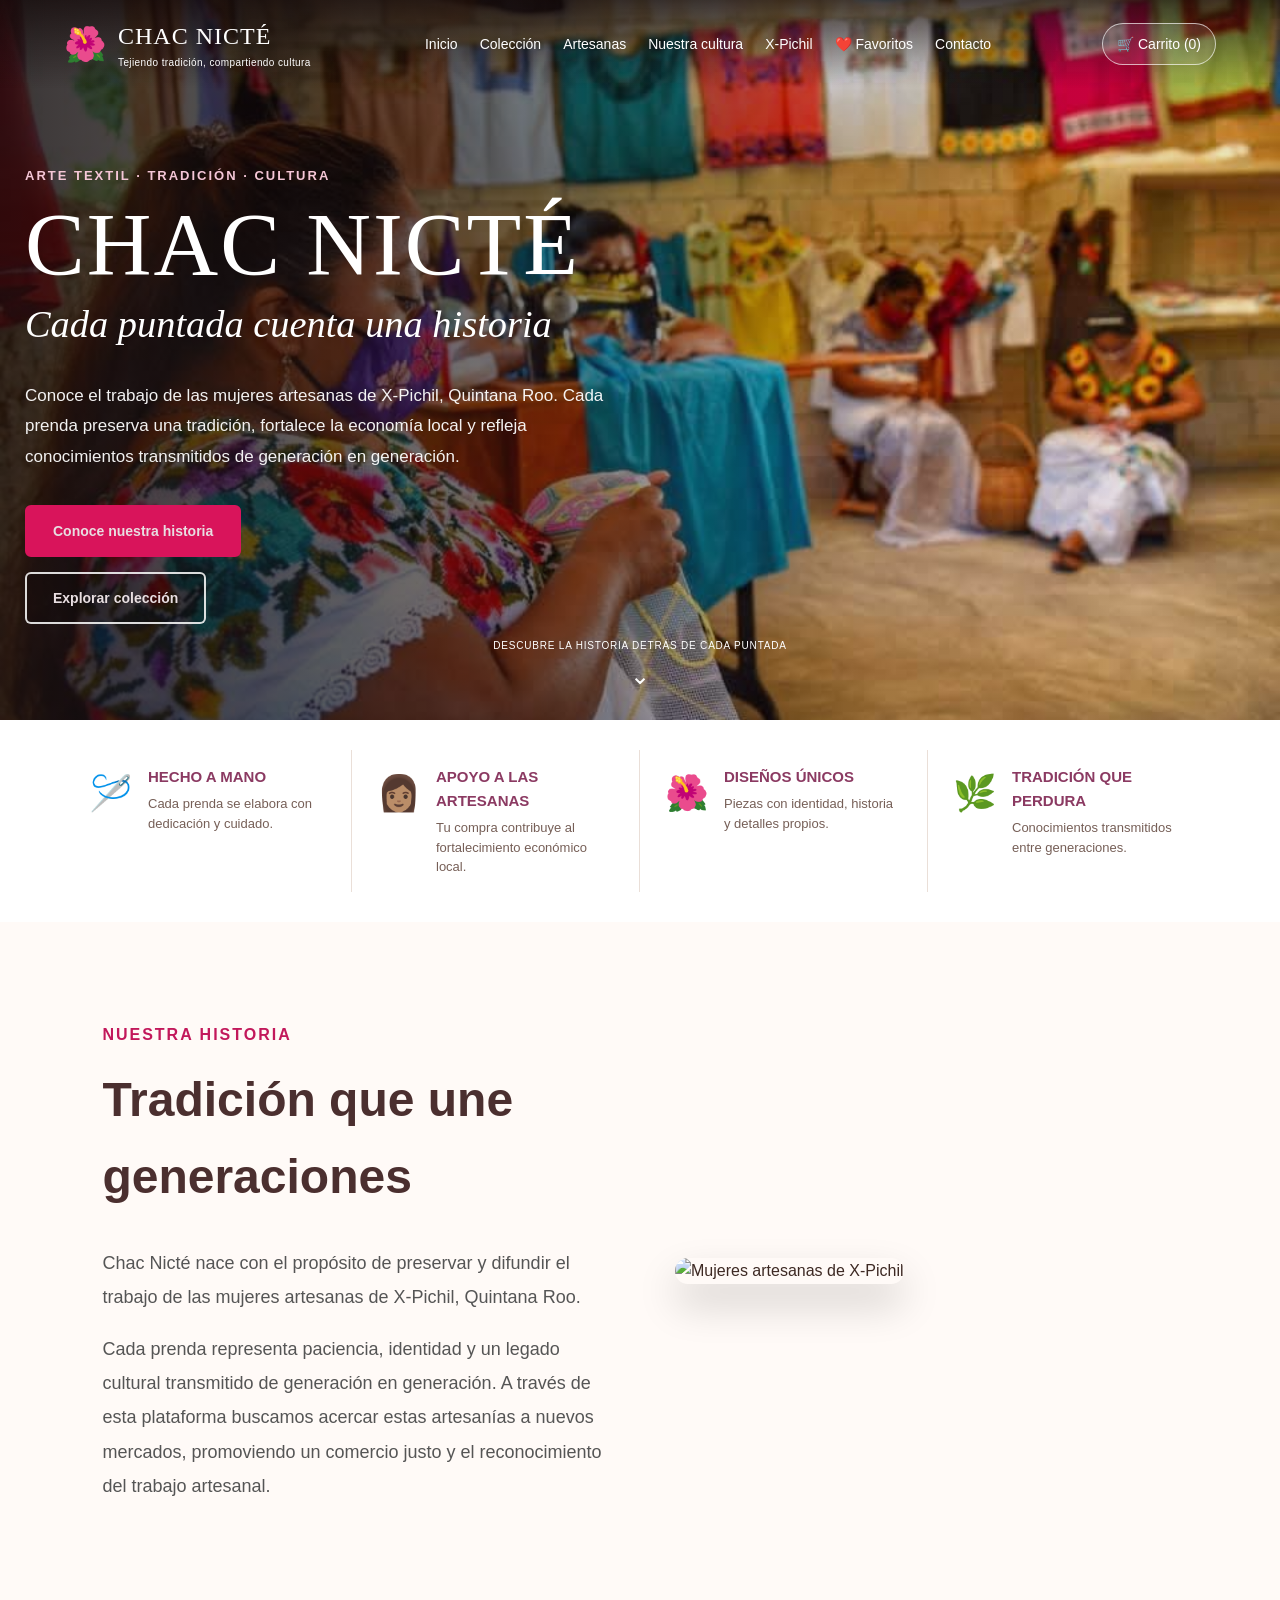
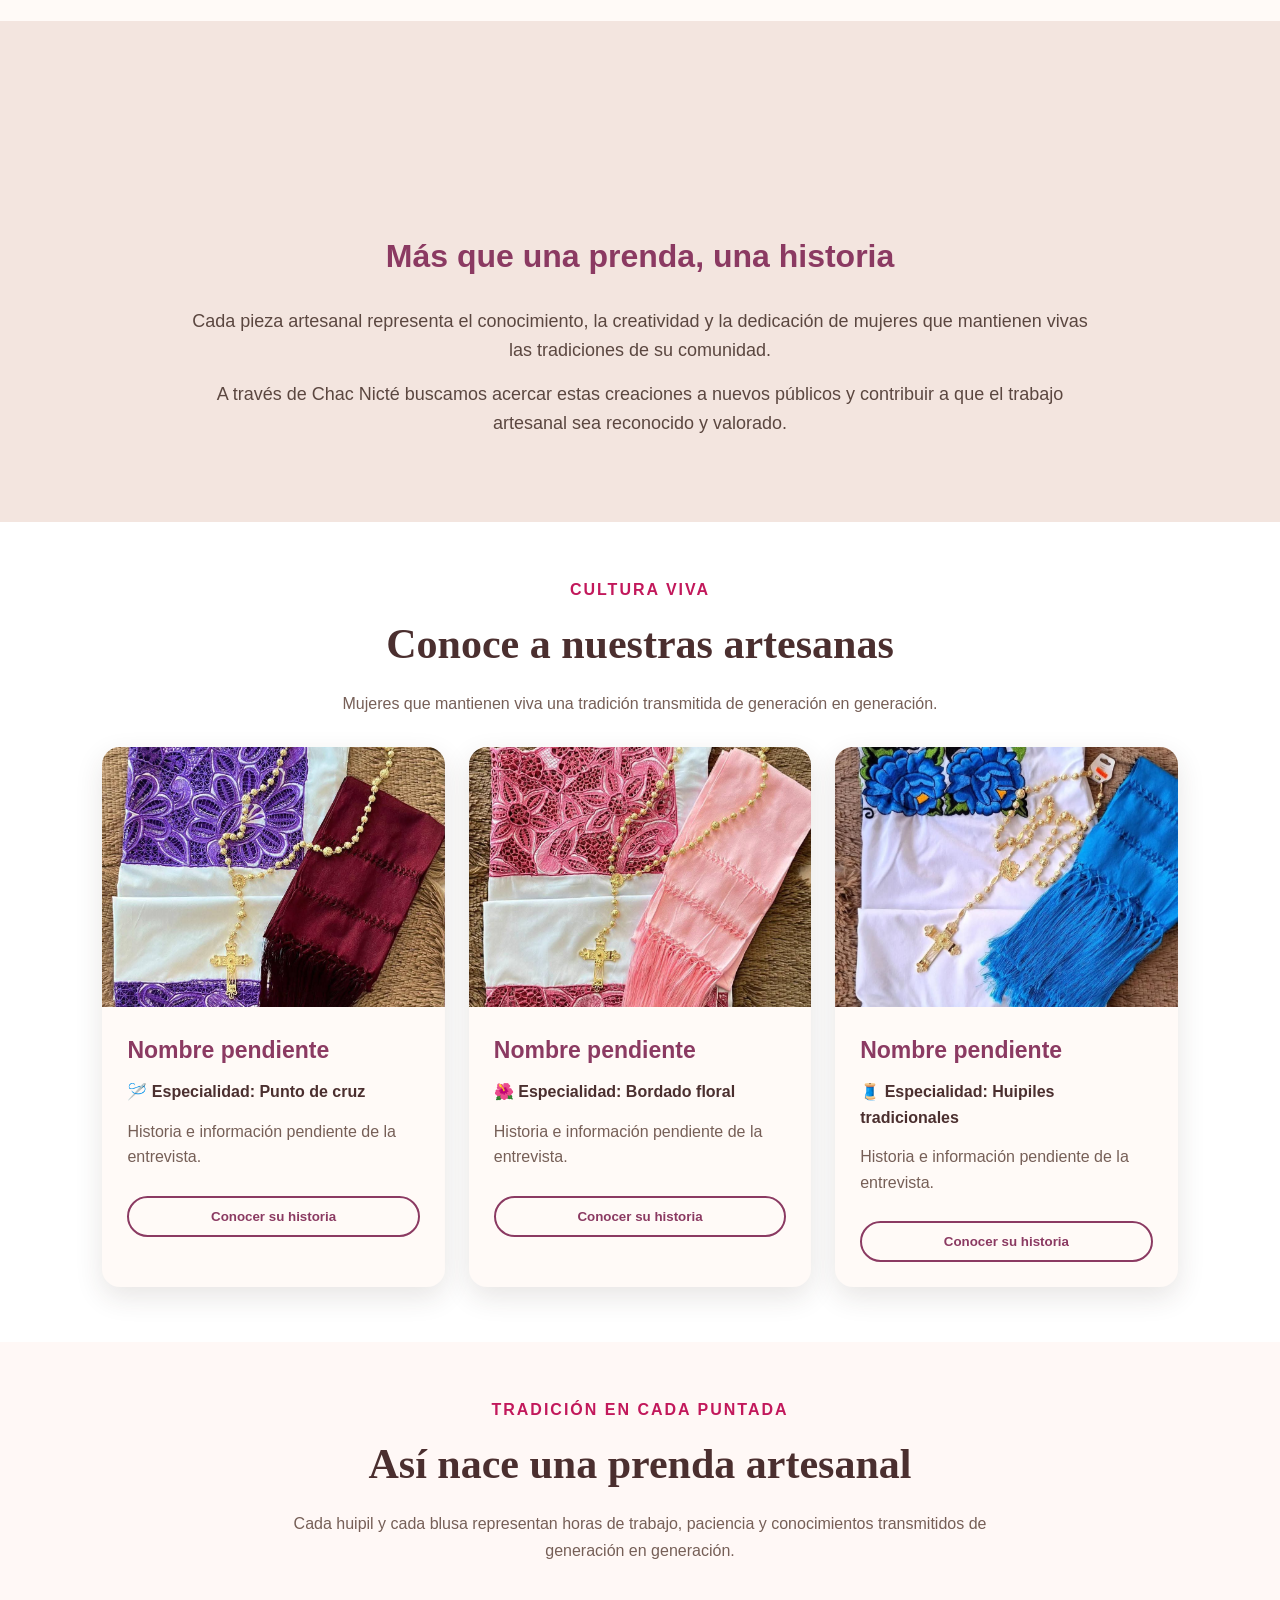
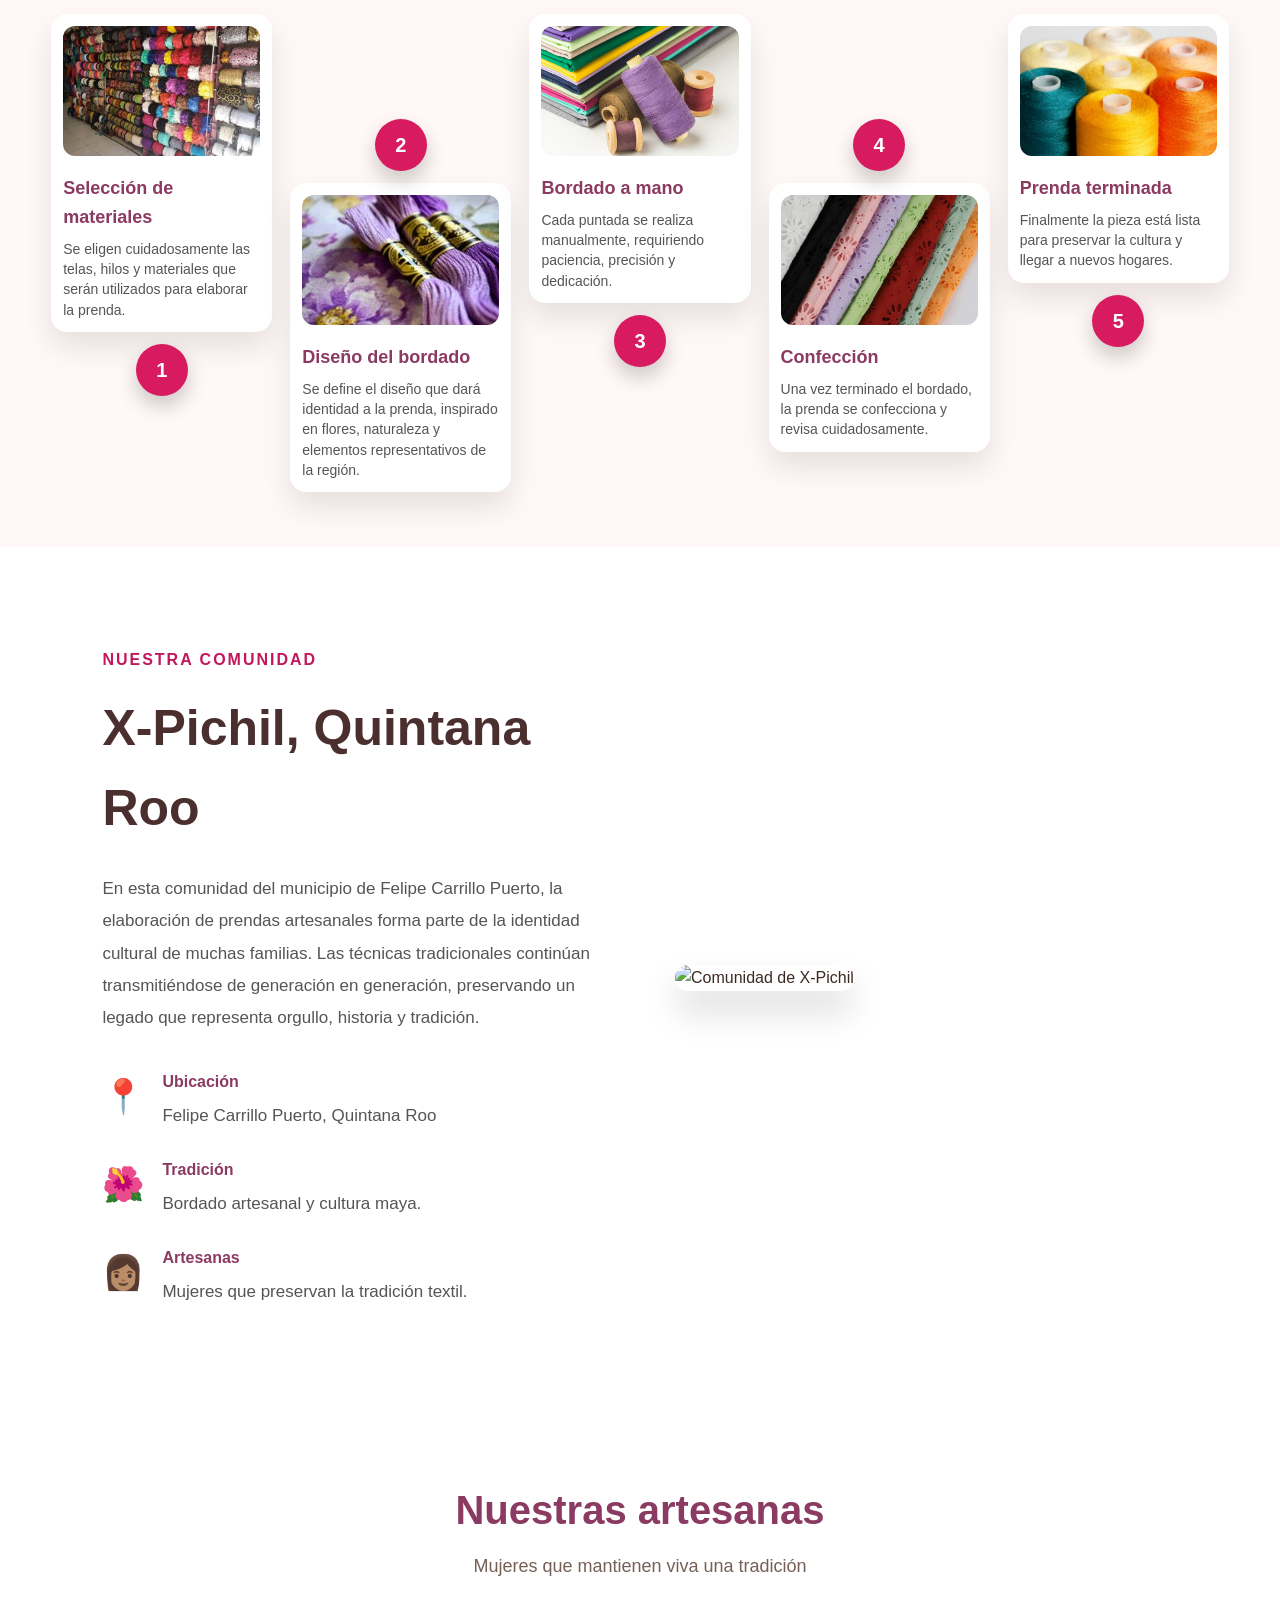
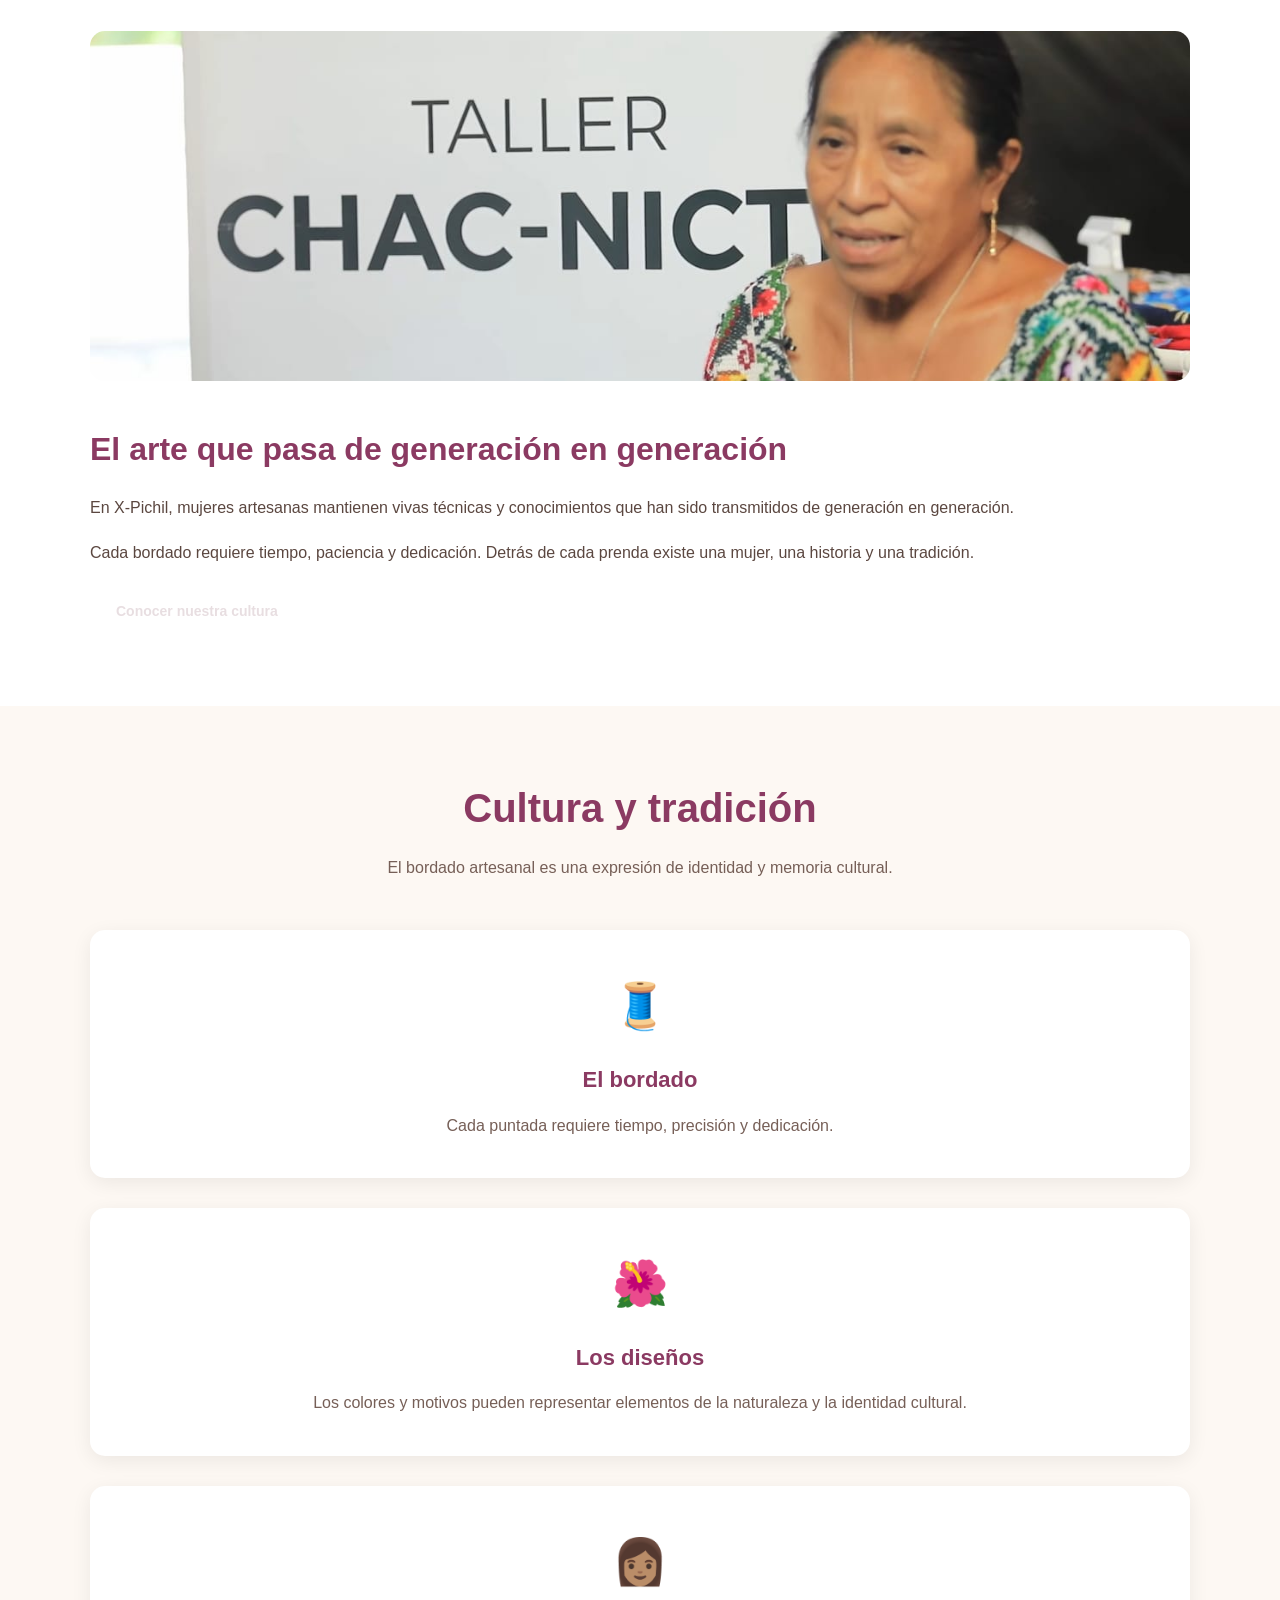
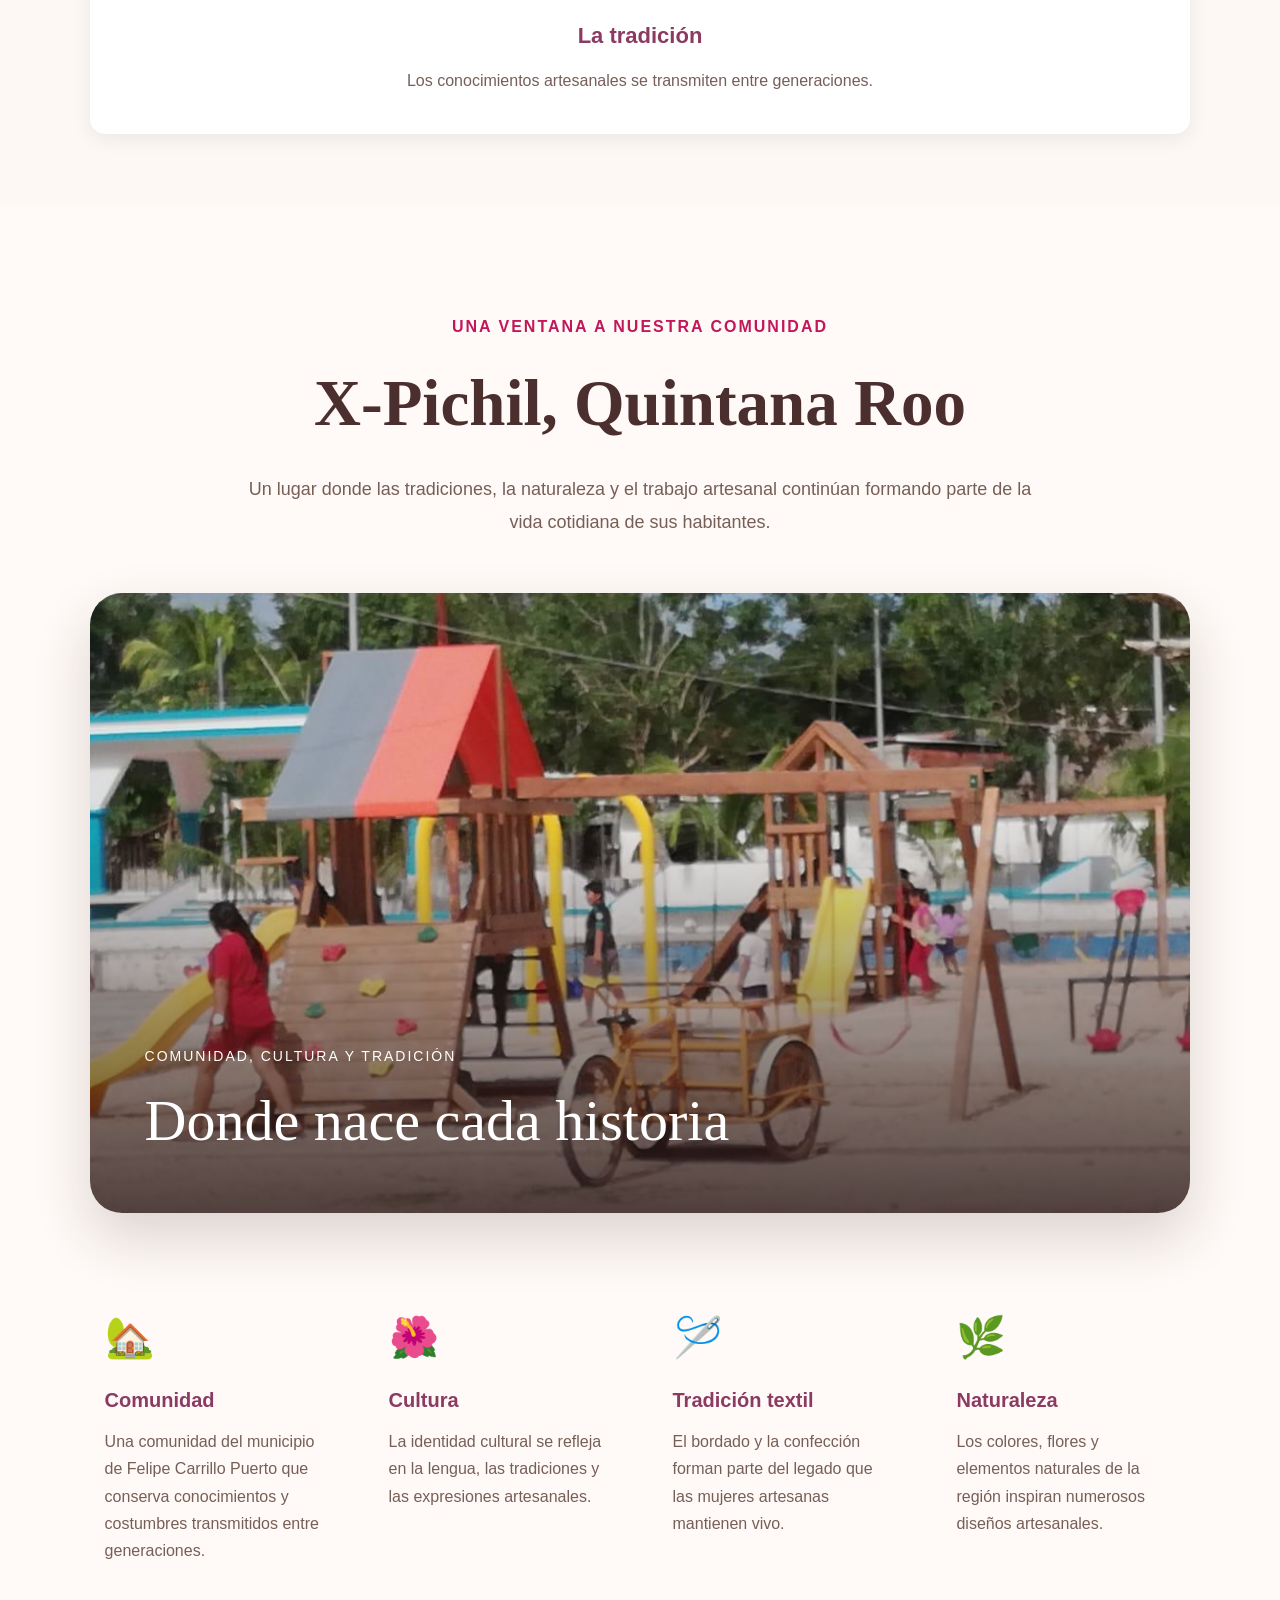
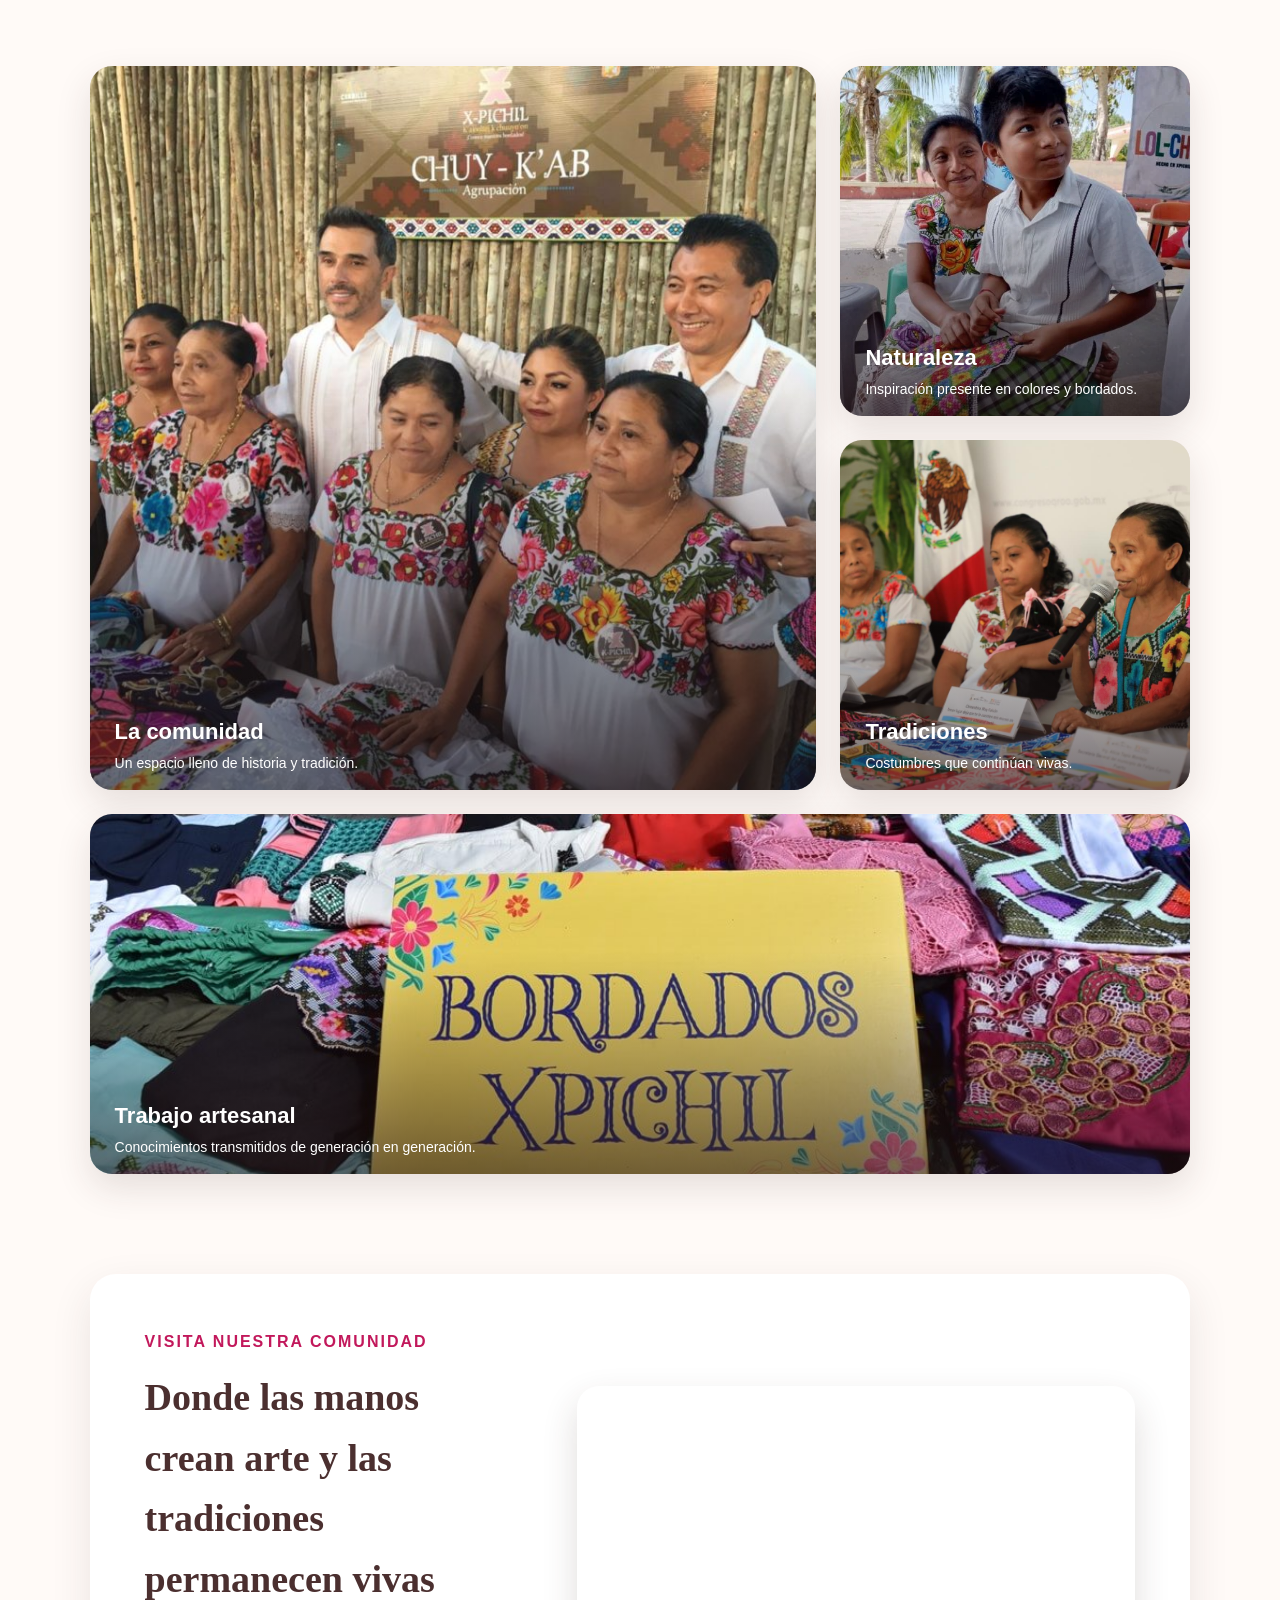
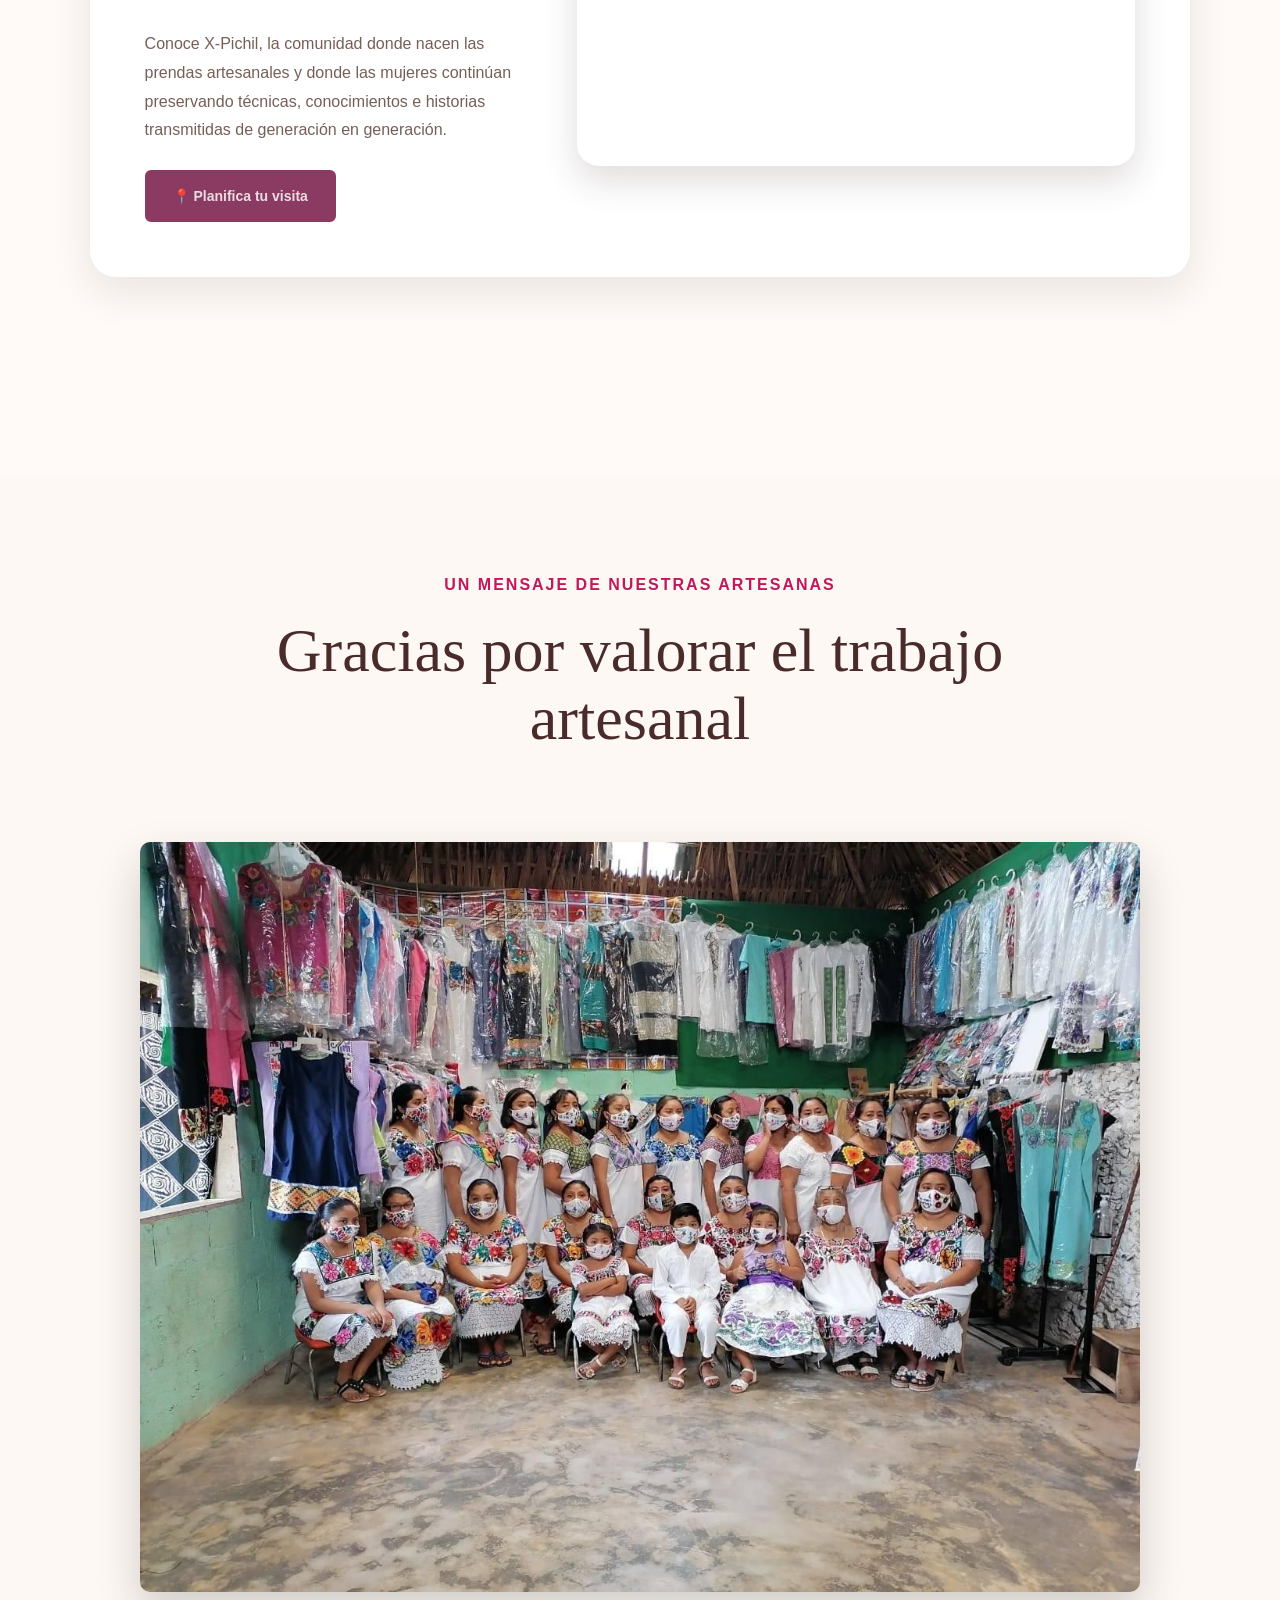
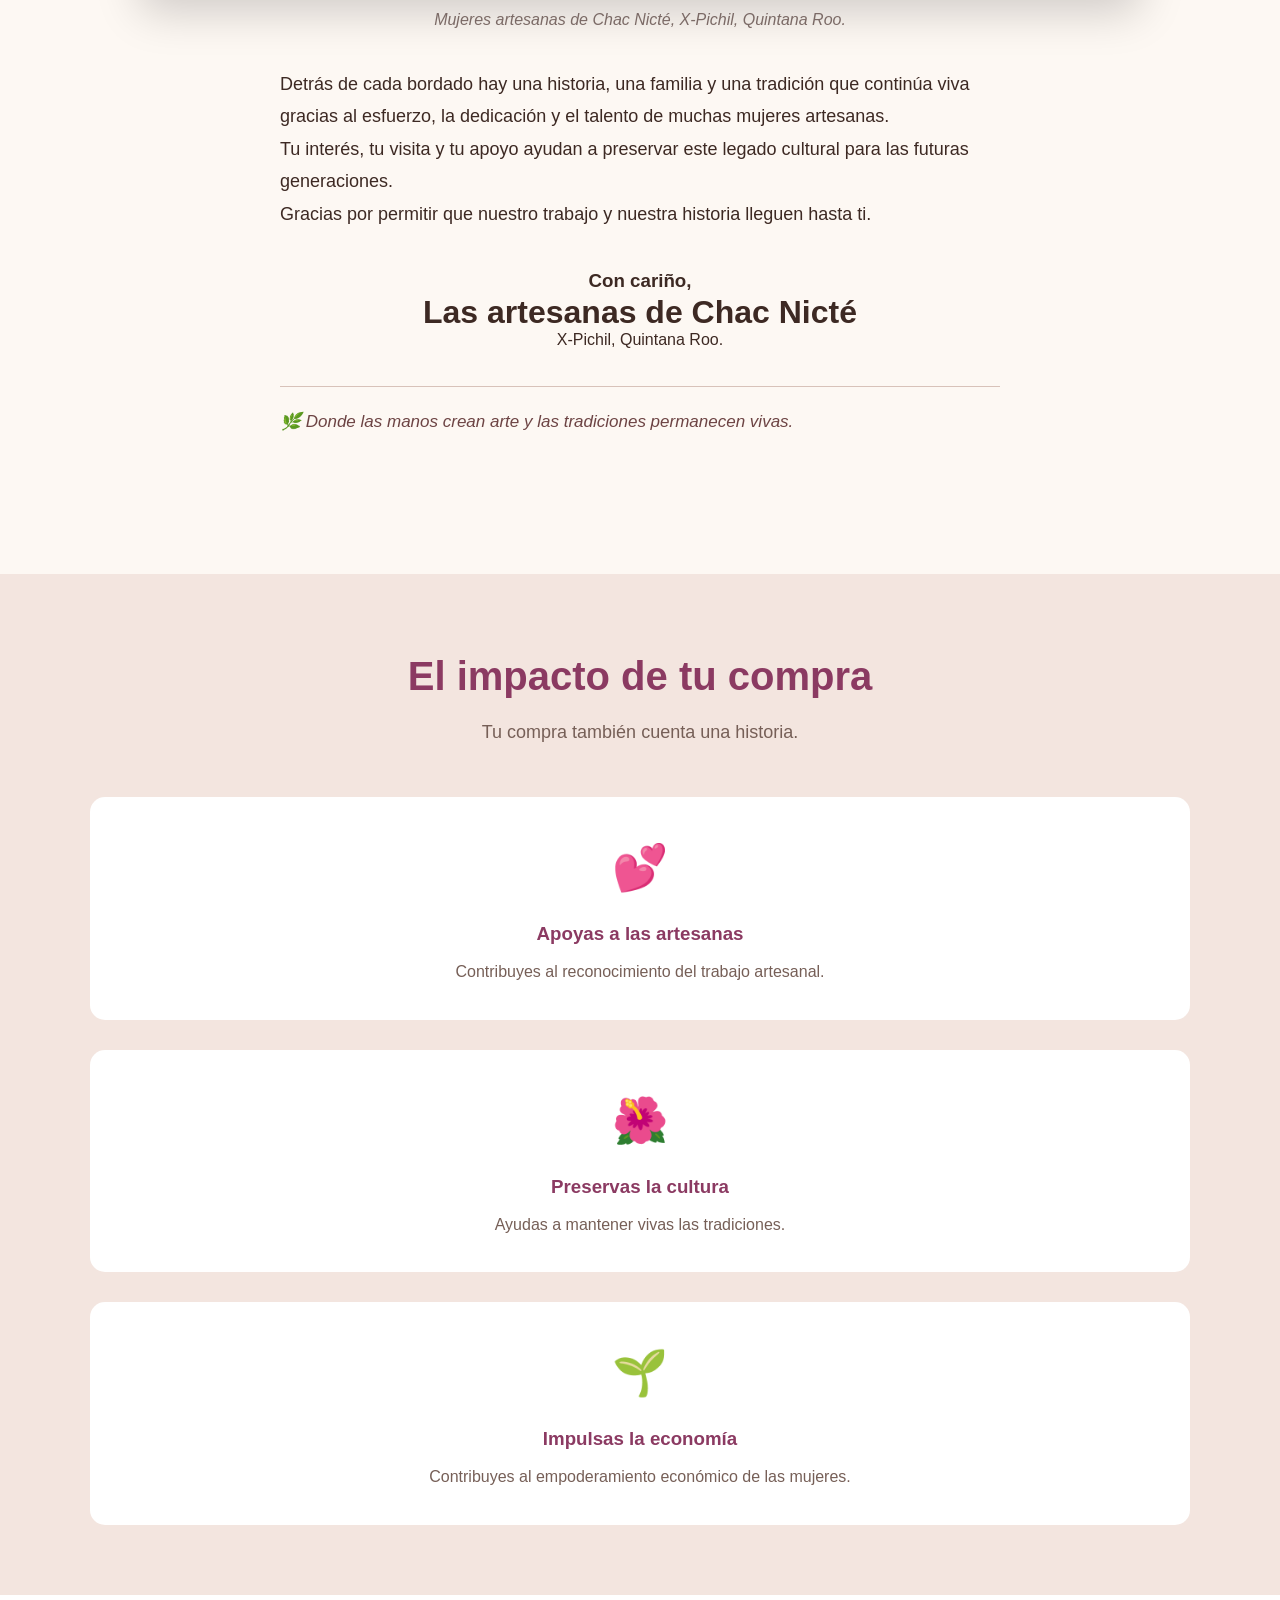
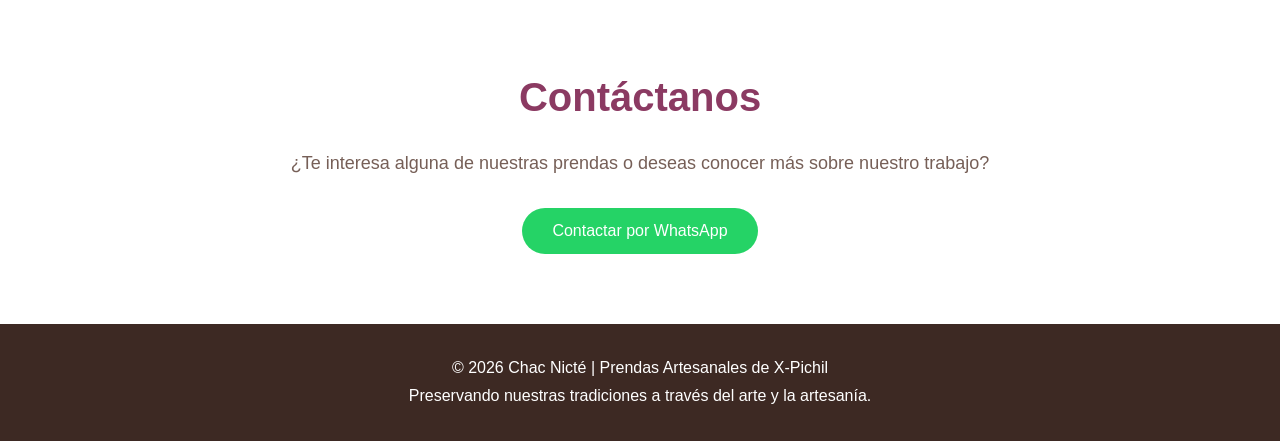
==== index.html @ 7276cc7e "Primer avance del sitio web Chac Nicte" ====
<!DOCTYPE html>

<html lang="es">

<head>

<meta charset="UTF-8">

<meta name="viewport"
      content="width=device-width, initial-scale=1.0">

<meta name="description"
      content="Chac Nicté: plataforma de comercialización y difusión cultural de prendas artesanales elaboradas por mujeres de X-Pichil, Quintana Roo.">

<title>
    Chac Nicté | Prendas Artesanales
</title>

<!-- Archivo de estilos -->
<link rel="stylesheet"
      href="css/estilos.css">


</head>

<body>

<!-- ======================================
     ENCABEZADO
====================================== -->

<!-- ======================================
     ENCABEZADO
====================================== -->

<header class="encabezado-principal">

    <a href="#inicio" class="marca" aria-label="Ir al inicio">
        <span class="marca-simbolo">🌺</span>

        <span class="marca-texto">
            <strong>Chac Nicté</strong>
            <small>Tejiendo tradición, compartiendo cultura</small>
        </span>
    </a>

    <nav class="menu-principal" aria-label="Navegación principal">

    <a href="#inicio">
        Inicio
    </a>

    <a href="paginas/coleccion.html">
        Colección
    </a>

    <a href="#artesanas">
        Artesanas
    </a>

    <a href="#cultura">
        Nuestra cultura
    </a>

    <a href="#x-pichil">
        X-Pichil
    </a>

    <a href="paginas/favoritos.html">
        ❤️ Favoritos
    </a>

    <a href="#contacto">
        Contacto
    </a>

</nav>

    <a href="paginas/carrito.html" class="carrito-header" id="contador-carrito">
    🛒 Carrito (0)
</a>

</header>


<!-- ======================================
     PORTADA PRINCIPAL
====================================== -->

<section id="inicio" class="hero">

    <div class="hero-capa"></div>

    <div class="hero-contenido">

        <p class="hero-etiqueta">
            Arte textil · Tradición · Cultura
        </p>

        <h1>Chac Nicté</h1>

        <h2>Cada puntada cuenta una historia</h2>

        <p class="hero-descripcion">
            Conoce el trabajo de las mujeres artesanas de
            X-Pichil, Quintana Roo. Cada prenda preserva una
            tradición, fortalece la economía local y refleja
            conocimientos transmitidos de generación en generación.
        </p>

        <div class="hero-botones">

            <a href="#artesanas" class="boton boton-principal">
                Conoce nuestra historia
            </a>

            <a href="#tienda" class="boton boton-secundario">
                Explorar colección
            </a>

        </div>

    </div>

    <a href="#presentacion" class="indicador-scroll">
        <span>Descubre la historia detrás de cada puntada</span>
        <span aria-hidden="true">⌄</span>
    </a>

</section>


<!-- ======================================
     VALORES DE LA MARCA
====================================== -->

<section class="valores-marca" aria-label="Valores de Chac Nicté">

    <article class="valor">
        <span aria-hidden="true">🪡</span>

        <div>
            <h3>Hecho a mano</h3>
            <p>Cada prenda se elabora con dedicación y cuidado.</p>
        </div>
    </article>

    <article class="valor">
        <span aria-hidden="true">👩🏽</span>

        <div>
            <h3>Apoyo a las artesanas</h3>
            <p>Tu compra contribuye al fortalecimiento económico local.</p>
        </div>
    </article>

    <article class="valor">
        <span aria-hidden="true">🌺</span>

        <div>
            <h3>Diseños únicos</h3>
            <p>Piezas con identidad, historia y detalles propios.</p>
        </div>
    </article>

    <article class="valor">
        <span aria-hidden="true">🌿</span>

        <div>
            <h3>Tradición que perdura</h3>
            <p>Conocimientos transmitidos entre generaciones.</p>
        </div>
    </article>

</section>

<section id="historia" class="historia">

    <div class="historia-texto">

        <span class="subtitulo">Nuestra Historia</span>

        <h2>Tradición que une generaciones</h2>

        <p>
            Chac Nicté nace con el propósito de preservar y difundir
            el trabajo de las mujeres artesanas de X-Pichil,
            Quintana Roo.
        </p>

        <p>
            Cada prenda representa paciencia, identidad y un legado
            cultural transmitido de generación en generación.
            A través de esta plataforma buscamos acercar estas
            artesanías a nuevos mercados, promoviendo un comercio
            justo y el reconocimiento del trabajo artesanal.
        </p>

    </div>

    <div class="historia-imagen">

        <img src="imagenes/artesanas.jpeg"
             alt="Mujeres artesanas de X-Pichil">

    </div>

</section>

<!-- ======================================
     PRESENTACIÓN CULTURAL
====================================== -->

<section class="presentacion">


<div class="presentacion-contenido">
    <section id="presentacion" class="presentacion"></section>


    <h2>

        Más que una prenda,
        una historia

    </h2>


    <p>

        Cada pieza artesanal representa
        el conocimiento, la creatividad
        y la dedicación de mujeres que
        mantienen vivas las tradiciones
        de su comunidad.

    </p>


    <p>

        A través de Chac Nicté buscamos
        acercar estas creaciones a nuevos
        públicos y contribuir a que el
        trabajo artesanal sea reconocido
        y valorado.

    </p>


</div>


</section>

<!-- ======================================
     NUESTRAS ARTESANAS
====================================== -->

<section id="artesanas" class="seccion-artesanas">

    <div class="encabezado-seccion">
        <span class="subtitulo">Cultura viva</span>

        <h2>Conoce a nuestras artesanas</h2>

        <p>
            Mujeres que mantienen viva una tradición transmitida
            de generación en generación.
        </p>
    </div>

    <div class="lista-artesanas">

        <article class="tarjeta-artesana">
            <img
                src="imagenes/artesana1.jpg"
                alt="Artesana de X-Pichil"
                loading="lazy"
            >

            <div class="datos-artesana">
                <h3>Nombre pendiente</h3>

                <p class="especialidad">
                    🪡 Especialidad: Punto de cruz
                </p>

                <p>
                    Historia e información pendiente de la entrevista.
                </p>

                <button type="button" class="boton-historia">
                    Conocer su historia
                </button>
            </div>
        </article>

        <article class="tarjeta-artesana">
            <img
                src="imagenes/artesana2.jpg"
                alt="Artesana elaborando prendas tradicionales"
                loading="lazy"
            >

            <div class="datos-artesana">
                <h3>Nombre pendiente</h3>

                <p class="especialidad">
                    🌺 Especialidad: Bordado floral
                </p>

                <p>
                    Historia e información pendiente de la entrevista.
                </p>

                <button type="button" class="boton-historia">
                    Conocer su historia
                </button>
            </div>
        </article>

        <article class="tarjeta-artesana">
            <img
                src="imagenes/artesana3.jpg"
                alt="Artesana mostrando una prenda elaborada a mano"
                loading="lazy"
            >

            <div class="datos-artesana">
                <h3>Nombre pendiente</h3>

                <p class="especialidad">
                    🧵 Especialidad: Huipiles tradicionales
                </p>

                <p>
                    Historia e información pendiente de la entrevista.
                </p>

                <button type="button" class="boton-historia">
                    Conocer su historia
                </button>
            </div>
        </article>

    </div>

</section>

<!-- ======================================
     PROCESO DE ELABORACIÓN
====================================== -->

<section id="proceso" class="proceso">

    <div class="encabezado-seccion">

        <span class="subtitulo">
            Tradición en cada puntada
        </span>

        <h2>
            Así nace una prenda artesanal
        </h2>

        <p>
            Cada huipil y cada blusa representan horas de trabajo,
            paciencia y conocimientos transmitidos de generación en
            generación.
        </p>

    </div>

    <div class="linea-tiempo">

        <div class="paso">

            <div class="numero">1</div>

            <div class="contenido-paso">

                <img src="imagenes/paso1.jpg"
                     alt="Selección de materiales">

                <h3>Selección de materiales</h3>

                <p>
                    Se eligen cuidadosamente las telas, hilos y
                    materiales que serán utilizados para elaborar
                    la prenda.
                </p>

            </div>

        </div>

        <div class="paso">

            <div class="numero">2</div>

            <div class="contenido-paso">

                <img src="imagenes/paso2.jpg"
                     alt="Diseño del bordado">

                <h3>Diseño del bordado</h3>

                <p>
                    Se define el diseño que dará identidad a la
                    prenda, inspirado en flores, naturaleza y
                    elementos representativos de la región.
                </p>

            </div>

        </div>

        <div class="paso">

            <div class="numero">3</div>

            <div class="contenido-paso">

                <img src="imagenes/paso3.jpg"
                     alt="Bordado artesanal">

                <h3>Bordado a mano</h3>

                <p>
                    Cada puntada se realiza manualmente,
                    requiriendo paciencia, precisión y dedicación.
                </p>

            </div>

        </div>

        <div class="paso">

            <div class="numero">4</div>

            <div class="contenido-paso">

                <img src="imagenes/paso4.jpg"
                     alt="Confección">

                <h3>Confección</h3>

                <p>
                    Una vez terminado el bordado,
                    la prenda se confecciona y revisa
                    cuidadosamente.
                </p>

            </div>

        </div>

        <div class="paso">

            <div class="numero">5</div>

            <div class="contenido-paso">

                <img src="imagenes/paso5.jpg"
                     alt="Producto terminado">

                <h3>Prenda terminada</h3>

                <p>
                    Finalmente la pieza está lista para
                    preservar la cultura y llegar a nuevos
                    hogares.
                </p>

            </div>

        </div>

    </div>

</section>

<!-- ======================================
     CONOCE X-PICHIL
====================================== -->

<section id="x-pichil" class="xpichil">

    <div class="xpichil-contenido">

        <div class="xpichil-texto">

            <span class="subtitulo">
                Nuestra comunidad
            </span>

            <h2>
                X-Pichil, Quintana Roo
            </h2>

            <p>
                En esta comunidad del municipio de Felipe Carrillo
                Puerto, la elaboración de prendas artesanales forma
                parte de la identidad cultural de muchas familias.
                Las técnicas tradicionales continúan transmitiéndose
                de generación en generación, preservando un legado
                que representa orgullo, historia y tradición.
            </p>

            <div class="xpichil-datos">

                <div class="dato">

                    <span>📍</span>

                    <div>

                        <strong>Ubicación</strong>

                        <p>Felipe Carrillo Puerto, Quintana Roo</p>

                    </div>

                </div>

                <div class="dato">

                    <span>🌺</span>

                    <div>

                        <strong>Tradición</strong>

                        <p>Bordado artesanal y cultura maya.</p>

                    </div>

                </div>

                <div class="dato">

                    <span>👩🏽</span>

                    <div>

                        <strong>Artesanas</strong>

                        <p>Mujeres que preservan la tradición textil.</p>

                    </div>

                </div>

            </div>

        </div>

        <div class="xpichil-imagen">

            <img
                src="imagenes/xpichil.jpeg"
                alt="Comunidad de X-Pichil">

        </div>

    </div>

</section>



</div>
    <!-- JavaScript insertará aquí las prendas -->
</div>

<!-- ======================================
     TIENDA / CATÁLOGO
====================================== -->


    </div>


</div>


</section>

<!-- ======================================
     NUESTRAS ARTESANAS
====================================== -->

<section id="artesanas"
         class="artesanas">


<div class="seccion-titulo">


    <h2>

        Nuestras artesanas

    </h2>


    <p>

        Mujeres que mantienen viva
        una tradición

    </p>


</div>



<div class="artesanas-contenido">


    <div class="artesanas-imagen">


        <img src="imagenes/artesanas.jpg"
             alt="Mujeres artesanas de X-Pichil">


    </div>



    <div class="artesanas-texto">


        <h3>

            El arte que pasa
            de generación en generación

        </h3>


        <p>

            En X-Pichil, mujeres artesanas
            mantienen vivas técnicas y
            conocimientos que han sido
            transmitidos de generación
            en generación.

        </p>


        <p>

            Cada bordado requiere tiempo,
            paciencia y dedicación. Detrás
            de cada prenda existe una mujer,
            una historia y una tradición.

        </p>


        <a href="#cultura"
           class="boton">

            Conocer nuestra cultura

        </a>


    </div>


</div>


</section>

<!-- ======================================
     CULTURA Y TRADICIÓN
====================================== -->

<section id="cultura"
         class="cultura">


<h2>

    Cultura y tradición

</h2>


<p class="descripcion">

    El bordado artesanal es una expresión
    de identidad y memoria cultural.

</p>



<div class="cultura-tarjetas">



    <div class="cultura-tarjeta">


        <div class="icono">

            🧵

        </div>


        <h3>

            El bordado

        </h3>


        <p>

            Cada puntada requiere tiempo,
            precisión y dedicación.

        </p>


    </div>



    <div class="cultura-tarjeta">


        <div class="icono">

            🌺

        </div>


        <h3>

            Los diseños

        </h3>


        <p>

            Los colores y motivos pueden
            representar elementos de la
            naturaleza y la identidad cultural.

        </p>


    </div>



    <div class="cultura-tarjeta">


        <div class="icono">

            👩🏽

        </div>


        <h3>

            La tradición

        </h3>


        <p>

            Los conocimientos artesanales
            se transmiten entre generaciones.

        </p>


    </div>


</div>


</section>

<!-- ======================================
     CONOCE X-PICHIL
====================================== -->

<!-- ======================================
     DESCUBRE X-PICHIL
====================================== -->

<section id="x-pichil" class="descubre-xpichil">

    <div class="xpichil-encabezado">

        <span class="subtitulo">
            Una ventana a nuestra comunidad
        </span>

        <h2>X-Pichil, Quintana Roo</h2>

        <p>
            Un lugar donde las tradiciones, la naturaleza y el
            trabajo artesanal continúan formando parte de la vida
            cotidiana de sus habitantes.
        </p>

    </div>


    <!-- IMAGEN PANORÁMICA -->

    <figure class="xpichil-panorama">

        <img
            src="imagenes/xpichil-portada.jpg"
            alt="Vista panorámica de la comunidad de X-Pichil"
        >

        <figcaption>
            <span>Comunidad, cultura y tradición</span>

            <strong>
                Donde nace cada historia
            </strong>
        </figcaption>

    </figure>


    <!-- INFORMACIÓN CULTURAL -->

    <div class="xpichil-caracteristicas">

        <article>
            <span aria-hidden="true">🏡</span>

            <h3>Comunidad</h3>

            <p>
                Una comunidad del municipio de Felipe Carrillo
                Puerto que conserva conocimientos y costumbres
                transmitidos entre generaciones.
            </p>
        </article>

        <article>
            <span aria-hidden="true">🌺</span>

            <h3>Cultura</h3>

            <p>
                La identidad cultural se refleja en la lengua,
                las tradiciones y las expresiones artesanales.
            </p>
        </article>

        <article>
            <span aria-hidden="true">🪡</span>

            <h3>Tradición textil</h3>

            <p>
                El bordado y la confección forman parte del legado
                que las mujeres artesanas mantienen vivo.
            </p>
        </article>

        <article>
            <span aria-hidden="true">🌿</span>

            <h3>Naturaleza</h3>

            <p>
                Los colores, flores y elementos naturales de la
                región inspiran numerosos diseños artesanales.
            </p>
        </article>

    </div>


    <!-- GALERÍA ASIMÉTRICA -->

    <div class="xpichil-galeria">

        <figure class="galeria-item galeria-grande">

            <img
                src="imagenes/xpichil-galeria1.jpg"
                alt="Lugar representativo de X-Pichil"
                loading="lazy"
            >

            <figcaption>
                <strong>La comunidad</strong>
                <span>Un espacio lleno de historia y tradición.</span>
            </figcaption>

        </figure>


        <figure class="galeria-item galeria-superior">

            <img
                src="imagenes/xpichil-galeria2.jpg"
                alt="Entorno natural de X-Pichil"
                loading="lazy"
            >

            <figcaption>
                <strong>Naturaleza</strong>
                <span>Inspiración presente en colores y bordados.</span>
            </figcaption>

        </figure>


        <figure class="galeria-item galeria-inferior">

            <img
                src="imagenes/xpichil-galeria3.jpg"
                alt="Tradiciones de la comunidad"
                loading="lazy"
            >

            <figcaption>
                <strong>Tradiciones</strong>
                <span>Costumbres que continúan vivas.</span>
            </figcaption>

        </figure>


        <figure class="galeria-item galeria-horizontal">

            <img
                src="imagenes/xpichil-galeria4.jpg"
                alt="Trabajo artesanal realizado en X-Pichil"
                loading="lazy"
            >

            <figcaption>
                <strong>Trabajo artesanal</strong>
                <span>
                    Conocimientos transmitidos de generación
                    en generación.
                </span>
            </figcaption>

        </figure>

    </div>


    <!-- ESPACIO PARA MAPA -->

    <div class="xpichil-mapa">

        <div class="mapa-informacion">

            <span class="subtitulo">
                Visita nuestra comunidad
            </span>

            <h2>Donde las manos crean arte y las tradiciones permanecen vivas</h2>

            <p>
                Conoce X-Pichil, la comunidad donde nacen las prendas
        artesanales y donde las mujeres continúan preservando
        técnicas, conocimientos e historias transmitidas de
        generación en generación.
            </p>

            <a
    href="https://www.google.com/maps/search/?api=1&query=X-Pichil%2C%20Quintana%20Roo%2C%20Mexico"
    class="boton boton-mapa"
    target="_blank"
    rel="noopener noreferrer"
    aria-label="Abrir indicaciones para llegar a X-Pichil en Google Maps"
>
    📍 Planifica tu visita
</a>

        </div>

        <div class="mapa-interactivo">

    <iframe
        src="https://www.google.com/maps?q=X-Pichil%2C%20Quintana%20Roo%2C%20Mexico&output=embed"
        title="Mapa de X-Pichil, Quintana Roo"
        loading="lazy"
        referrerpolicy="no-referrer-when-downgrade"
        allowfullscreen>
    </iframe>

</div>



    <!-- FRASE FINAL -->


       </div>
    <!-- cierre de xpichil-mapa -->

</section>
<!-- cierre de descubre-xpichil -->


<!-- ======================================
     MENSAJE DE LAS ARTESANAS
====================================== -->

<section class="mensaje-artesanas">

    <div class="foto-artesanas"></div>


       <div class="mensaje-contenido">

    <span class="subtitulo">
        Un mensaje de nuestras artesanas
    </span>

    <h2>Gracias por valorar el trabajo artesanal</h2>

</div>

    <div class="foto-artesanas">

    <img src="imagenes/artesanas-grupo.jpg"
         alt="Mujeres artesanas de Chac Nicté">

</div>

<p class="leyenda-foto">

    Mujeres artesanas de Chac Nicté,
    X-Pichil, Quintana Roo.

</p>

      <div class="mensaje">

    <p>
        Detrás de cada bordado hay una historia, una familia
        y una tradición que continúa viva gracias al esfuerzo,
        la dedicación y el talento de muchas mujeres artesanas.
    </p>

    <p>
        Tu interés, tu visita y tu apoyo ayudan a preservar
        este legado cultural para las futuras generaciones.
    </p>

    <p>
        Gracias por permitir que nuestro trabajo y nuestra
        historia lleguen hasta ti.
    </p>

</div>

       <div class="firma">

    <h3>Con cariño,</h3>

    <p>
        <strong>Las artesanas de Chac Nicté</strong>
        X-Pichil, Quintana Roo.
    </p>

</div>

        <div class="frase-final">

    🌿 Donde las manos crean arte y las tradiciones permanecen vivas.

</div>


</section>


<!-- ======================================
     CATÁLOGO
====================================== -->

<section id="tienda" class="catalogo">

<!-- ======================================
     IMPACTO DE TU COMPRA
====================================== -->
</section>
<section class="impacto">


<h2>

    El impacto de tu compra

</h2>


<p>

    Tu compra también cuenta una historia.

</p>



<div class="impacto-contenedor">



    <div class="impacto-item">


        <span>

            💕 

        </span>


        <h3>

            Apoyas a las artesanas

        </h3>


        <p>

            Contribuyes al reconocimiento
            del trabajo artesanal.

        </p>


    </div>



    <div class="impacto-item">


        <span>

            🌺

        </span>


        <h3>

            Preservas la cultura

        </h3>


        <p>

            Ayudas a mantener vivas
            las tradiciones.

        </p>


    </div>



    <div class="impacto-item">


        <span>

            🌱

        </span>


        <h3>

            Impulsas la economía

        </h3>


        <p>

            Contribuyes al empoderamiento
            económico de las mujeres.

        </p>


    </div>


</div>


</section>

<!-- ======================================
     CONTACTO
====================================== -->

<section id="contacto"
         class="contacto">


<h2>

    Contáctanos

</h2>


<p>

    ¿Te interesa alguna de nuestras
    prendas o deseas conocer más
    sobre nuestro trabajo?

</p>


<button>

    Contactar por WhatsApp

</button>


</section>

<!-- ======================================
     PIE DE PÁGINA
====================================== -->

<footer>


<p>

    © 2026 Chac Nicté |
    Prendas Artesanales de X-Pichil

</p>


<p>

    Preservando nuestras tradiciones
    a través del arte y la artesanía.

</p>


</footer>

<script src="js/productos.js"></script>
<script src="js/script.js"></script>

</body>

</html>
---- css/estilos.css ----
/* ==========================================
CONFIGURACIÓN GENERAL
========================================== */

* {
    margin: 0;
    padding: 0;
    box-sizing: border-box;
    }
  
  html {
  scroll-behavior: smooth;
  }
  
  body {
  font-family: Arial, sans-serif;
  background-color: #fdf8f3;
  color: #3d2923;
  line-height: 1.6;
  }
  
/* ==========================================
   ENCABEZADO PRINCIPAL
========================================== */

.encabezado-principal {
    width: 100%;
    min-height: 88px;

    position: fixed;
    top: 0;
    left: 0;
    right: 0;
    z-index: 1000;

    display: flex;
    align-items: center;
    justify-content: space-between;
    gap: 25px;

    padding: 18px 5%;

    background: linear-gradient(
        to bottom,
        rgba(20, 10, 10, 0.75),
        rgba(20, 10, 10, 0)
    );

    color: #ffffff;
}

.marca {
    display: flex;
    align-items: center;
    gap: 12px;

    color: #ffffff;
    text-decoration: none;
}

.marca-simbolo {
    font-size: 34px;
}

.marca-texto {
    display: flex;
    flex-direction: column;
}

.marca-texto strong {
    font-family: Georgia, "Times New Roman", serif;
    font-size: 27px;
    font-weight: normal;
    letter-spacing: 1px;
    text-transform: uppercase;
}

.marca-texto small {
    font-size: 10px;
    letter-spacing: 0.4px;
}

.menu-principal {
    display: flex;
    align-items: center;
    justify-content: center;
    gap: 25px;
}

.menu-principal a {
    position: relative;

    color: #ffffff;
    text-decoration: none;

    font-size: 14px;
    font-weight: 500;

    padding: 8px 0;
}

.menu-principal a::after {
    content: "";

    width: 0;
    height: 2px;

    position: absolute;
    left: 0;
    bottom: 0;

    background-color: #e91e63;

    transition: width 0.3s ease;
}

.menu-principal a:hover::after,
.menu-principal a:focus-visible::after {
    width: 100%;
}

.carrito {
    flex-shrink: 0;

    border: 1px solid rgba(255, 255, 255, 0.8);
    border-radius: 25px;

    background-color: rgba(255, 255, 255, 0.12);
    color: #ffffff;

    padding: 10px 18px;

    cursor: pointer;
    backdrop-filter: blur(5px);

    transition:
        background-color 0.3s ease,
        transform 0.3s ease;
}

.carrito:hover {
    background-color: #e91e63;
    transform: translateY(-2px);
}


/* ==========================================
   PORTADA PRINCIPAL
========================================== */

.hero {
    min-height: 100vh;

    position: relative;

    display: flex;
    align-items: center;

    padding: 145px 7% 100px;

    background-image: url("../imagenes/portada.jpg");
    background-size: cover;
    background-position: center;
    background-repeat: no-repeat;

    overflow: hidden;
}

.hero-capa {
    position: absolute;
    inset: 0;

    background:
        linear-gradient(
            90deg,
            rgba(15, 9, 9, 0.82) 0%,
            rgba(15, 9, 9, 0.58) 38%,
            rgba(15, 9, 9, 0.18) 68%,
            rgba(15, 9, 9, 0.08) 100%
        );
}

.hero-contenido {
    width: min(650px, 100%);

    position: relative;
    z-index: 2;

    color: #ffffff;
}

.hero-etiqueta {
    margin-bottom: 15px;

    color: #f5c7d7;

    font-size: 13px;
    font-weight: bold;

    letter-spacing: 2px;
    text-transform: uppercase;
}

.hero-contenido h1 {
    margin-bottom: 8px;

    font-family: Georgia, "Times New Roman", serif;
    font-size: clamp(55px, 7vw, 105px);
    font-weight: normal;

    line-height: 0.95;
    letter-spacing: 2px;
    text-transform: uppercase;
}

.hero-contenido h2 {
    margin-bottom: 25px;

    font-family: Georgia, "Times New Roman", serif;
    font-size: clamp(25px, 3vw, 42px);
    font-style: italic;
    font-weight: normal;
}

.hero-descripcion {
    max-width: 600px;

    margin-bottom: 32px;

    font-size: 17px;
    line-height: 1.8;

    color: rgba(255, 255, 255, 0.94);
}

.hero-botones {
    display: flex;
    flex-wrap: wrap;
    gap: 15px;
}

.boton {
    display: inline-flex;
    align-items: center;
    justify-content: center;

    min-height: 50px;

    padding: 13px 26px;
    border-radius: 6px;

    color: #e8dee1;
    text-decoration: none;
    font-weight: bold;
    font-size: 14px;

    transition:
        transform 0.3s ease,
        background-color 0.3s ease;
}

.boton:hover {
    transform: translateY(-3px);
}

.boton-principal {
    background-color: #d9145b;
    border: 2px solid #d9145b;
}

.boton-principal:hover {
    background-color: #ad0f48;
    border-color: #ad0f48;
}

.boton-secundario {
    background-color: rgba(0, 0, 0, 0.18);
    border: 2px solid rgba(255, 255, 255, 0.85);
}

.boton-secundario:hover {
    background-color: #ffffff;
    color: #6d2b4c;
}

.indicador-scroll {
    position: absolute;
    left: 50%;
    bottom: 25px;
    z-index: 2;

    display: flex;
    flex-direction: column;
    align-items: center;
    gap: 3px;

    color: #ffffff;
    text-decoration: none;

    font-size: 10px;
    text-align: center;
    text-transform: uppercase;
    letter-spacing: 0.8px;

    transform: translateX(-50%);
}

.indicador-scroll span:last-child {
    font-size: 24px;
}


/* ==========================================
   VALORES DE LA MARCA
========================================== */

.valores-marca {
    display: grid;
    grid-template-columns: repeat(4, 1fr);

    padding: 30px 5%;

    background-color: #ffffff;

    box-shadow: 0 5px 20px rgba(0, 0, 0, 0.07);
}

.valor {
    display: flex;
    align-items: flex-start;
    gap: 15px;

    padding: 15px 25px;

    border-right: 1px solid #eadfd8;
}

.valor:last-child {
    border-right: none;
}

.valor > span {
    font-size: 35px;
}

.valor h3 {
    margin-bottom: 5px;

    color: #8b3a62;

    font-size: 15px;
    text-transform: uppercase;
}

.valor p {
    color: #765f57;
    font-size: 13px;
    line-height: 1.5;
}
  
  /* ==========================================
  PRESENTACIÓN CULTURAL
  ========================================== */
  
  .presentacion {
  padding: 100px 15%;
  
  
  background-color: #f3e5df;
  
  text-align: center;
  
  
  }
  
  .presentacion-contenido {
  max-width: 900px;
  

  margin: auto;
  
  
  }
  
  .presentacion h2 {
  font-size: 40px;
  
  
  color: #8b3a62;
  
  margin-bottom: 25px;
  
  
  }
  
  .presentacion p {
  font-size: 18px;
  

  color: #5b4740;
  
  margin-bottom: 15px;
  
  
  }
  
  /* ==========================================
  CATÁLOGO
  ========================================== */
  
  .catalogo {
  padding: 100px 8%;
  

  text-align: center;

  
  }
  
  .catalogo h2 {
  font-size: 40px;
  
  
  color: #8b3a62;
  
  margin-bottom: 15px;
  
  
  }
  
  .descripcion {
  color: #765f57;
  
  
  margin-bottom: 50px;
  
  
  }
  
  /* PRODUCTOS */
  
  .productos{

    max-width:1600px;

    margin:auto;

    display:grid;

    grid-template-columns:repeat(5,1fr);

    gap:28px;

    align-items:start;

}
  
  /* TARJETA */
  
  .producto{

    background:#fff;

    border-radius:20px;

    overflow:hidden;

    box-shadow:0 12px 30px rgba(0,0,0,.08);

    transition: transform .35s ease,
                box-shadow .35s ease;

}
  
  .producto:hover{
    transform: translateY(-8px);

    box-shadow: 0 18px 40px rgba(0,0,0,.18);
}
  
  /* IMÁGENES */
  
  .producto img{

    width:100%;

    height:260px;

    object-fit:cover;

    display:block;

    transition:.5s;

}
.producto:hover img{

    transform:scale(1.05);

}
  
  /* NOMBRE */
  
  .producto h3 {
  margin: 20px 15px 10px;
  
  
  font-size: 19px;
  
  color: #8b3a62;
  
  
  }
  
  /* DESCRIPCIÓN */
  
  .producto p {
  padding: 0 20px;
  
  
  color: #765f57;
  
  font-size: 14px;
  
  
  }
  
  /* PRECIO */
  
  .precio {
  display: block;
  
  
  margin: 20px;
  
  font-size: 21px;
  
  font-weight: bold;
  
  color: #3d2923;
  
  
  }
  
  /* BOTÓN PRODUCTO */
  
  .producto button {
  border: none;
  
  
  background-color: #8b3a62;
  
  color: white;
  
  padding: 12px 25px;
  
  border-radius: 25px;
  
  cursor: pointer;
  
  transition: 0.3s;
  
  
  }
  
  .producto button:hover {
  background-color: #6d2b4c;
  }
  
  /* ==========================================
  NUESTRAS ARTESANAS
  ========================================== */
  
  .artesanas {
  padding: 100px 8%;
  
  
  background-color: #ffffff;
  
  
  }
  
  .seccion-titulo {
  text-align: center;
  
  
  margin-bottom: 50px;
  
  
  }
  
  .seccion-titulo h2 {
  font-size: 40px;
  

  color: #8b3a62;
  
  margin-bottom: 10px;
  
  
  }
  
  .seccion-titulo p {
  color: #765f57;
  
  
  font-size: 18px;

  
  }
  
  .artesanas-contenido {
  max-width: 1100px;
  
  
  margin: auto;
  
  display: grid;
  
  grid-template-columns:
      1fr 1fr;
  
  gap: 60px;
  
  align-items: center;
  
  
  }
  
  /* IMAGEN ARTESANAS */
  
  .artesanas-imagen img {
  width: 100%;
  

  height: 450px;
  
  object-fit: cover;
  
  border-radius: 15px;
  
  
  }
  
  /* TEXTO */
  
  .artesanas-texto h3 {
  font-size: 32px;
  

  color: #8b3a62;
  
  margin-bottom: 20px;
  
  
  }
  
  .artesanas-texto p {
  color: #5b4740;
  
  
  margin-bottom: 20px;
  
  
  }
  
  /* ==========================================
  CULTURA
  ========================================== */
  
  .cultura {
  padding: 100px 8%;
  
  
  text-align: center;
  
  background-color: #fdf8f3;
  
  
  }
  
  .cultura h2 {
  font-size: 40px;
  
  
  color: #8b3a62;
  
  margin-bottom: 15px;
  
  
  }
  
  .cultura-tarjetas {
  max-width: 1100px;
  
  
  margin: 50px auto 0;
  
  display: grid;
  
  grid-template-columns:
      repeat(3, 1fr);
  
  gap: 30px;
  
  
  }
  
  .cultura-tarjeta {
  background-color: white;
  
  
  padding: 40px 25px;
  
  border-radius: 15px;
  
  box-shadow:
      0 5px 20px
      rgba(0, 0, 0, 0.07);
  
  transition: 0.3s;
  
  
  }
  
  .cultura-tarjeta:hover {
  transform: translateY(-5px);
  }
  
  .icono {
  font-size: 45px;
  
  
  margin-bottom: 20px;
  
  
  }
  
  .cultura-tarjeta h3 {
  color: #8b3a62;
  

  margin-bottom: 15px;
  
  font-size: 22px;
  
  
  }
  
  .cultura-tarjeta p {
  color: #765f57;
  }
  
  /* ==========================================
  X-PICHIL
  ========================================== */
  
  .x-pichil {
  min-height: 500px;
  
  
  padding: 100px 15%;
  
  display: flex;
  
  align-items: center;
  
  text-align: center;
  
  background:
      linear-gradient(
          rgba(61, 41, 35, 0.65),
          rgba(61, 41, 35, 0.65)
      ),
      url("imagenes/x-pichil.jpg");
  
  background-size: cover;
  
  background-position: center;
  
  color: white;
  
  
  }
  
  .x-pichil-contenido {
  max-width: 850px;
  
  
  margin: auto;
  
  
  }
  
  .x-pichil h2 {
  font-size: 42px;
  
  
  margin-bottom: 25px;
  
  
  }
  
  .x-pichil p {
  font-size: 18px;
  
  
  margin-bottom: 20px;
  
  
  }
  
  /* ==========================================
  IMPACTO
  ========================================== */
  
  .impacto {
  padding: 100px 8%;
  
  
  text-align: center;
  
  background-color: #f3e5df;
  
  
  }
  
  .impacto h2 {
  font-size: 40px;
  
  
  color: #8b3a62;
  
  margin-bottom: 10px;
  
  
  }
  
  .impacto > p {
  color: #765f57;
  
  
  margin-bottom: 50px;
  
  font-size: 18px;
  
  
  }
  
  .impacto-contenedor {
  max-width: 1100px;
  
  
  margin: auto;
  
  display: grid;
  
  grid-template-columns:
      repeat(3, 1fr);
  
  gap: 30px;
  
  
  }
  
  .impacto-item {
  background-color: white;
  
  
  padding: 35px 25px;
  
  border-radius: 15px;
  
  
  }
  
  .impacto-item span {
  font-size: 45px;
  
  
  display: block;
  
  margin-bottom: 15px;
  
  
  }
  
  .impacto-item h3 {
  color: #8b3a62;
  
  
  margin-bottom: 10px;
  
  
  }
  
  .impacto-item p {
  color: #765f57;
  }
  
  /* ==========================================
  CONTACTO
  ========================================== */
  
  .contacto {
  padding: 100px 10%;
  
  
  text-align: center;
  
  background-color: #ffffff;
  
  
  }
  
  .contacto h2 {
  font-size: 40px;
  
  
  color: #8b3a62;
  
  margin-bottom: 20px;
  
  
  }
  
  .contacto p {
  color: #765f57;
  
  
  font-size: 18px;
  
  margin-bottom: 30px;

  
  }
  
  .contacto button {
  border: none;
  

  background-color: #25D366;
  
  color: white;
  
  padding: 14px 30px;
  
  border-radius: 25px;
  
  cursor: pointer;
  
  font-size: 16px;
  
  transition: 0.3s;

  
  }
  
  .contacto button:hover {
  transform: translateY(-2px);
  }
  
  /* ==========================================
  PIE DE PÁGINA
  ========================================== */
  
  footer {
  background-color: #3d2923;
  
  
  color: white;
  
  text-align: center;
  
  padding: 30px;
  
  line-height: 1.8;

  
  }
  
  /* ===========================
   PÁGINA COLECCIÓN
=========================== */

.coleccion-principal {
    padding-top: 50px;
    padding-bottom: 60px;
}

.banner-coleccion {
    text-align: center;
    margin-bottom: 35px;
}

.banner-coleccion h1 {
    font-size: 48px;
    color: #4b2f2f;
    margin-bottom: 15px;
}

.banner-coleccion p {
    max-width: 850px;
    margin: 0 auto;
    font-size: 18px;
    color: #6f5b54;
    line-height: 1.6;
}

.filtros-catalogo {
    display: flex;
    justify-content: center;
    gap: 18px;
    flex-wrap: wrap;
    margin-top: 30px;
    margin-bottom: 50px;
}

  /* ==========================================
  RESPONSIVE - TABLETS
  ========================================== */
  
  @media (max-width: 1100px) {
  
  
  .productos {
      grid-template-columns:
          repeat(2, 1fr);
  }
  
  .hero-texto h1 {
      font-size: 48px;
  }
  
  nav {
      gap: 15px;
  }
  
  
  }
  
  /* ==========================================
  RESPONSIVE - CELULARES
  ========================================== */
  
  @media (max-width: 700px) {


    /* aquí ya tienes otros estilos */

    /* =========================
       MÁS QUE UNA PRENDA - MÓVIL
    ========================= */

    .presentacion {
        padding: 45px 7%;
    }

    .presentacion-contenido {
        max-width: 100%;
    }

    .presentacion h2 {
        font-size: 30px;
        line-height: 1.2;
        margin-bottom: 20px;
    }

    .presentacion p {
        font-size: 15px;
        line-height: 1.6;
        margin-bottom: 12px;
        text-align: justify;
    }

} /* aquí cierra el @media */
  header {
      position: relative;
  
      flex-direction: column;
  
      gap: 15px;
  
      padding: 20px;
  }
  
  
  nav {
      flex-wrap: wrap;
  
      justify-content: center;
  
      gap: 12px;
  }
  
  
  .hero {
      margin-top: 0;
  
      min-height: 80vh;
  
      padding: 50px 25px;
  }
  
  
  .hero-texto h1 {
      font-size: 38px;
  }
  
  
  .hero-texto p {
      font-size: 16px;
  }
  
  
  .hero-botones {
      flex-direction: column;
  
      align-items: flex-start;
  }
  
  
  .presentacion {
      padding: 70px 25px;
  }
  
  
  .presentacion h2 {
      font-size: 32px;
  }
  
  
  .catalogo {
      padding: 70px 20px;
  }
  
  
  .productos {
      grid-template-columns: 1fr;
  }
  
  
  .producto img {
      height: 350px;
      transition: transform .45s ease;
  }
  
  
  .artesanas {
      padding: 70px 25px;
  }
  
  
  .artesanas-contenido {
      grid-template-columns: 1fr;
  
      gap: 35px;
  }
  
  
  .artesanas-imagen img {
      height: 350px;
  }
  
  
  .cultura {
      padding: 70px 25px;
  }
  
  
  .cultura-tarjetas {
      grid-template-columns: 1fr;
  }
  
  
  .x-pichil {
      padding: 70px 25px;
  }
  
  
  .x-pichil h2 {
      font-size: 34px;
  }
  
  
  .impacto {
      padding: 70px 25px;
  }
  
  
  .impacto-contenedor {
      grid-template-columns: 1fr;
  }
  
  
  .contacto {
      padding: 70px 25px;
  }



  .producto-imagen {
    position: relative;
    overflow: hidden;
    
}

.producto-imagen img {
    transition: transform 0.4s ease;
}

.producto:hover .producto-imagen img {
    transform: scale(1.05);
}

.etiqueta-artesanal {
    position: absolute;
    top: 15px;
    left: 15px;
    z-index: 2;

    background-color: #ffffff;
    color: #8b3a62;

    padding: 6px 12px;
    border-radius: 20px;

    font-size: 12px;
    font-weight: bold;

    box-shadow: 0 3px 10px rgba(0, 0, 0, 0.15);
}

.producto-informacion {
    padding: 0 18px;
}

.producto-tecnica {
    margin-bottom: 10px;
    font-size: 14px;
    font-weight: bold;
}

.producto-acciones {
    display: grid;
    grid-template-columns: 1fr 1fr;
    gap: 10px;
}

.boton-detalles,
.boton-agregar {
    width: 100%;
    min-height: 44px;
    transition: all .3s ease;

    display: flex;
    align-items: center;
    justify-content: center;

    margin: 0;
    padding: 10px 8px;

    border-radius: 22px;
    font-size: 14px;
    text-align: center;
}

.boton-detalles,
.boton-agregar {
    display: inline-block;

    border: none;
    border-radius: 22px;

    padding: 11px 18px;

    font-size: 14px;
    text-decoration: none;
    cursor: pointer;

    transition: 0.3s;
}

.boton-detalles {
    background-color: transparent;
    color: #a01055;
    border: 2px solid #caa6b7;
}

.boton-detalles:hover {
    background-color: #d698cf;
    transform: translateY(-3px);
    box-shadow: 0 10px 20px rgba(24, 12, 18, 0.2);
}


.boton-agregar{
    background-color: #8b3a62;
    color: #fff;
    transition: all .3s ease;
}

.boton-agregar:hover{
    background:#742b50;
    color:#fff;
    transform:translateY(-3px);
    box-shadow:0 12px 24px rgba(139,58,98,.28);
}

.notificacion {
    position: fixed;
    right: 25px;
    bottom: 25px;
    z-index: 3000;

    max-width: 340px;

    background-color: #ffffff;
    color: #3d2923;

    padding: 16px 22px;

    border-left: 5px solid #25a060;
    border-radius: 8px;

    box-shadow: 0 8px 25px rgba(0, 0, 0, 0.2);

    opacity: 0;
    transform: translateY(20px);

    transition: 0.3s;
}

.notificacion-visible {
    opacity: 1;
    transform: translateY(0);
}

@media (max-width: 600px) {
    .producto-informacion {
        padding: 16px 12px;
    }

    .producto-acciones {
        gap: 6px;
    }

    .boton-detalles,
    .boton-agregar {
        min-height: 40px;
        padding: 8px 5px;
        font-size: 12px;
    }
}

@media (min-width: 701px) and (max-width: 1100px) {

    .encabezado-principal {
    flex-wrap: nowrap;
    justify-content: space-between;
    align-items: center;
    gap: 10px;
    padding: 12px 3%;
}

.marca {
    margin-right: 20px;
    flex-shrink: 0;
}

.menu-principal {
    order: initial;
    width: auto;
    flex: 1;
    flex-wrap: nowrap;
    justify-content: center;
    gap: 10px;
}

.menu-principal a {
    font-size: 12px;
    white-space: nowrap;
}

.carrito-header {
    margin-left: 20px;
    flex-shrink: 0;
    white-space: nowrap;
    font-size: 12px;
}

    .hero {
        padding-top: 110px;
    }

    .valores-marca {
        grid-template-columns: repeat(2, 1fr);
    }

    .valor:nth-child(2) {
        border-right: none;
    }

    .valor:nth-child(-n + 2) {
        border-bottom: 1px solid #eadfd8;
    }
}

@media (max-width: 700px) {
    .encabezado-principal {
        position: absolute;
        padding: 15px 20px;
    }

    .marca {
        width: 100%;
        justify-content: center;
        margin: 0;
    }

    .marca-texto strong {
        font-size: 23px;
    }

    .carrito {
        position: absolute;
        top: 95px;
        right: 20px;
    }
.carrito-header {
    color: #ffffff;
    text-decoration: none;
    font-size: 14px;
    padding: 8px 12px;
    border: 1px solid rgba(255, 255, 255, 0.65);
    border-radius: 22px;
    background: rgba(255, 255, 255, 0.10);
    white-space: nowrap;
}
    .menu-principal {
        gap: 12px 18px;
    }

    .menu-principal a {
        font-size: 12px;
    }

    .hero {
        min-height: 900px;

        align-items: flex-end;

        padding: 260px 24px 120px;

        background-position: 38% center;
    }

    .hero-capa {
        background:
            linear-gradient(
                to top,
                rgba(15, 9, 9, 0.94) 0%,
                rgba(15, 9, 9, 0.72) 52%,
                rgba(15, 9, 9, 0.25) 100%
            );
    }

    .hero-contenido h1 {
        font-size: 52px;
    }

    .hero-descripcion {
        font-size: 15px;
    }

    .hero-botones {
        flex-direction: column;
    }

    .boton {
        width: 100%;
    }

    .indicador-scroll {
        display: none;
    }

    .valores-marca {
    grid-template-columns: repeat(2, 1fr);
    padding: 18px 12px;
}

.valor {
    padding: 14px 10px;
    gap: 8px;
    align-items: flex-start;
}

/* Línea vertical entre columnas */
.valor:nth-child(odd) {
    border-right: 1px solid #eadfd8;
}

.valor:nth-child(even) {
    border-right: none;
}

/* Línea horizontal solamente entre las dos filas */
.valor:nth-child(-n + 2) {
    border-bottom: 1px solid #eadfd8;
}

.valor:nth-child(n + 3) {
    border-bottom: none;
}

.valor > span {
    font-size: 26px;
}

.valor h3 {
    font-size: 13px;
    margin-bottom: 3px;
}

.valor p {
    font-size: 12px;
    line-height: 1.4;
}
}
  
/*==========================
    NUESTRA HISTORIA
===========================*/

.historia{

    display:grid;

    grid-template-columns:1fr 1fr;

    gap:70px;

    align-items:center;

    padding:100px 8%;

    background:#fffaf7;

}

.subtitulo{

    color:#c2185b;

    font-weight:bold;

    text-transform:uppercase;

    letter-spacing:2px;

}

.historia h2{

    font-size:48px;

    margin:15px 0 30px;

    color:#4b2f2f;

}

.historia p{

    font-size:18px;

    line-height:1.9;

    color:#555;

    margin-bottom:18px;

}

.historia-imagen img{

    width:100%;

    border-radius:20px;

    box-shadow:0 20px 40px rgba(0,0,0,.18);

}

@media(max-width:900px){
    /* =========================
   NUESTRA HISTORIA - MÓVIL
========================= */

.historia {
    grid-template-columns: 1fr;
    gap: 25px;
    padding: 45px 7%;
}

.historia h2 {
    font-size: 30px;
    line-height: 1.2;
    margin: 10px 0 20px;
}

.historia p {
    font-size: 15px;
    line-height: 1.6;
    margin-bottom: 12px;
    text-align: justify;
}

.historia-imagen img {
    width: 100%;
    max-height: 280px;
    object-fit: cover;
    border-radius: 14px;
    box-shadow: 0 10px 25px rgba(0,0,0,.12);
}

.subtitulo {
    font-size: 13px;
    letter-spacing: 1.5px;
}

.historia{

grid-template-columns:1fr;

}

.historia h2{

font-size:36px;

}

}

/* ==========================================
   SECCIÓN DE ARTESANAS
========================================== */

.seccion-artesanas {
    padding: 100px 8%;
    background-color: #ffffff;
}

.encabezado-seccion {
    max-width: 760px;
    margin: 0 auto 55px;
    text-align: center;
}

.encabezado-seccion h2 {
    margin: 12px 0 18px;

    color: #4b2f2f;

    font-family: Georgia, "Times New Roman", serif;
    font-size: clamp(36px, 5vw, 52px);
}

.encabezado-seccion p {
    color: #765f57;
    font-size: 17px;
    line-height: 1.7;
}

.lista-artesanas {
    display: grid;
    grid-template-columns: repeat(3, 1fr);
    gap: 30px;

    max-width: 1200px;
    margin: auto;
}

.tarjeta-artesana {
    overflow: hidden;

    background-color: #fffaf7;
    border-radius: 18px;

    box-shadow: 0 10px 28px rgba(61, 41, 35, 0.12);

    transition:
        transform 0.3s ease,
        box-shadow 0.3s ease;
}

.tarjeta-artesana:hover {
    transform: translateY(-8px);
    box-shadow: 0 18px 38px rgba(61, 41, 35, 0.18);
}

.tarjeta-artesana img {
    width: 100%;
    height: 340px;

    display: block;
    object-fit: cover;
}

.datos-artesana {
    padding: 25px;
}

.datos-artesana h3 {
    margin-bottom: 10px;

    color: #8b3a62;
    font-size: 23px;
}

.especialidad {
    margin-bottom: 14px;

    color: #4b2f2f;
    font-weight: bold;
}

.datos-artesana > p:not(.especialidad) {
    min-height: 55px;
    margin-bottom: 22px;

    color: #765f57;
    line-height: 1.6;
}

.boton-historia {
    width: 100%;

    border: 2px solid #8b3a62;
    border-radius: 24px;

    background-color: transparent;
    color: #8b3a62;

    padding: 11px 18px;

    font-weight: bold;
    cursor: pointer;

    transition: 0.3s;
}

.boton-historia:hover {
    background-color: #8b3a62;
    color: #ffffff;
}

@media (max-width: 950px) {
    .lista-artesanas {
        grid-template-columns: repeat(2, 1fr);
    }
}

@media (max-width: 650px) {
    @media (max-width: 650px) {

    .seccion-artesanas {
        padding: 45px 20px;
    }

    .encabezado-seccion {
        margin-bottom: 30px;
    }

    .encabezado-seccion h2 {
        font-size: 30px;
        line-height: 1.2;
        margin: 8px 0 12px;
    }

    .encabezado-seccion p {
        font-size: 15px;
        line-height: 1.5;
    }

    .lista-artesanas {
        grid-template-columns: 1fr;
        gap: 22px;
    }

    .tarjeta-artesana img {
        height: 210px;
    }

    .datos-artesana {
        padding: 18px;
    }

    .datos-artesana h3 {
        font-size: 20px;
        margin-bottom: 8px;
    }

    .especialidad {
        margin-bottom: 10px;
        font-size: 14px;
    }

    .datos-artesana > p:not(.especialidad) {
        min-height: auto;
        margin-bottom: 15px;
        font-size: 14px;
        line-height: 1.5;
    }

    .boton-historia {
        padding: 9px 14px;
        border-radius: 20px;
        font-size: 14px;
    }
}
}

/*==============================
    PROCESO
==============================*/

.proceso{

background:#fff8f6;

padding:100px 8%;

}

.linea-tiempo{

max-width:900px;

margin:auto;

position:relative;

}

.linea-tiempo::before{

content:"";

position:absolute;

left:35px;

top:0;

bottom:0;

width:4px;

background:#d81b60;

}

.paso{

display:flex;

gap:30px;

margin-bottom:60px;

position:relative;

}

.numero{

width:70px;

height:70px;

background:#d81b60;

border-radius:50%;

display:flex;

justify-content:center;

align-items:center;

color:white;

font-size:28px;

font-weight:bold;

z-index:2;

flex-shrink:0;

box-shadow:0 10px 20px rgba(0,0,0,.2);

}

.contenido-paso{

background:white;

padding:25px;

border-radius:20px;

box-shadow:0 15px 30px rgba(0,0,0,.1);

flex:1;

}

.contenido-paso img{

width:100%;

height:260px;

object-fit:cover;

border-radius:15px;

margin-bottom:20px;

}

.contenido-paso h3{

color:#8b3a62;

margin-bottom:15px;

font-size:28px;

}

.contenido-paso p{

line-height:1.8;

color:#555;

}
/* ===== LÍNEA DEL TIEMPO - LAPTOP ===== */

@media (min-width: 769px) {

    .proceso {
        padding: 55px 8%;
    }

    .linea-tiempo {
        max-width: 1050px;
    }

    .paso {
        gap: 22px;
        margin-bottom: 35px;
        align-items: flex-start;
    }

    .numero {
        width: 55px;
        height: 55px;
        font-size: 22px;
    }

    .linea-tiempo::before {
        left: 27px;
    }

    .contenido-paso {
        padding: 18px;
    }

    .contenido-paso img {
        height: 190px;
        margin-bottom: 12px;
    }

    .contenido-paso h3 {
        font-size: 23px;
        margin-bottom: 8px;
    }

    .contenido-paso p {
        line-height: 1.5;
        margin: 0;
    }
}
/* =========================================
   LÍNEA DEL TIEMPO - LAPTOP / ESCRITORIO
========================================= */

@media (min-width: 769px) {

    .proceso {
        padding: 55px 4%;
    }

    .linea-tiempo {
        max-width: 1400px;
        margin: 50px auto 0;
        display: grid;
        grid-template-columns: repeat(5, 1fr);
        gap: 18px;
        position: relative;
        align-items: start;
    }

    /* línea horizontal */
    .linea-tiempo::before {
        content: "";
        position: absolute;
        left: 5%;
        right: 5%;
        top: 185px;
        height: 4px;
        background: #d81b60;
        z-index: 0;
    }

    .paso {
        display: flex;
        flex-direction: column;
        align-items: center;
        gap: 12px;
        margin: 0;
        position: relative;
        z-index: 1;
    }

    /* zigzag */
    .paso:nth-child(even) {
        margin-top: 105px;
    }

    .numero {
        width: 52px;
        height: 52px;
        flex-shrink: 0;
        font-size: 20px;
        margin: 0;
        order: 2;
    }

    .contenido-paso {
        width: 100%;
        padding: 12px;
        border-radius: 16px;
        order: 1;
    }

    .contenido-paso img {
        width: 100%;
        height: 130px;
        object-fit: cover;
        border-radius: 12px;
        margin-bottom: 10px;
    }

    .contenido-paso h3 {
        font-size: 18px;
        margin-bottom: 7px;
    }

    .contenido-paso p {
        font-size: 14px;
        line-height: 1.45;
        margin: 0;
    }

    /* pasos 2 y 4: número arriba de la tarjeta */
    .paso:nth-child(even) .numero {
        order: 1;
    }

    .paso:nth-child(even) .contenido-paso {
        order: 2;
    }
}
/* ===== LÍNEA DEL TIEMPO - CELULAR ===== */
@media (max-width: 768px) {

    .proceso {
        padding: 35px 12px;
    }

    .paso {
    position: relative;
    display: flex;
    width: 100%;
    margin-bottom: -55px;
    gap: 0;
}

.paso:last-child {
    margin-bottom: 0;
}

    /* Línea exactamente al centro */
    .linea-tiempo::before {
        left: 50%;
        transform: translateX(-50%);
        width: 3px;
    }

    /* Tarjetas más pequeñas */
    .contenido-paso {
        flex: 0 0 43%;
        width: 43%;
        padding: 9px;
        border-radius: 12px;
    }

    /* 1, 3 y 5 a la derecha */
    .paso:nth-child(odd) {
        justify-content: flex-end;
    }

    /* 2 y 4 a la izquierda */
    .paso:nth-child(even) {
        justify-content: flex-start;
    }

    /* Número en el centro de la línea */
    .numero {
        position: absolute;
        left: 50%;
        top: 12px;
        transform: translateX(-50%);
        width: 34px;
        height: 34px;
        font-size: 14px;
        z-index: 3;
    }

    /* Imágenes compactas */
    .contenido-paso img {
        width: 100%;
        height: 90px;
        object-fit: cover;
        margin-bottom: 7px;
        border-radius: 8px;
    }

    .contenido-paso h3 {
        font-size: 15px;
        line-height: 1.2;
        margin-bottom: 5px;
    }

    .contenido-paso p {
        font-size: 11px;
        line-height: 1.35;
        text-align: left;
        margin: 0;
    }
}
/*==============================
        X-PICHIL
==============================*/

.xpichil{

padding:100px 8%;

background:white;

}

.xpichil-contenido{

display:grid;

grid-template-columns:1fr 1fr;

gap:70px;

align-items:center;

}

.xpichil-imagen img{

width:100%;

border-radius:20px;

box-shadow:0 20px 35px rgba(0,0,0,.15);

}

.xpichil h2{

font-size:50px;

margin:15px 0 25px;

color:#4b2f2f;

}

.xpichil p{

line-height:1.9;

color:#555;

font-size:17px;

}

.xpichil-datos{

margin-top:35px;

display:grid;

gap:25px;

}

.dato{

display:flex;

gap:18px;

align-items:flex-start;

}

.dato span{

font-size:34px;

}

.dato strong{

display:block;

margin-bottom:5px;

color:#8b3a62;

}

@media(max-width:900px){

.xpichil-contenido{

grid-template-columns:1fr;

}

.xpichil h2{

font-size:36px;

}

}

/* ==========================================
   DESCUBRE X-PICHIL
========================================== */

.descubre-xpichil {
    padding: 110px 7%;
    background-color: #fffaf7;
}

.xpichil-encabezado {
    max-width: 820px;
    margin: 0 auto 55px;
    text-align: center;
}

.xpichil-encabezado h2 {
    margin: 12px 0 18px;

    color: #4b2f2f;

    font-family: Georgia, "Times New Roman", serif;
    font-size: clamp(40px, 6vw, 65px);
}

.xpichil-encabezado p {
    color: #765f57;
    font-size: 18px;
    line-height: 1.8;
}


/* IMAGEN PANORÁMICA */

.xpichil-panorama {
    height: 620px;
    max-width: 1400px;

    position: relative;

    margin: 0 auto 80px;

    overflow: hidden;

    border-radius: 32px;

    box-shadow:
        0 25px 55px
        rgba(61, 41, 35, 0.18);
}

.xpichil-panorama img {
    width: 100%;
    height: 100%;

    display: block;
    object-fit: cover;

    transition: transform 8s ease;
}

.xpichil-panorama:hover img {
    transform: scale(1.035);
}

.xpichil-panorama::after {
    content: "";

    position: absolute;
    inset: 0;

    background:
        linear-gradient(
            to top,
            rgba(35, 18, 18, 0.78),
            rgba(35, 18, 18, 0.08) 65%
        );
}

.xpichil-panorama figcaption {
    position: absolute;
    left: 55px;
    right: 55px;
    bottom: 45px;
    z-index: 2;

    display: flex;
    flex-direction: column;
    gap: 8px;

    color: #ffffff;
}

.xpichil-panorama figcaption span {
    font-size: 14px;
    letter-spacing: 2px;
    text-transform: uppercase;
}

.xpichil-panorama figcaption strong {
    max-width: 650px;

    font-family: Georgia, "Times New Roman", serif;
    font-size: clamp(32px, 5vw, 58px);
    font-weight: normal;
}


/* CARACTERÍSTICAS */

.xpichil-caracteristicas {
    max-width: 1200px;

    display: grid;
    grid-template-columns: repeat(4, 1fr);
    gap: 35px;

    margin: 0 auto 90px;
}

.xpichil-caracteristicas article {
    padding: 12px 15px;
}

.xpichil-caracteristicas article > span {
    display: inline-block;
    margin-bottom: 15px;

    font-size: 40px;

    transition: transform 0.5s ease;
}

.xpichil-caracteristicas article:hover > span {
    transform: translateY(-5px);
}

.xpichil-caracteristicas h3 {
    margin-bottom: 12px;

    color: #8b3a62;
    font-size: 20px;
}

.xpichil-caracteristicas p {
    color: #765f57;
    line-height: 1.7;
}


/* GALERÍA ARTÍSTICA */

.xpichil-galeria {
    max-width: 1300px;
    min-height: 850px;

    display: grid;

    grid-template-columns:
        1.35fr 0.65fr;

    grid-template-rows:
        350px 350px;

    gap: 24px;

    margin: 0 auto 100px;
}

.galeria-item {
    position: relative;

    overflow: hidden;

    background-color: #eee2dc;
    border-radius: 22px;

    box-shadow:
        0 14px 35px
        rgba(61, 41, 35, 0.13);
}

.galeria-item img {
    width: 100%;
    height: 100%;

    display: block;
    object-fit: cover;

    transition:
        transform 1s ease,
        filter 1s ease;
}

.galeria-item::after {
    content: "";

    position: absolute;
    inset: 0;

    background:
        linear-gradient(
            to top,
            rgba(30, 15, 15, 0.72),
            transparent 62%
        );

    opacity: 0.82;

    transition: opacity 0.8s ease;
}

.galeria-item figcaption {
    position: absolute;
    left: 25px;
    right: 25px;
    bottom: 22px;
    z-index: 2;

    display: flex;
    flex-direction: column;
    gap: 4px;

    color: #ffffff;

    transform: translateY(6px);

    transition: transform 0.7s ease;
}

.galeria-item figcaption strong {
    font-size: 22px;
}

.galeria-item figcaption span {
    font-size: 14px;
    line-height: 1.5;
}


/* EFECTOS DIFERENTES Y SUAVES */

.galeria-grande {
    grid-row: 1 / 3;
}

.galeria-grande:hover img {
    transform: scale(1.045);
}

.galeria-superior:hover img {
    transform: translateY(-4px) scale(1.04);
}

.galeria-inferior:hover img {
    transform: scale(1.035);
    filter: brightness(0.86);
}

.galeria-horizontal {
    grid-column: 1 / 3;

    height: 360px;
}

.galeria-horizontal:hover img {
    transform: translateX(5px) scale(1.025);
}

.galeria-item:hover figcaption {
    transform: translateY(0);
}

.galeria-item:hover::after {
    opacity: 1;
}


/* MAPA */

.xpichil-mapa {
    max-width: 1250px;

    display: grid;
    grid-template-columns: 0.8fr 1.2fr;
    gap: 60px;

    align-items: center;

    margin: 0 auto 90px;
    padding: 55px;

    background-color: #ffffff;

    border-radius: 26px;

    box-shadow:
        0 15px 40px
        rgba(61, 41, 35, 0.1);
}

.mapa-informacion h2 {
    margin: 12px 0 20px;

    color: #4b2f2f;

    font-family: Georgia, "Times New Roman", serif;
    font-size: 38px;
}

.mapa-informacion p {
    margin-bottom: 25px;

    color: #765f57;
    line-height: 1.8;
}

.boton-mapa {
    background-color: #8b3a62;
    border: 2px solid #8b3a62;
}

.boton-mapa:hover {
    background-color: #6d2b4c;
}

.mapa-interactivo {
    min-height: 380px;

    overflow: hidden;

    border-radius: 22px;

    box-shadow:
        0 15px 35px
        rgba(61, 41, 35, 0.16);
}

.mapa-interactivo iframe {
    width: 100%;
    height: 100%;
    min-height: 380px;

    display: block;

    border: 0;

    filter: saturate(0.9);

    transition:
        transform 0.8s ease,
        filter 0.8s ease;
}

.mapa-interactivo:hover iframe {
    transform: scale(1.01);
    filter: saturate(1);
}


/* FRASE FINAL */

.xpichil-frase {
    max-width: 900px;

    margin: auto;
    padding: 30px;

    text-align: center;
}

.xpichil-frase p {
    color: #8b3a62;

    font-family: Georgia, "Times New Roman", serif;
    font-size: clamp(25px, 4vw, 40px);
    font-style: italic;
    line-height: 1.5;
}


/* RESPONSIVE */

@media (max-width: 1000px) {
    .xpichil-caracteristicas {
        grid-template-columns: repeat(2, 1fr);
    }

    .xpichil-galeria {
        min-height: auto;

        grid-template-columns: 1fr 1fr;
        grid-template-rows: 500px 320px 320px;
    }

    .galeria-grande {
        grid-column: 1 / 3;
        grid-row: auto;
    }

    .galeria-horizontal {
        grid-column: 1 / 3;
        height: auto;
    }

    .xpichil-mapa {
        grid-template-columns: 1fr;
    }
}

@media (max-width: 650px) {
    .descubre-xpichil {
        padding: 75px 20px;
    }

    .xpichil-panorama {
        height: 580px;
        border-radius: 22px;
    }

    .xpichil-panorama figcaption {
        left: 25px;
        right: 25px;
        bottom: 30px;
    }

    .xpichil-caracteristicas {
        grid-template-columns: 1fr;
        gap: 25px;
    }

    .xpichil-galeria {
        display: flex;
        flex-direction: column;
    }

    .galeria-item,
    .galeria-grande,
    .galeria-horizontal {
        width: 100%;
        height: 340px;
    }

    .xpichil-mapa {
        padding: 30px 22px;
    }

    .mapa-interactivo,
.mapa-interactivo iframe {
    min-height: 320px;
}
}

/*=========================================
     MENSAJE DE LAS ARTESANAS
==========================================*/

.foto-artesanas{

    max-width:1000px;

    margin:15px auto;

    overflow:hidden;

    border-radius:10px;

    box-shadow:0 20px 45px rgba(0,0,0,.18);

}

.foto-artesanas img{

    width:100%;

    display:block;

}
.leyenda-foto{

    text-align:center;

    margin-bottom:35px;

    color:#7b6a66;

    font-style:italic;

}

.mensaje-contenido {
    max-width: 900px;
    margin: auto;
    padding: 65px 35px 55px;

    text-align: center;
    color: #4a2b2b;
}

.mensaje-contenido h2 {
    max-width: 820px;
    margin: 18px auto 20px;

    font-family: Georgia, "Times New Roman", serif;
    font-size: clamp(40px, 5vw, 62px);
    font-weight: normal;
    line-height: 1.1;
}

.mensaje{

    max-width:720px;

    margin:auto;

    font-size:18px;

    line-height:1.8;

}

.mensaje p{

    margin:auto;

}

.firma {
    margin-top: 36px;
    text-align:center;
}

.firma h3 .firma h3{
    margin-bottom:30px;
    font-family:Georgia, serif;
    font-size:32px;
    font-weight:normal;
    text-align:center;
}

.firma p{
    text-align:center;
    margin:0;
    line-height:1;
}

.firma strong{
    display:block;
    font-size:32px;
    margin-bottom:4px;
}

.frase-final {
    max-width: 720px;

    margin: 38px auto 0;
    padding-top: 22px;

    border-top: 1px solid #d8c2b9;

    color: #6d4444;
    font-size: 17px;
    font-style: italic;
    line-height: 1.5;
}

@keyframes fadeUp{

from{

opacity:0;

transform:translateY(35px);

}

to{

opacity:1;

transform:translateY(0);

}

}

@media(max-width:768px){

.overlay-artesanas h2{

font-size:38px;

}

.mensaje{

font-size:17px;

line-height:1.8;

}

.firma h3{

font-size:26px;

}

}
.producto-categoria {
    margin-bottom: 8px;

    color: #c2185b;

    font-size: 12px;
    font-weight: bold;

    letter-spacing: 1.5px;
    text-transform: uppercase;
}

.producto-descripcion {
    min-height: 52px;

    color: #6f5b54;
    line-height: 1.6;
}

.producto-informacion h3{
    min-height: 72px;

    display:flex;
    align-items:center;
    justify-content:center;
    text-align:center;

    margin-bottom:12px;
}

.precio {
    display: block;

    margin: 18px 0;

    color: #8b3a62;

    font-size: 22px;
    font-weight: bold;
}

/* =========================================
   FILTROS DEL CATÁLOGO
========================================= */

.filtros-catalogo {
    max-width: 1100px;

    display: flex;
    justify-content: center;
    flex-wrap: wrap;
    gap: 12px;

    margin: 0 auto 45px;
}

.filtros-catalogo button {
    border: 1px solid #c9aaa0;
    border-radius: 24px;

    background-color: transparent;
    color: #6d4444;

    padding: 11px 19px;

    font-size: 14px;
    font-weight: 600;

    cursor: pointer;

    transition:
        background-color 0.3s ease,
        color 0.3s ease,
        border-color 0.3s ease,
        transform 0.3s ease;
}

.filtros-catalogo button:hover {
    border-color: #9b315f;
    transform: translateY(-2px);
}

.filtros-catalogo .filtro-activo {
    background-color: #9b315f;
    border-color: #9b315f;
    color: #ffffff;
    transform: translateY(-2px);
    box-shadow: 0 7px 18px rgba(155, 49, 95, 0.2);
}

@media (max-width: 600px) {
    .filtros-catalogo {
        justify-content: flex-start;
        flex-wrap: nowrap;

        overflow-x: auto;

        padding: 0 4px 12px;
    }

    .filtros-catalogo button {
        flex-shrink: 0;
    }
}
/* Igualar la altura de las tarjetas */

.producto {
    display: flex;
    flex-direction: column;
    height: 100%;
}

.producto-informacion h3 {
    min-height: 52px;
    margin-bottom: 8px;
}

.producto-descripcion {
    min-height: 48px;
    margin-bottom: 10px;
}

.precio {
    margin-top: 14px;
    margin-bottom: 14px;
}
/* Ajuste final del botón Agregar */
.boton-agregar {
    background-color: #8b3a62 !important;
    color: #ffffff !important;
    border: 2px solid #8b3a62 !important;
    opacity: 1 !important;
}

.boton-agregar:hover {
    background-color: #742b50 !important;
    color: #ffffff !important;
}

.producto-imagen {
    position: relative;
    overflow: hidden;
}

  .boton-favorito{
    font-size:24px;
    font-weight:bold;
    font-family:Arial, sans-serif;
    color:#c2185b;
}

.boton-favorito:hover {
    transform: scale(1.1);
    background-color: #4b0303;
}
.boton-favorito {
    position: absolute;
    right: 14px;
    bottom: 14px;
    z-index: 3;

    width: 44px;
    height: 44px;

    display: flex;
    align-items: center;
    justify-content: center;

    border: none;
    border-radius: 50%;

    background-color: #700a5a;
    color: #c2185b;

    font-size: 28px;
    line-height: 1;

    cursor: pointer;

    box-shadow: 0 6px 18px rgba(0, 0, 0, 0.2);

    transition:
        transform 0.3s ease,
        color 0.3s ease,
        background-color 0.3s ease;
}

.boton-favorito:hover {
    transform: scale(1.1);
    background-color: #f5f2f3;
}
.boton-quitar{
    display: flex;
    align-items: center;
    justify-content: center;
    gap: 6px;

    background: #f49bd3;
    color: #a01055;

    border: 2px solid #dca6b7;
    border-radius: 25px;

    padding: 10px 18px;

    font-weight: 600;
    cursor: pointer;

    transition: all .3s ease;
}
.boton-quitar:hover{
    background: #a01055;
    color: #f4f1f1;
    border-color: #a01055;
    transform: translateY(-2px);
}
.coleccion-principal {
    padding-top: 55px;
}
/* ===========================
   PÁGINA FAVORITOS
=========================== */

.pagina-favoritos {
    padding-top: 115px;
}

.pagina-favoritos .encabezado-seccion {
    margin-top: 0;
    margin-bottom: 40px;
}

.favoritos-vacios {
    width: 100%;
    max-width: none;
    margin: 70px auto;
    padding: 30px 20px;
    text-align: center;
    box-sizing: border-box;
}

.favoritos-vacios-icono {
    font-size: 48px;
    margin-bottom: 15px;
}

.favoritos-vacios h2 {
    margin-bottom: 14px;
    font-size: 30px;
}

.favoritos-vacios p {
    margin-bottom: 24px;
    line-height: 1.6;
}

#contenedor-favoritos.sin-favoritos {
    display: block;
    width: 100%;
}

#contenedor-favoritos.sin-favoritos .favoritos-vacios {
    width: 100%;
    max-width: 600px;
    margin: 70px auto;
    padding: 30px 20px;
    text-align: center;
    box-sizing: border-box;
}
/* =========================================
   FAVORITOS - ESTADO VACÍO
========================================= */

#contenedor-favoritos:has(.favoritos-vacios) {
    display: flex;
    justify-content: center;
    align-items: center;
    width: 100%;
}

#contenedor-favoritos .favoritos-vacios {
    width: 90%;
    max-width: 600px;
    margin: 5px auto 40px;
    padding: 30px 20px;
    text-align: center;
    box-sizing: border-box;
}

#contenedor-favoritos .favoritos-vacios-icono {
    font-size: 48px;
    margin-bottom: 15px;
    text-align: center;
}

#contenedor-favoritos .favoritos-vacios h2 {
    font-size: 30px;
    margin: 0 0 14px;
    text-align: center;
}

#contenedor-favoritos .favoritos-vacios p {
    margin: 0 auto 24px;
    line-height: 1.6;
    text-align: center;
    max-width: 450px;
}
#contenedor-favoritos:has(.favoritos-vacios) {
    margin-top: -70px;
}
/* =====================================
   ENCABEZADO - LAPTOP / ESCRITORIO
===================================== */

@media (min-width: 1101px) {

    .encabezado-principal {
        width: 100%;
        min-height: 88px;

        display: grid;
        grid-template-columns: 250px 1fr auto;
        align-items: center;

        padding: 10px 5%;
        gap: 20px;
    }
    .marca-texto strong {
    font-size: 24px;
}

.marca-texto small {
    font-size: 10px;
}
.hero {
    padding-top: 120px;
}
.carrito-header {
    justify-self: end;
    margin: 0;
    white-space: nowrap;

    color: #ffffff;
    text-decoration: none;
    font-size: 14px;

    padding: 9px 14px;
    border: 1px solid rgba(255, 255, 255, 0.65);
    border-radius: 22px;
    background: rgba(255, 255, 255, 0.10);
}

    /* CHAC NICTÉ → izquierda */
    .marca {
        justify-self: start;
        margin: 0;
        flex-shrink: 0;
    }

    /* Menú → centro */
    .menu-principal {
        width: auto;
        display: flex;
        justify-content: center;
        align-items: center;
        flex-wrap: nowrap;
        gap: 22px;
    }

    .menu-principal a {
        white-space: nowrap;
    }

    /* Carrito → derecha */
    .carrito-header {
        justify-self: end;
        margin: 0;
        white-space: nowrap;
    }
}
.seccion-artesanas {
    padding: 55px 8%;
}

.encabezado-seccion {
    margin-bottom: 30px;
}

.encabezado-seccion h2 {
    font-size: 42px;
    margin: 8px 0 12px;
}

.encabezado-seccion p {
    font-size: 16px;
    margin: 0;
}

.lista-artesanas {
    gap: 24px;
}

.tarjeta-artesana img {
    height: 260px;
}
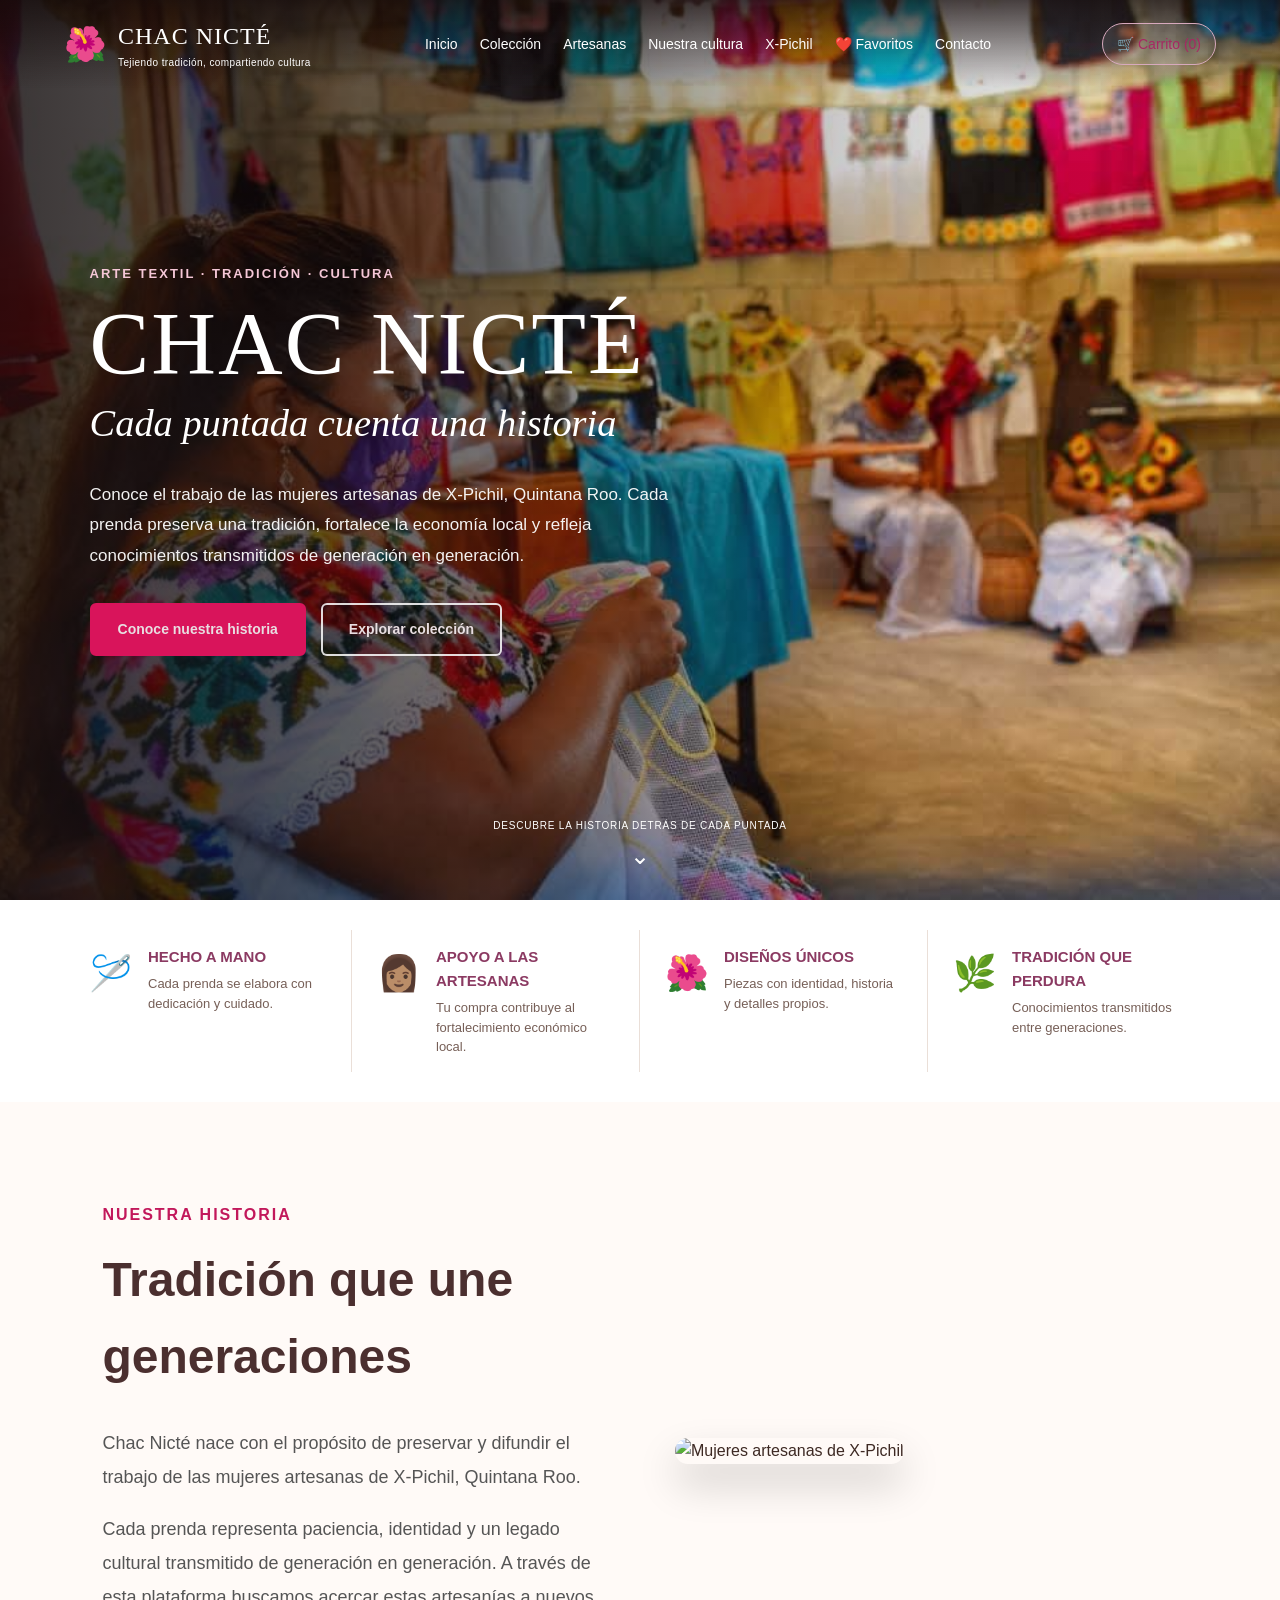
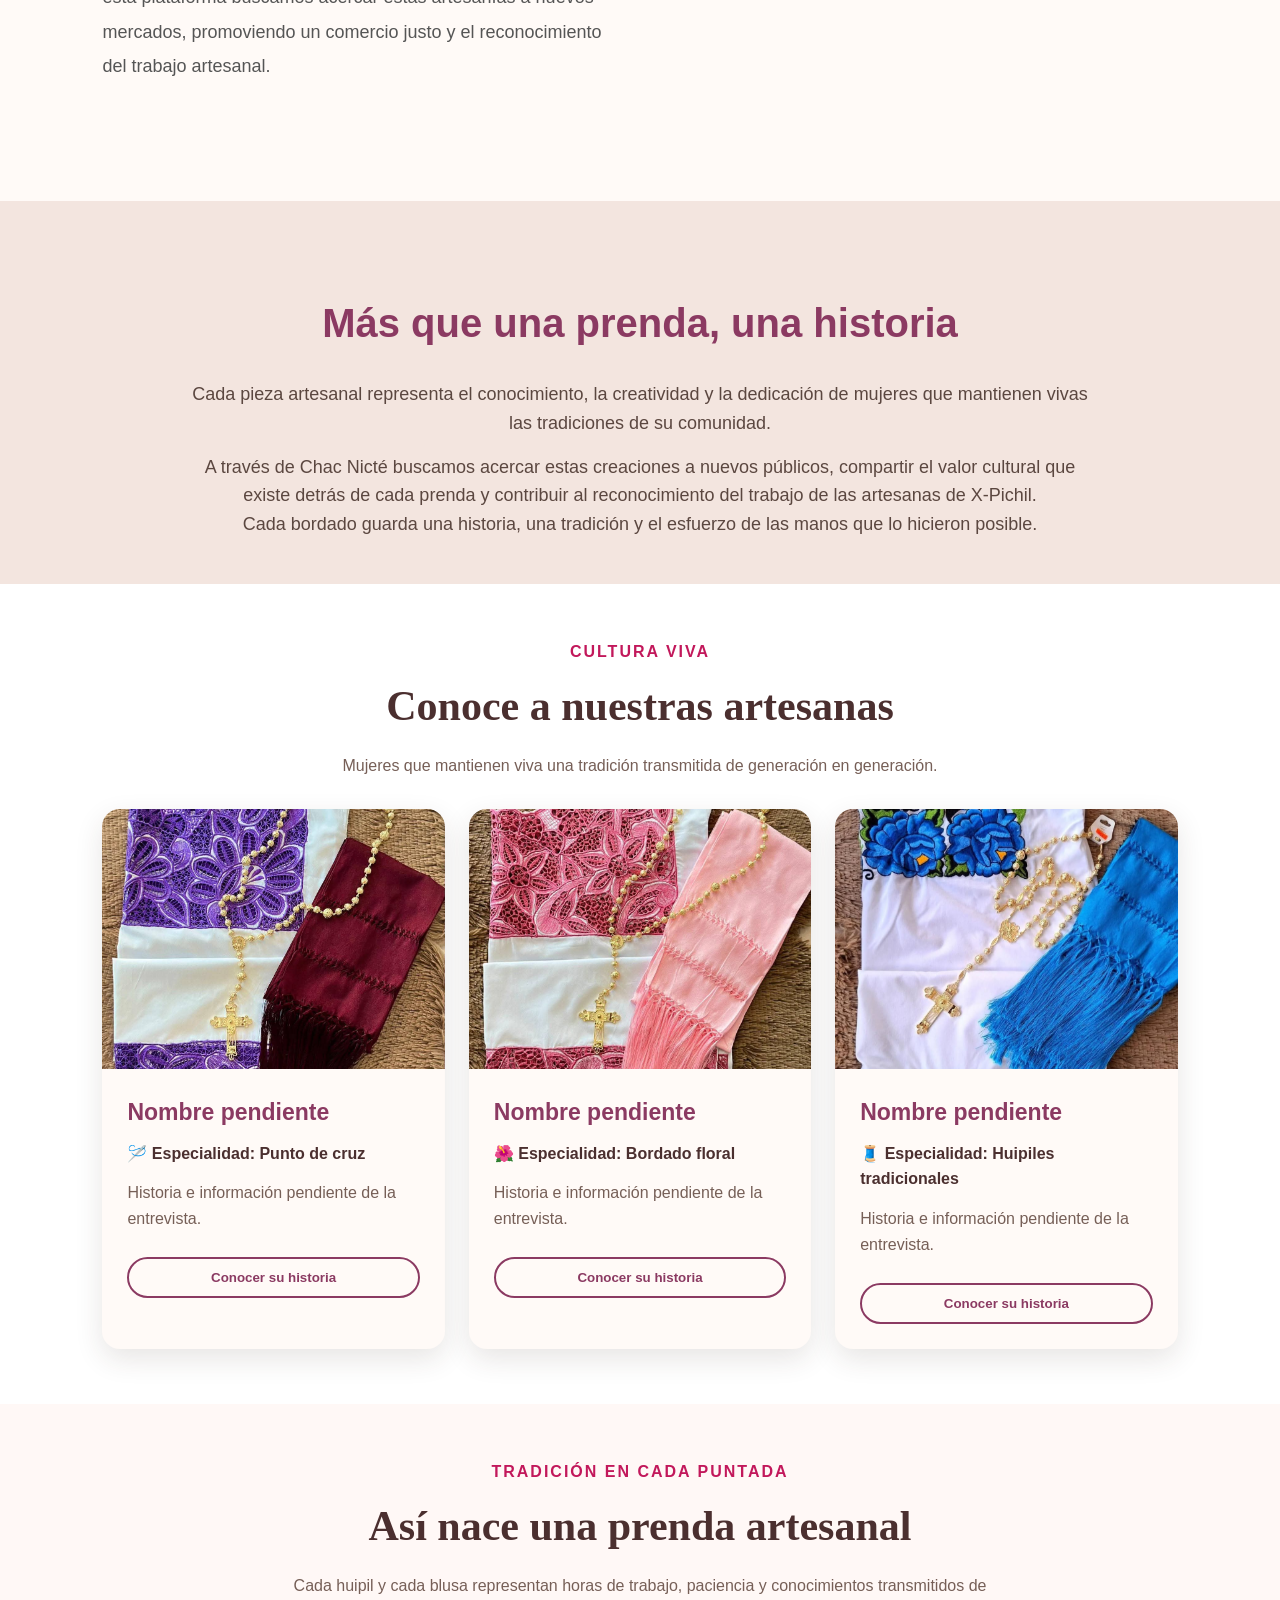
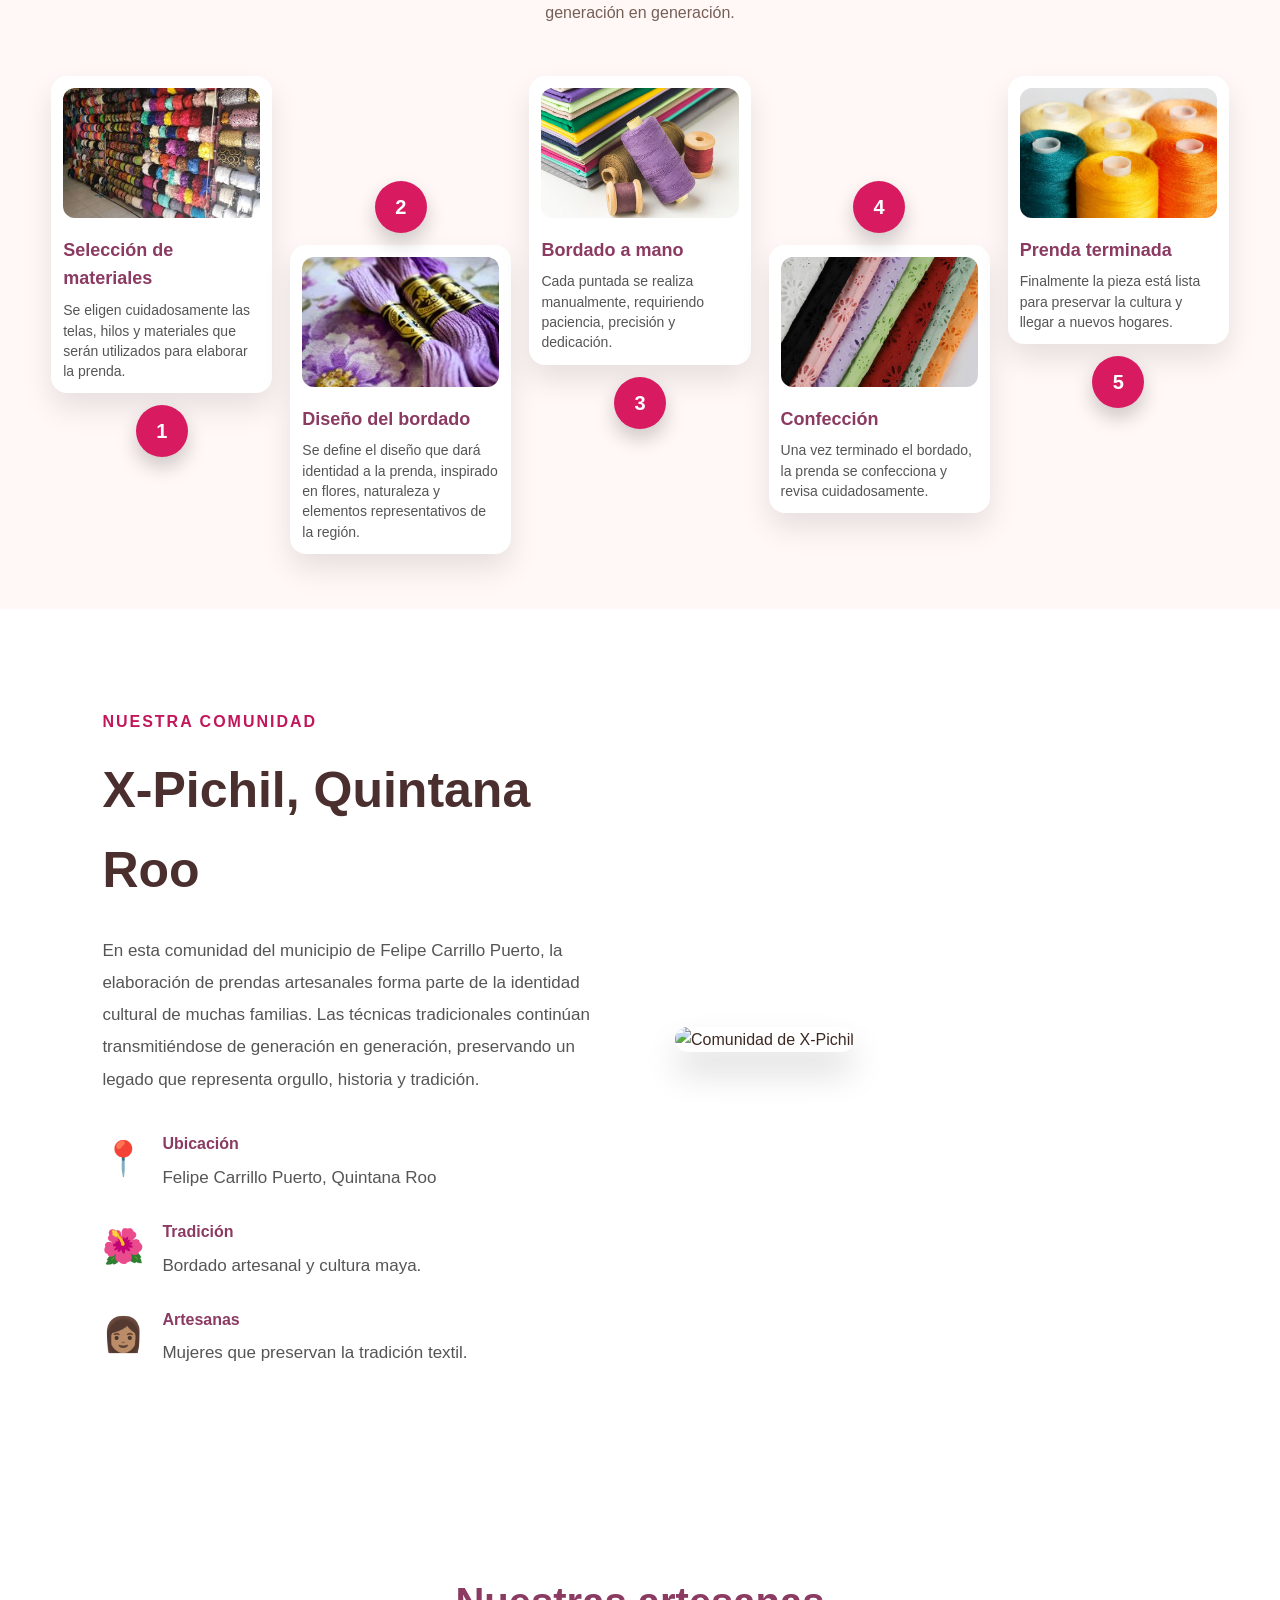
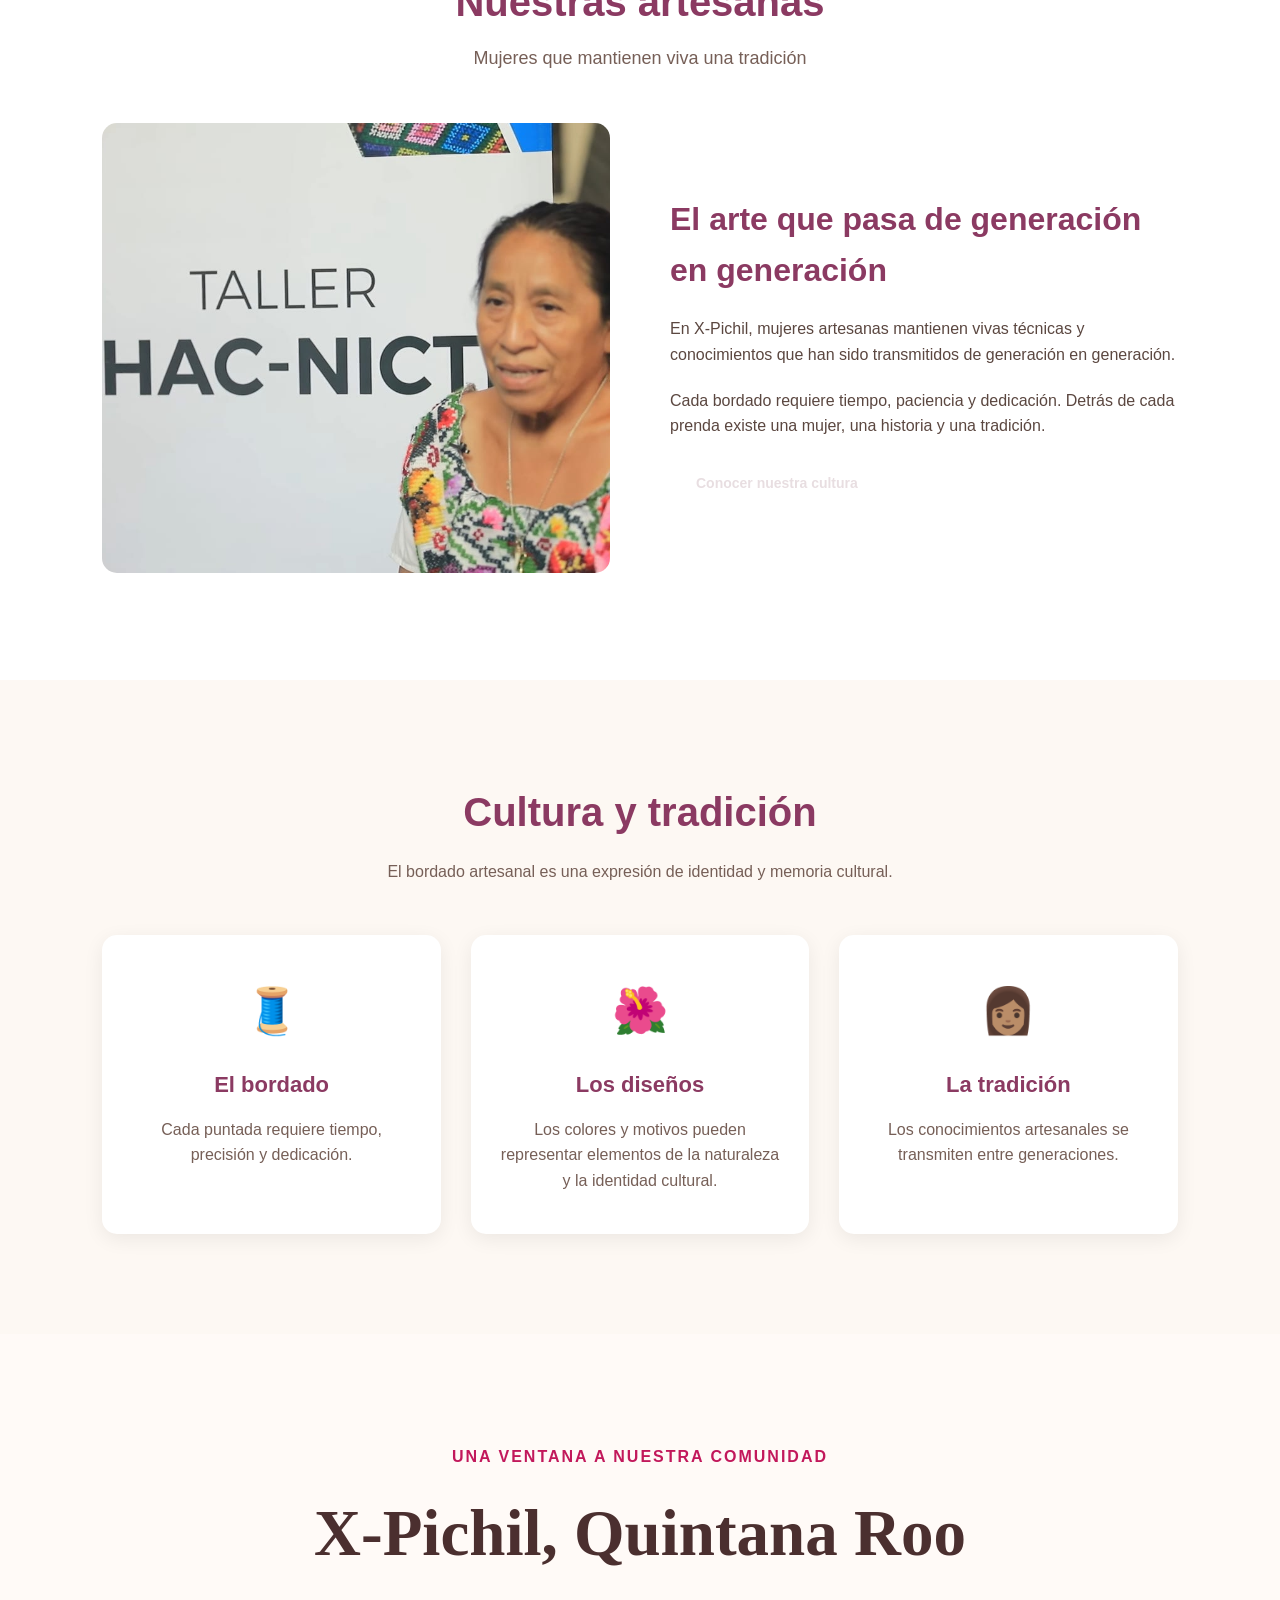
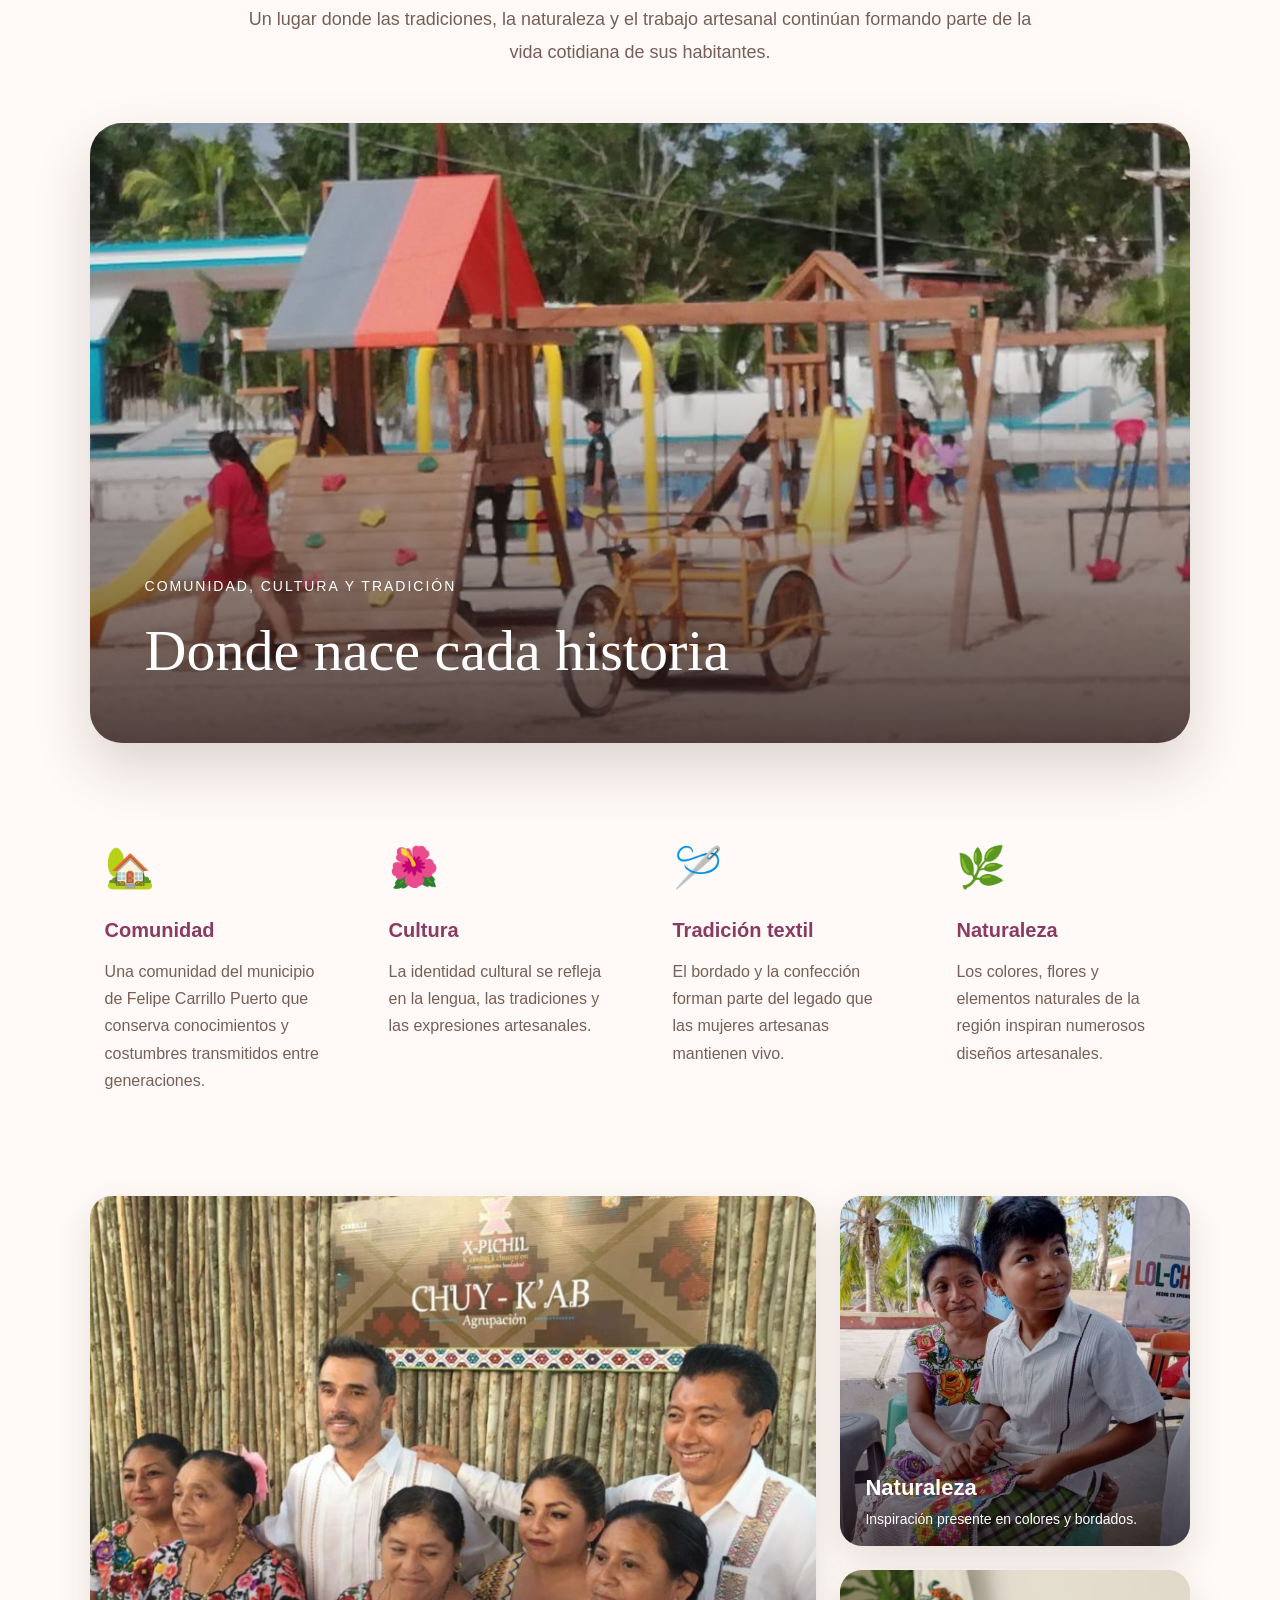
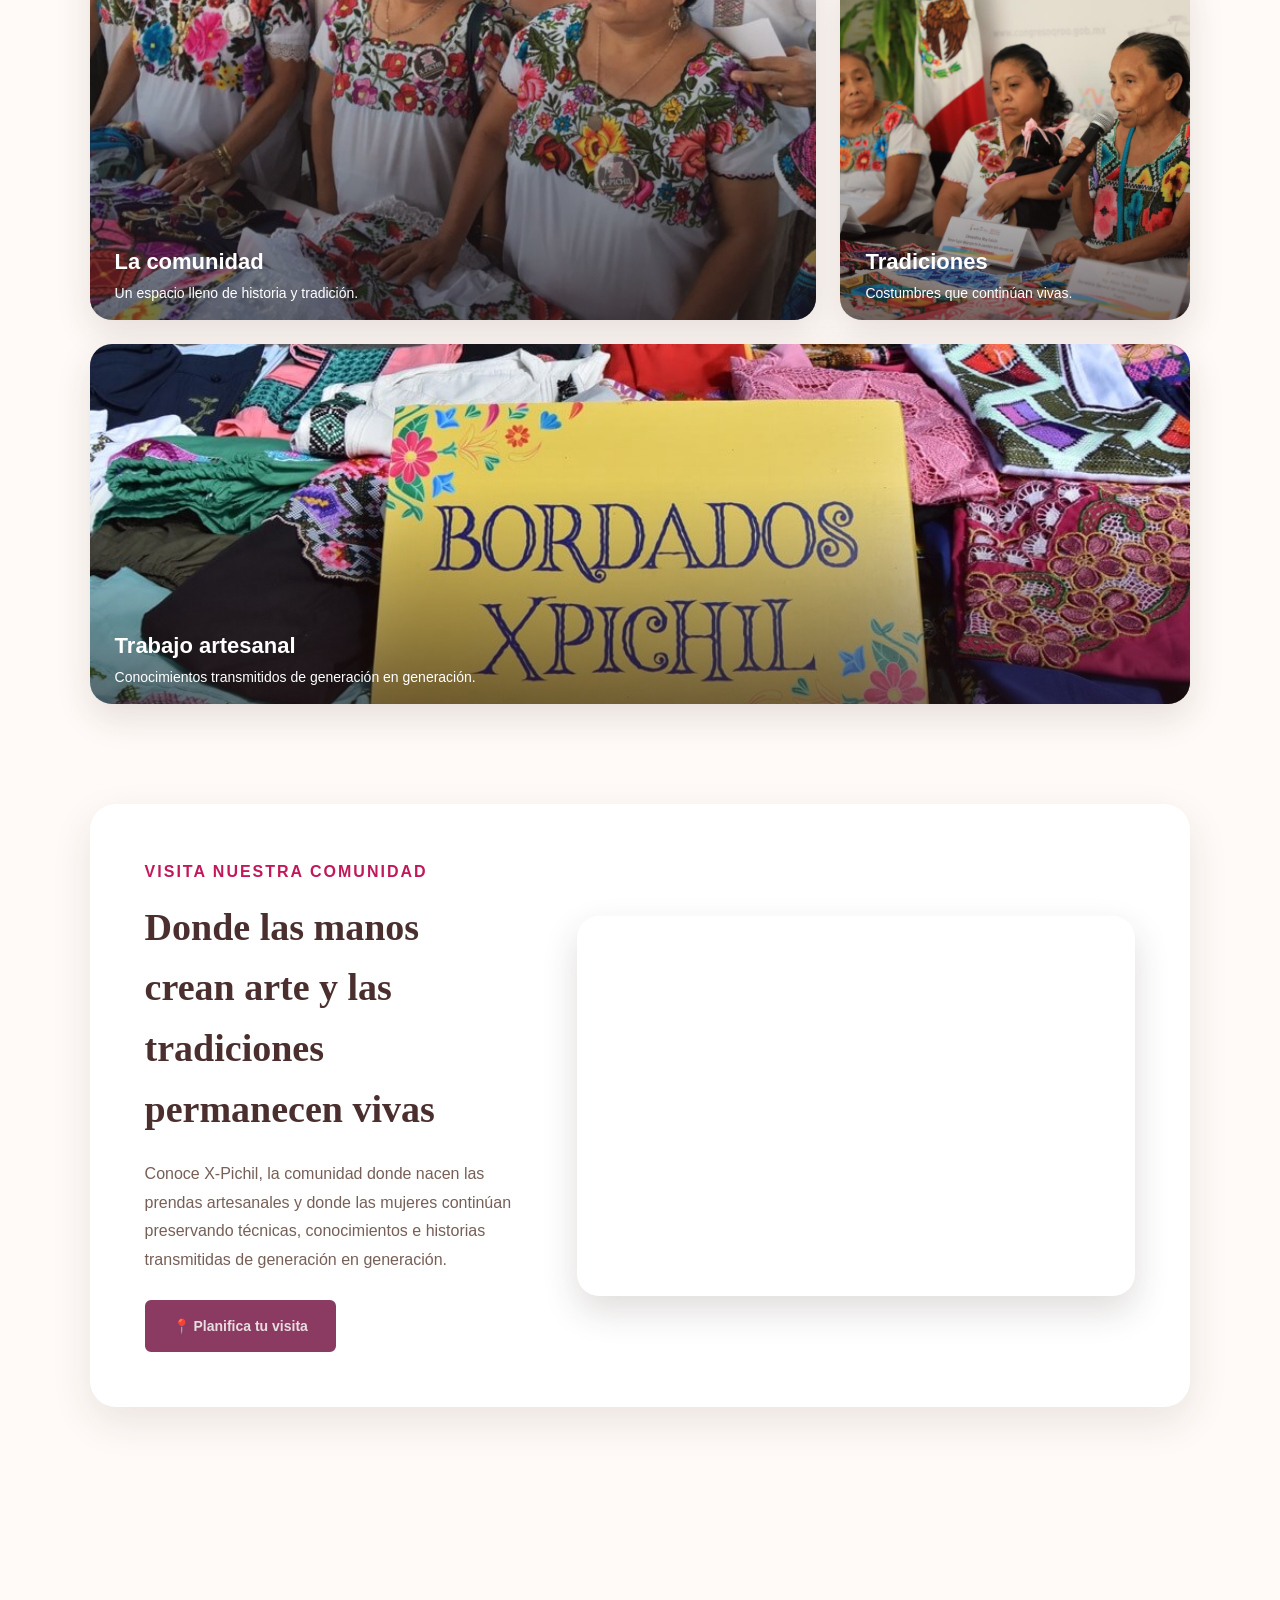
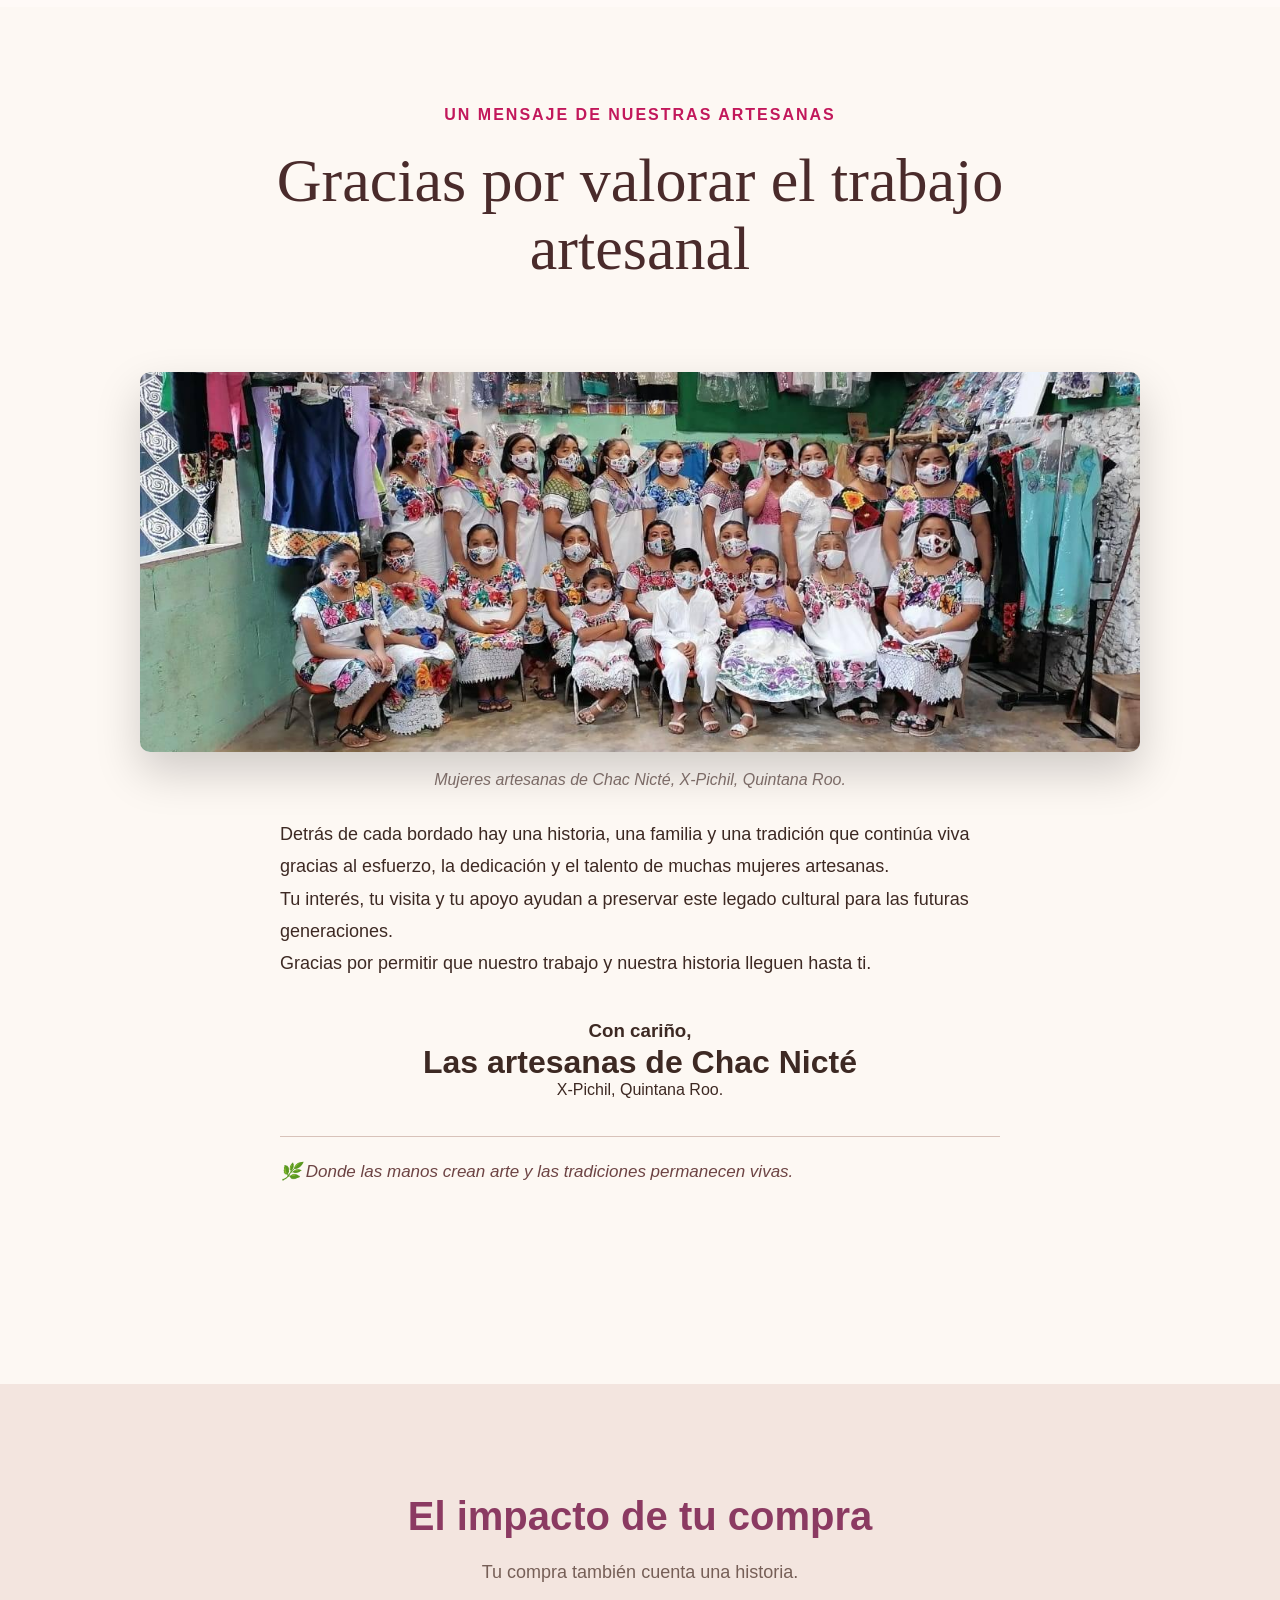
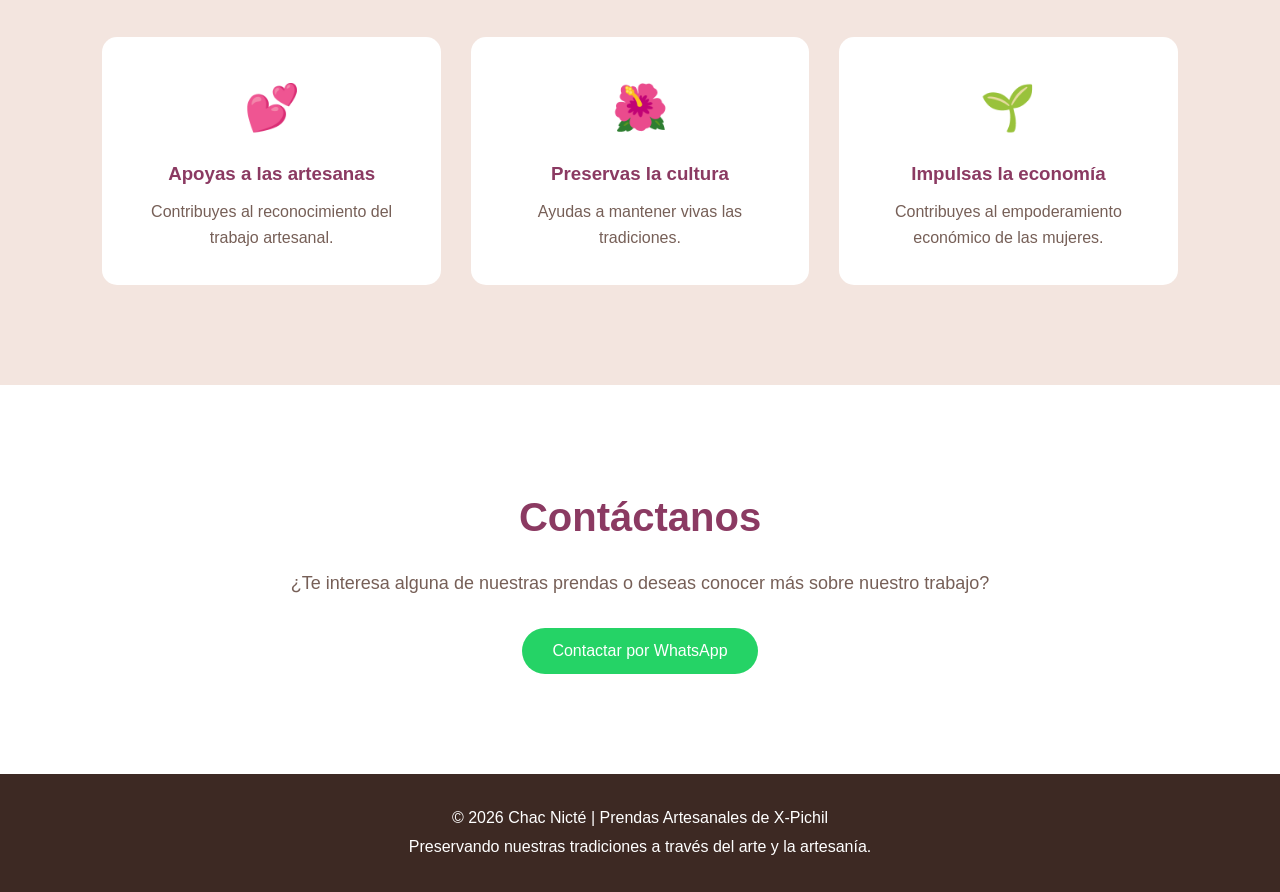
==== commit 56a68daf: "Mejora coleccion carrito y estilos" ====
--- a/index.html
+++ b/index.html
@@ -228,22 +228,23 @@
 
     <p>
 
-        Cada pieza artesanal representa
-        el conocimiento, la creatividad
-        y la dedicación de mujeres que
-        mantienen vivas las tradiciones
-        de su comunidad.
+        Cada pieza artesanal representa el conocimiento, 
+        la creatividad y la dedicación de mujeres que 
+        mantienen vivas las tradiciones de su comunidad.
 
     </p>
 
 
     <p>
 
-        A través de Chac Nicté buscamos
-        acercar estas creaciones a nuevos
-        públicos y contribuir a que el
-        trabajo artesanal sea reconocido
-        y valorado.
+       A través de Chac Nicté buscamos acercar estas creaciones 
+       a nuevos públicos, compartir el valor cultural que existe 
+       detrás de cada prenda y contribuir al reconocimiento del trabajo 
+       de las artesanas de X-Pichil.
+       <br>
+       Cada bordado guarda una historia, 
+       una tradición y el esfuerzo de las 
+       manos que lo hicieron posible.
 
     </p>
 
--- a/css/estilos.css
+++ b/css/estilos.css
@@ -122,11 +122,11 @@
 .carrito {
     flex-shrink: 0;
 
-    border: 1px solid rgba(255, 255, 255, 0.8);
+    border: 1px solid #d7a9bd;
     border-radius: 25px;
 
-    background-color: rgba(255, 255, 255, 0.12);
-    color: #ffffff;
+    background: transparent;
+    color: #a72863;
 
     padding: 10px 18px;
 
@@ -139,10 +139,30 @@
 }
 
 .carrito:hover {
-    background-color: #e91e63;
+    background-color: #ef527c;
     transform: translateY(-2px);
 }
-
+/* CARRITO - COLECCIÓN */
+.carrito-coleccion {
+    padding: 11px 20px;
+    border: 1px solid #d7a9bd;
+    border-radius: 25px;
+
+    color: #a72863;
+    text-decoration: none;
+    white-space: nowrap;
+
+    font-weight: 500;
+    font-size: 15px;
+    display: inline-flex;
+    align-items: center;
+    gap: 6px;
+}
+
+.carrito-coleccion:hover {
+    color: #a72863;
+    text-decoration: none;
+}
 
 /* ==========================================
    PORTADA PRINCIPAL
@@ -363,7 +383,7 @@
   ========================================== */
   
   .presentacion {
-  padding: 100px 15%;
+  padding: 30px 15%;
   
   
   background-color: #f3e5df;
@@ -444,7 +464,8 @@
     max-width:1600px;
 
     margin:auto;
-
+padding: 0 25px;
+box-sizing: border-box;
     display:grid;
 
     grid-template-columns:repeat(5,1fr);
@@ -502,7 +523,7 @@
   /* NOMBRE */
   
   .producto h3 {
-  margin: 20px 15px 10px;
+  margin: 8px 15px 6px;
   
   
   font-size: 19px;
@@ -529,7 +550,7 @@
   
   .precio {
   display: block;
-  
+  text-align: center;
   
   margin: 20px;
   
@@ -1038,7 +1059,61 @@
   
   
   }
-  
+  .producto-imagen {
+    position: relative;
+}
+
+.etiqueta-artesanal {
+    position: absolute;
+    top: 12px;
+    left: 12px;
+    z-index: 2;
+
+    background-color: #ffffff;
+    color: #8b3a62;
+    padding: 6px 12px;
+    border-radius: 20px;
+
+    font-size: 12px;
+    font-weight: bold;
+    box-shadow: 0 3px 10px rgba(0, 0, 0, 0.15);
+}
+  /* ===== ACCIONES DE PRODUCTO - ESCRITORIO ===== */
+
+.producto-acciones {
+    display: grid;
+    grid-template-columns: 1fr;
+    gap: 10px;
+    padding: 0 15px 18px;
+    justify-items: center;
+}
+
+.boton-detalles,
+.boton-agregar {
+    width: 100%;
+    min-height: 44px;
+    border-radius: 22px;
+    font-size: 14px;
+    text-align: center;
+    text-decoration: none;
+    cursor: pointer;
+
+    display: flex;
+    align-items: center;
+    justify-content: center;
+}
+
+.boton-detalles {
+    background-color: transparent;
+    color: #a01055;
+    border: 2px solid #caa6b7;
+}
+
+.boton-agregar {
+    border: none;
+    background-color: #8b3a62;
+    color: white;
+}
   /* ==========================================
   RESPONSIVE - CELULARES
   ========================================== */
@@ -1073,7 +1148,7 @@
         text-align: justify;
     }
 
-} /* aquí cierra el @media */
+ /* aquí cierra el @media */
   header {
       position: relative;
   
@@ -1236,7 +1311,7 @@
 }
 
 .producto-tecnica {
-    margin-bottom: 10px;
+    margin-bottom: 4px;
     font-size: 14px;
     font-weight: bold;
 }
@@ -1335,7 +1410,7 @@
     opacity: 1;
     transform: translateY(0);
 }
-
+  }
 @media (max-width: 600px) {
     .producto-informacion {
         padding: 16px 12px;
@@ -2745,7 +2820,8 @@
 .foto-artesanas img{
 
     width:100%;
-
+    height: 380px;
+    object-fit: cover;
     display:block;
 
 }
@@ -2753,7 +2829,7 @@
 
     text-align:center;
 
-    margin-bottom:35px;
+    margin-bottom:25px;
 
     color:#7b6a66;
 
@@ -3003,8 +3079,8 @@
 }
 
 .precio {
-    margin-top: 14px;
-    margin-bottom: 14px;
+    margin-top: 0px;
+    margin-bottom: 10px;
 }
 /* Ajuste final del botón Agregar */
 .boton-agregar {
@@ -3222,13 +3298,13 @@
     margin: 0;
     white-space: nowrap;
 
-    color: #ffffff;
+    color: #a72863;
     text-decoration: none;
     font-size: 14px;
 
     padding: 9px 14px;
-    border: 1px solid rgba(255, 255, 255, 0.65);
-    border-radius: 22px;
+    border: 1px solid #d7a9bd;
+    border-radius: 25px;
     background: rgba(255, 255, 255, 0.10);
 }
 
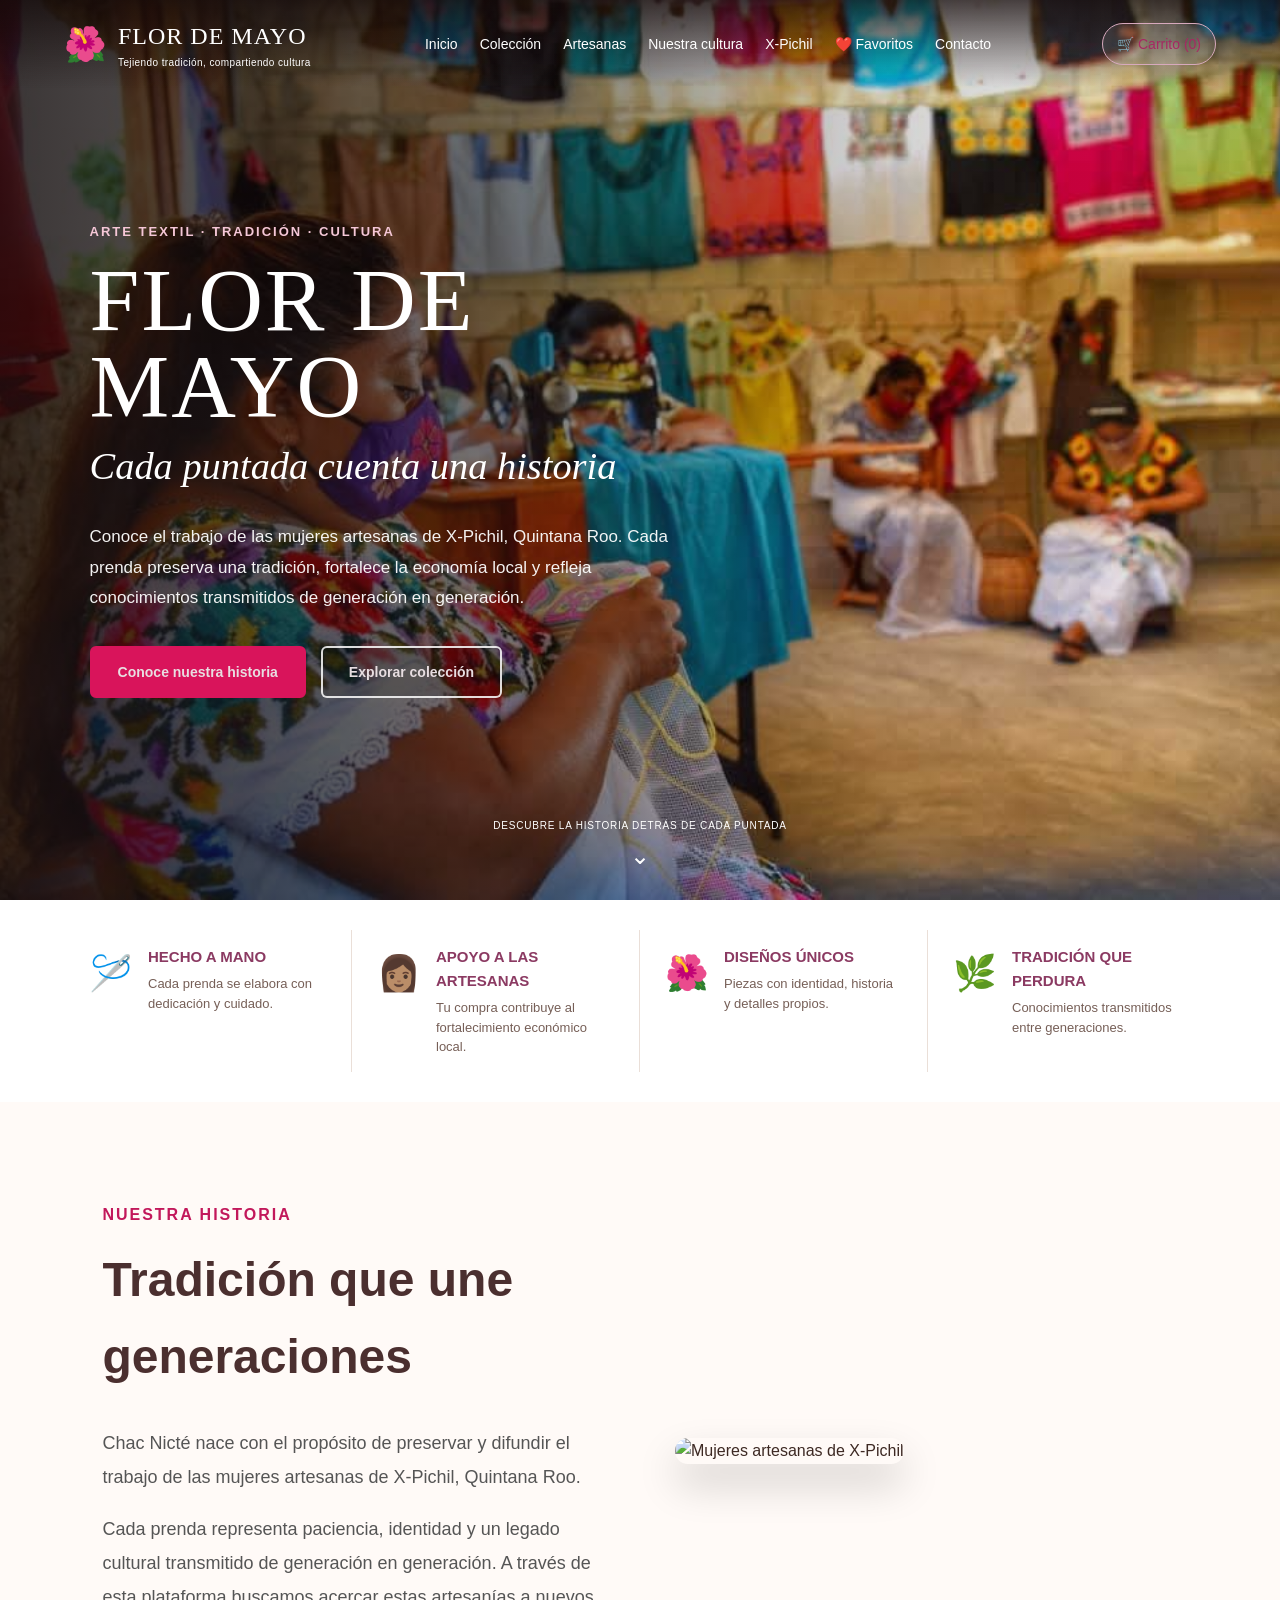
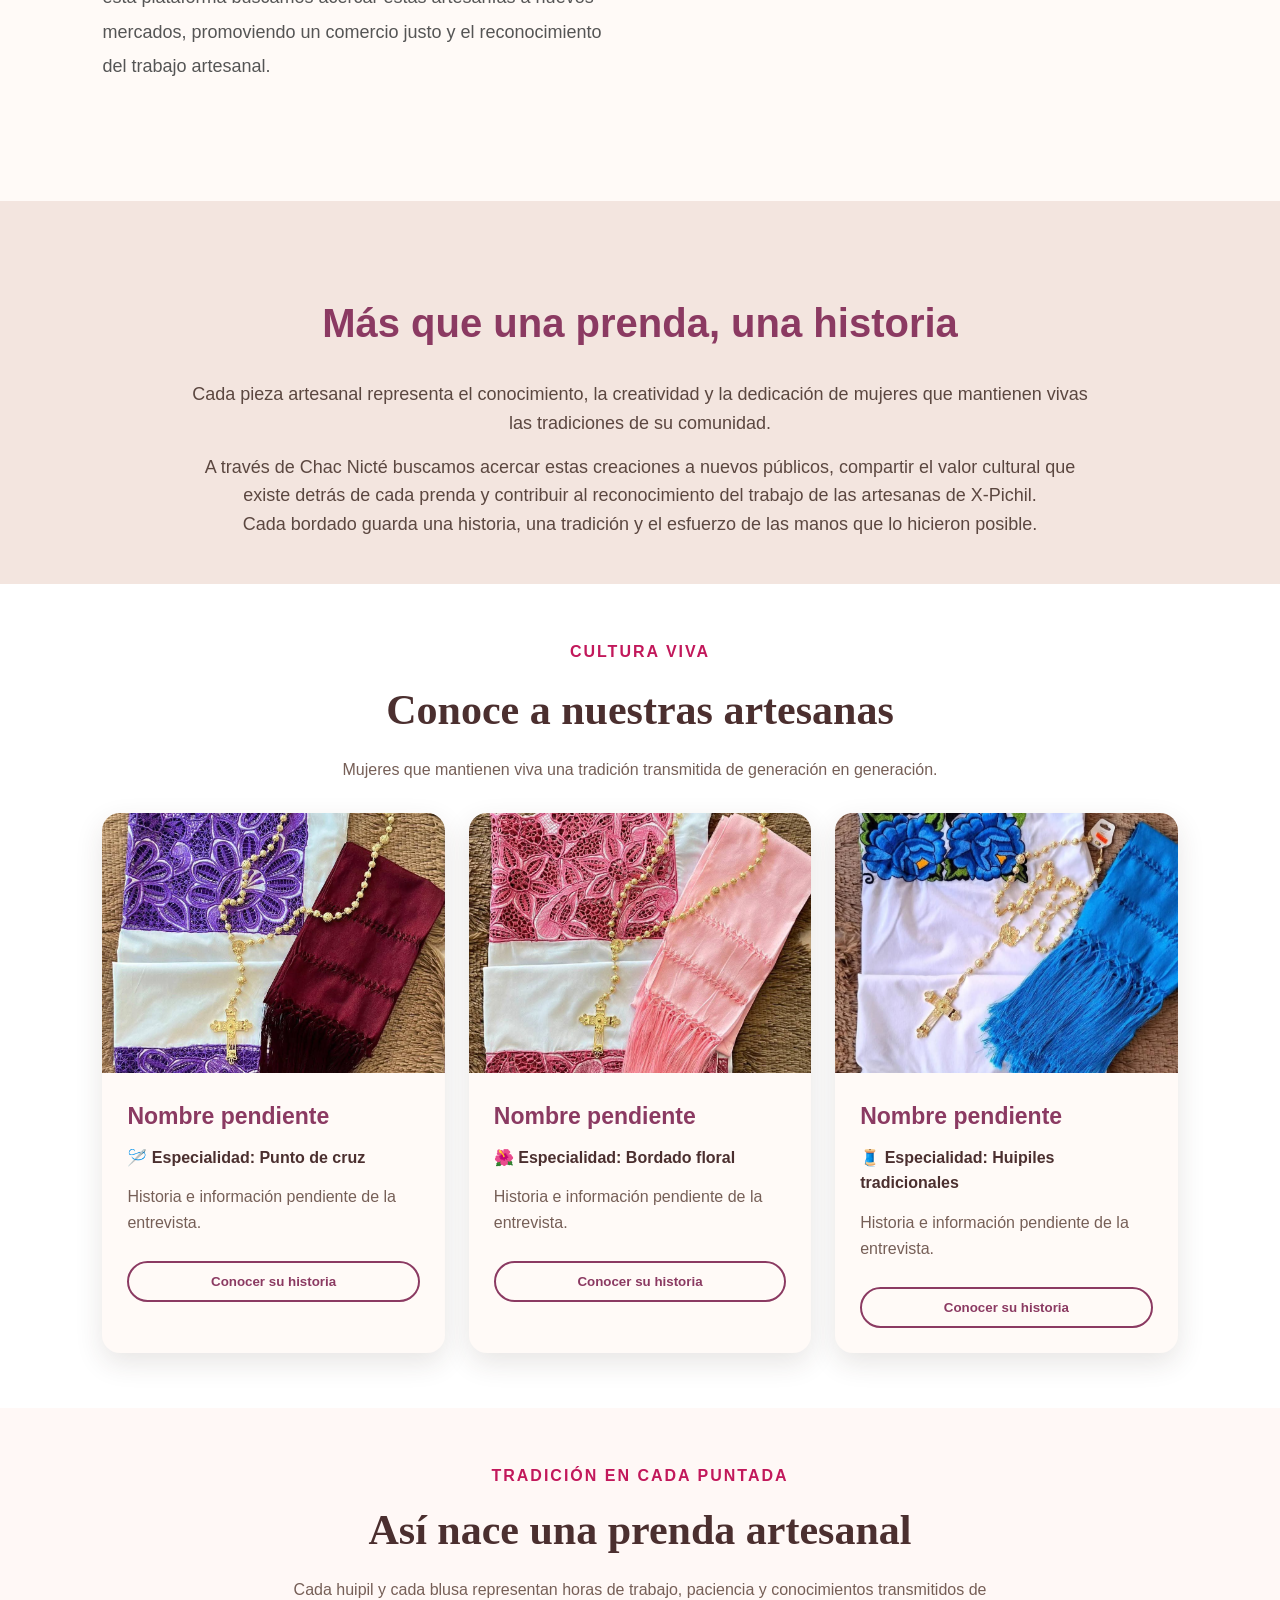
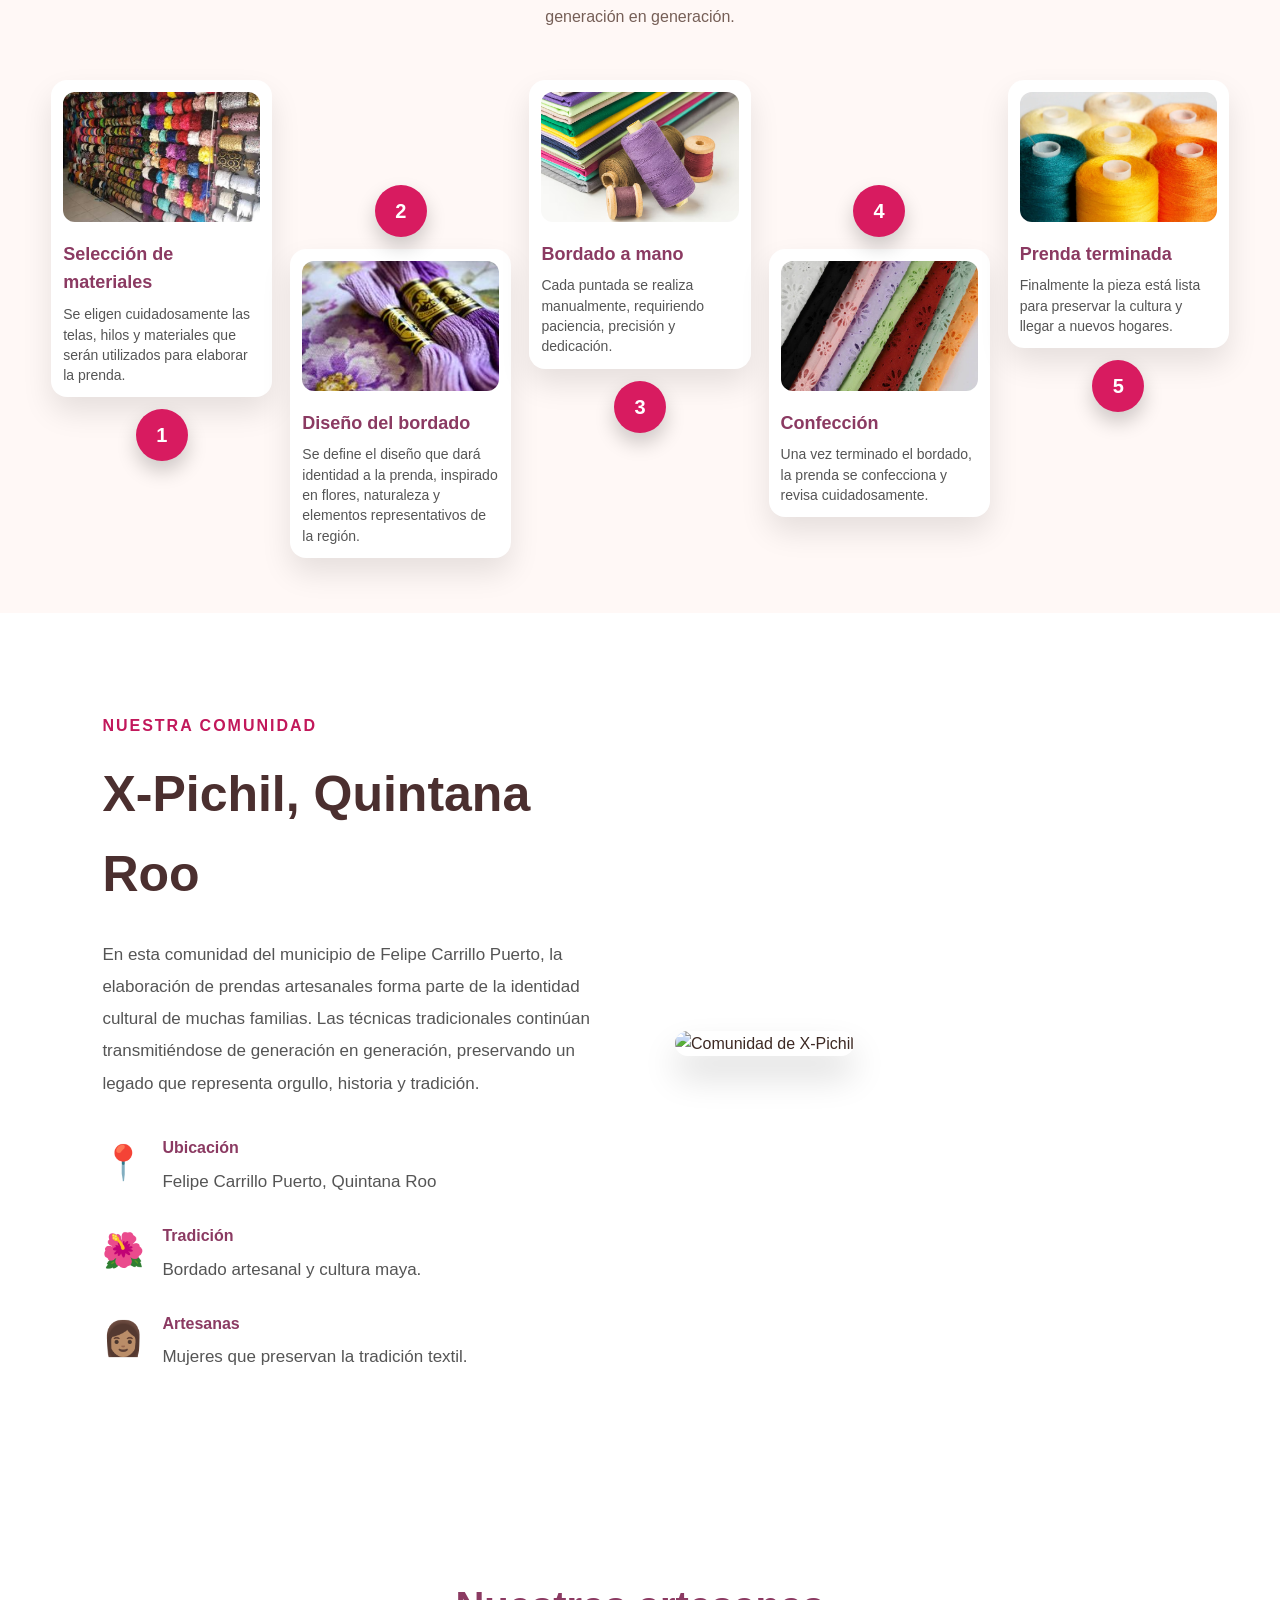
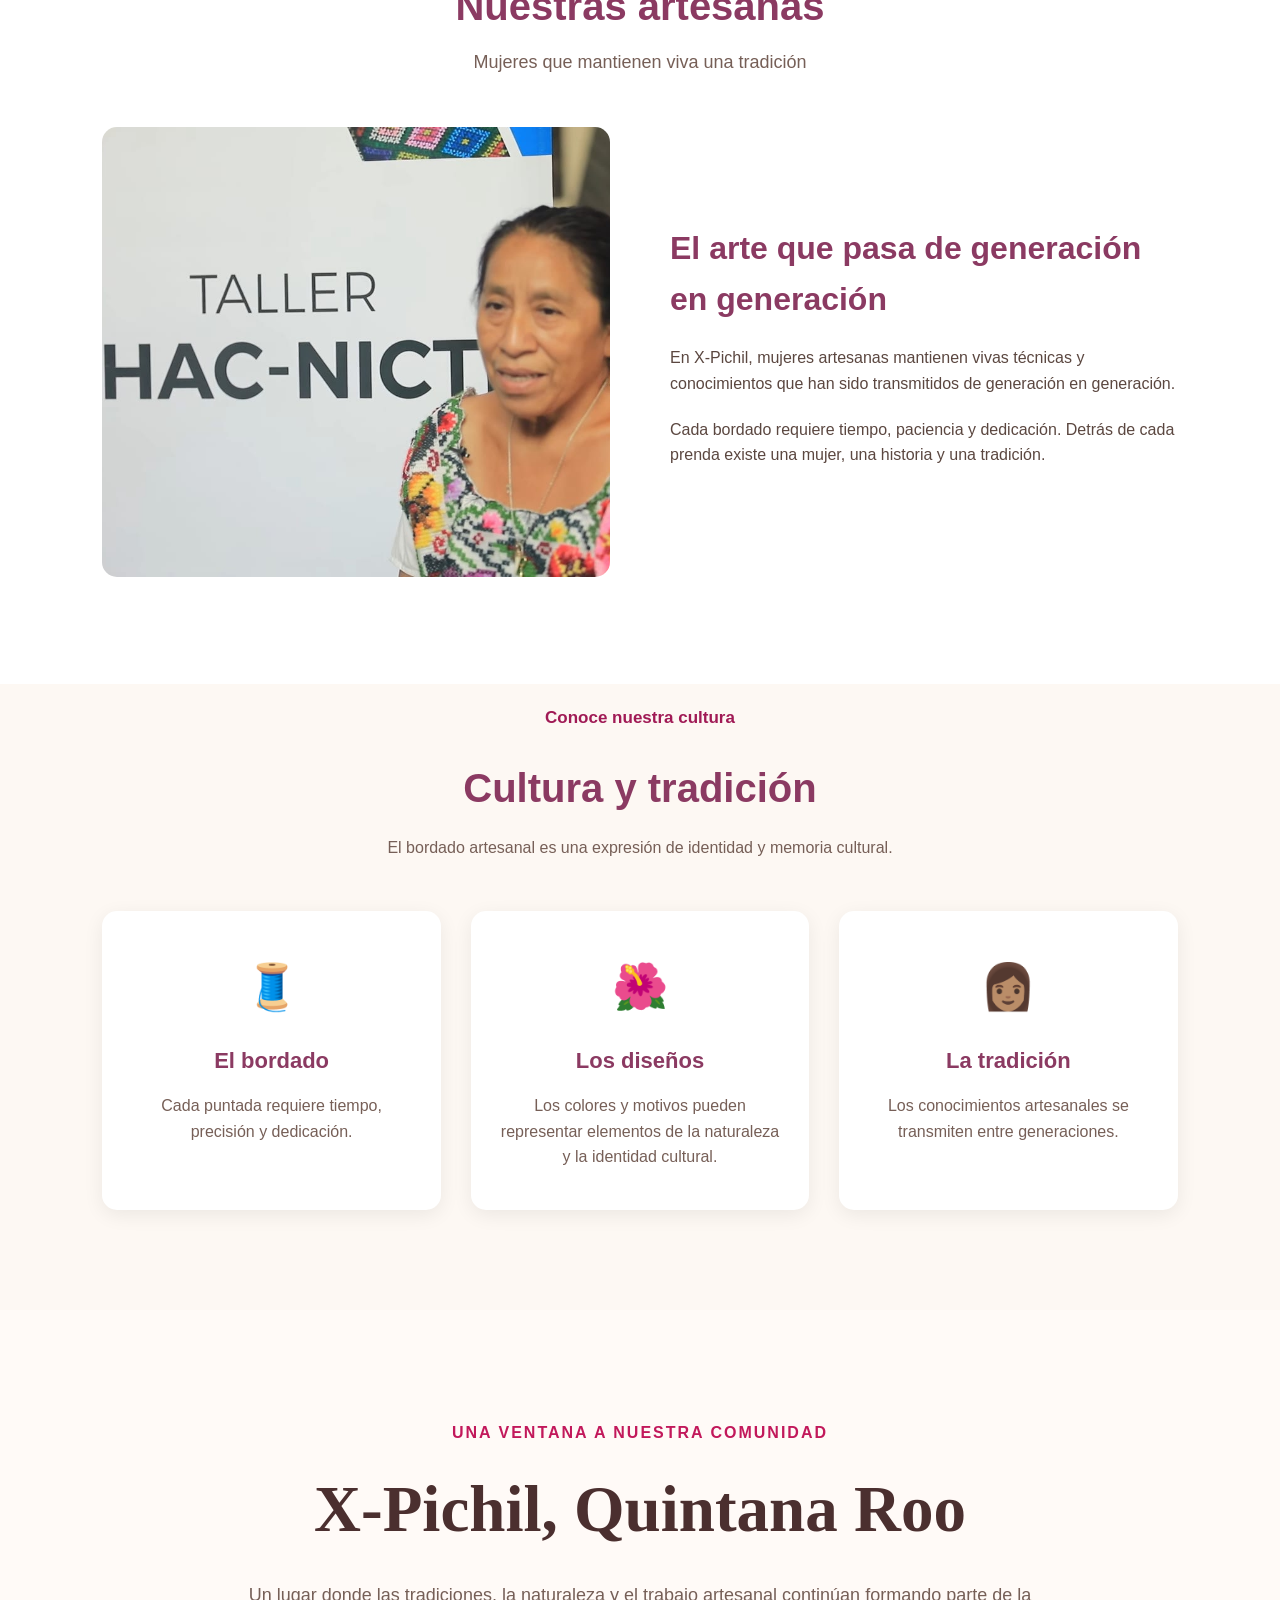
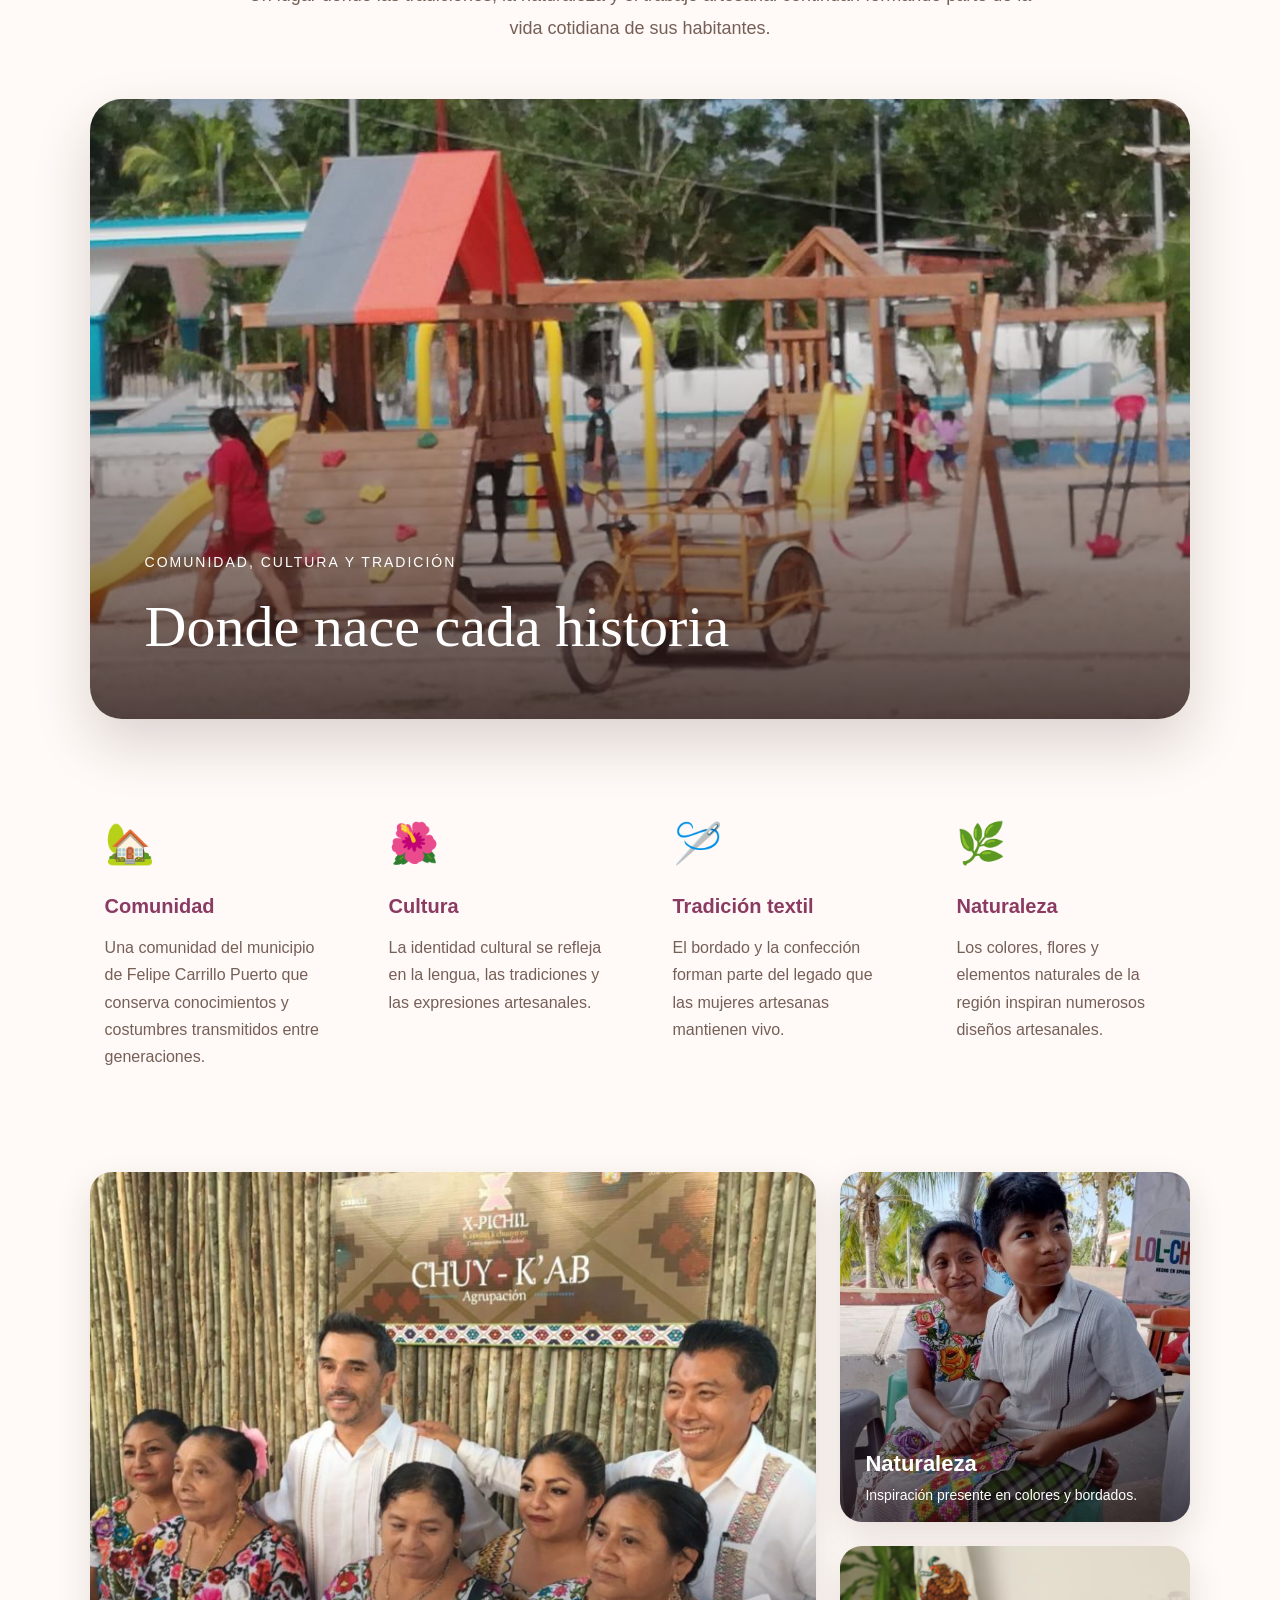
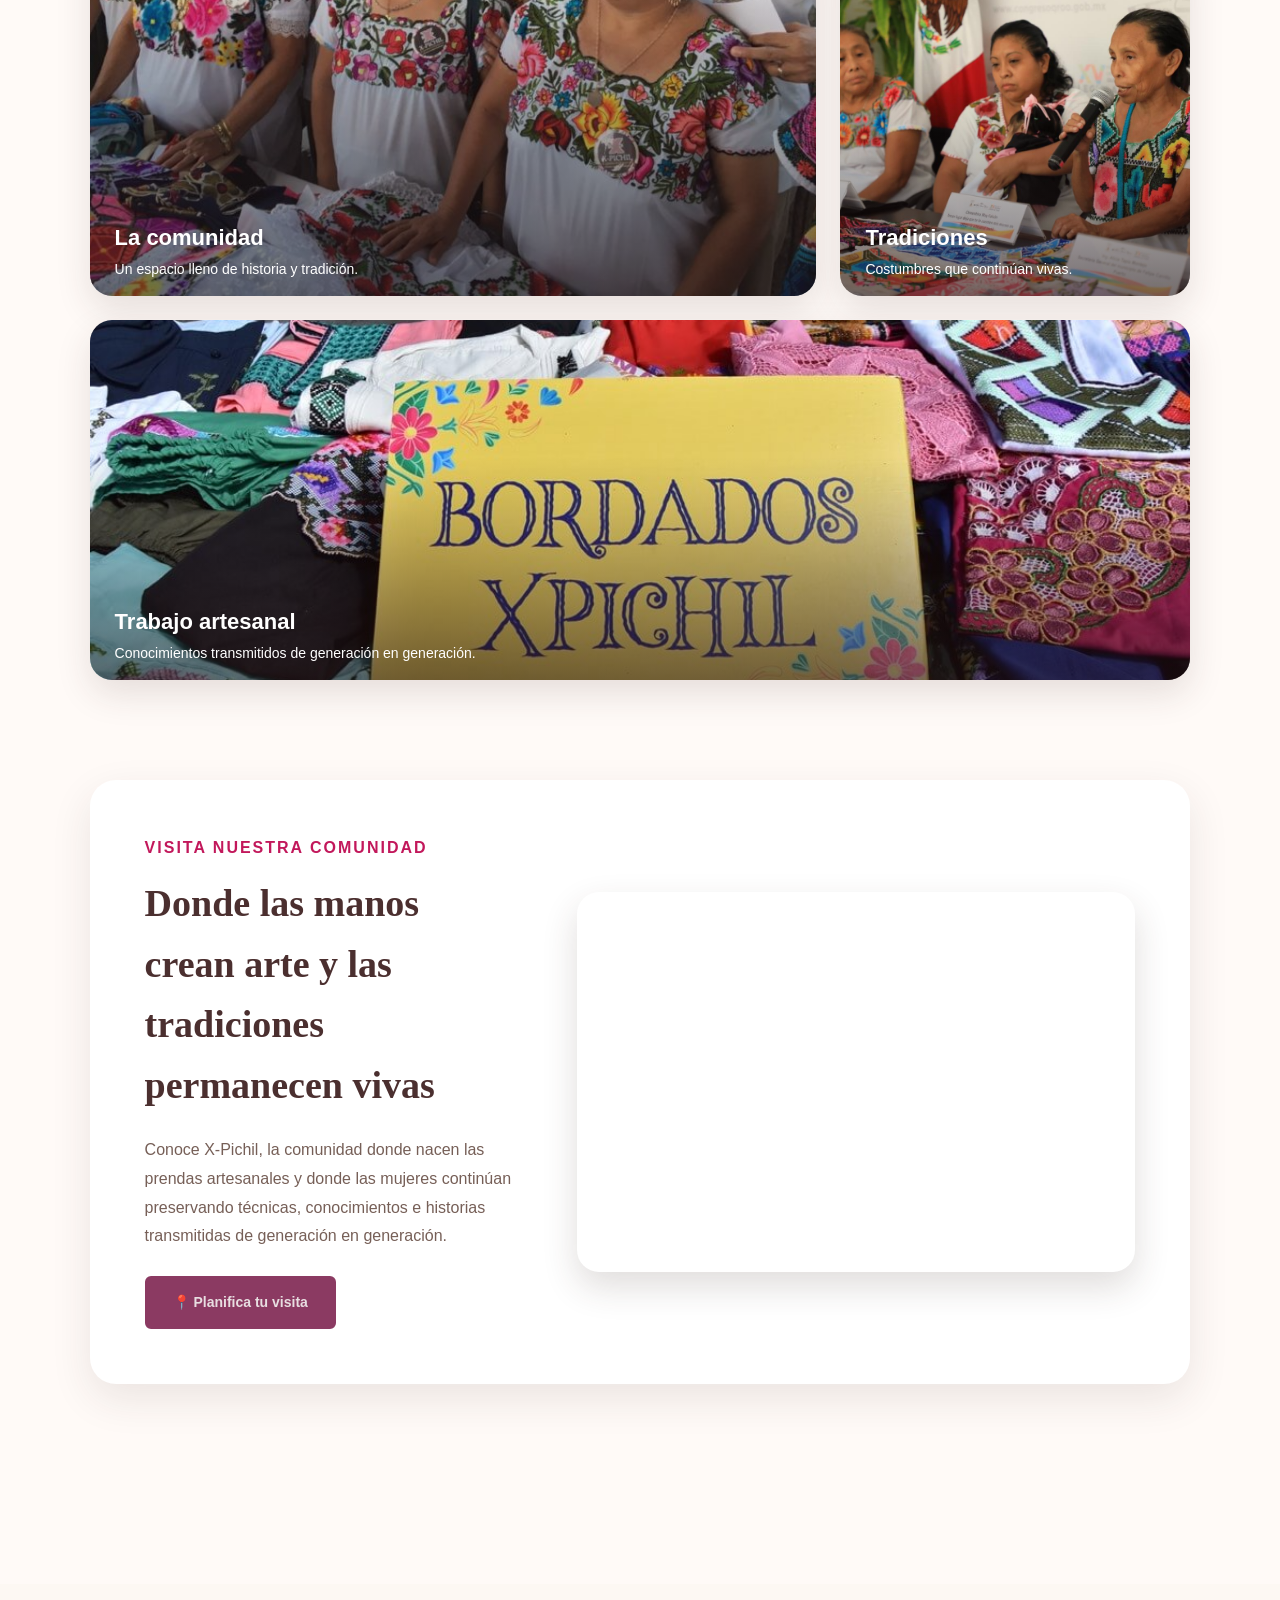
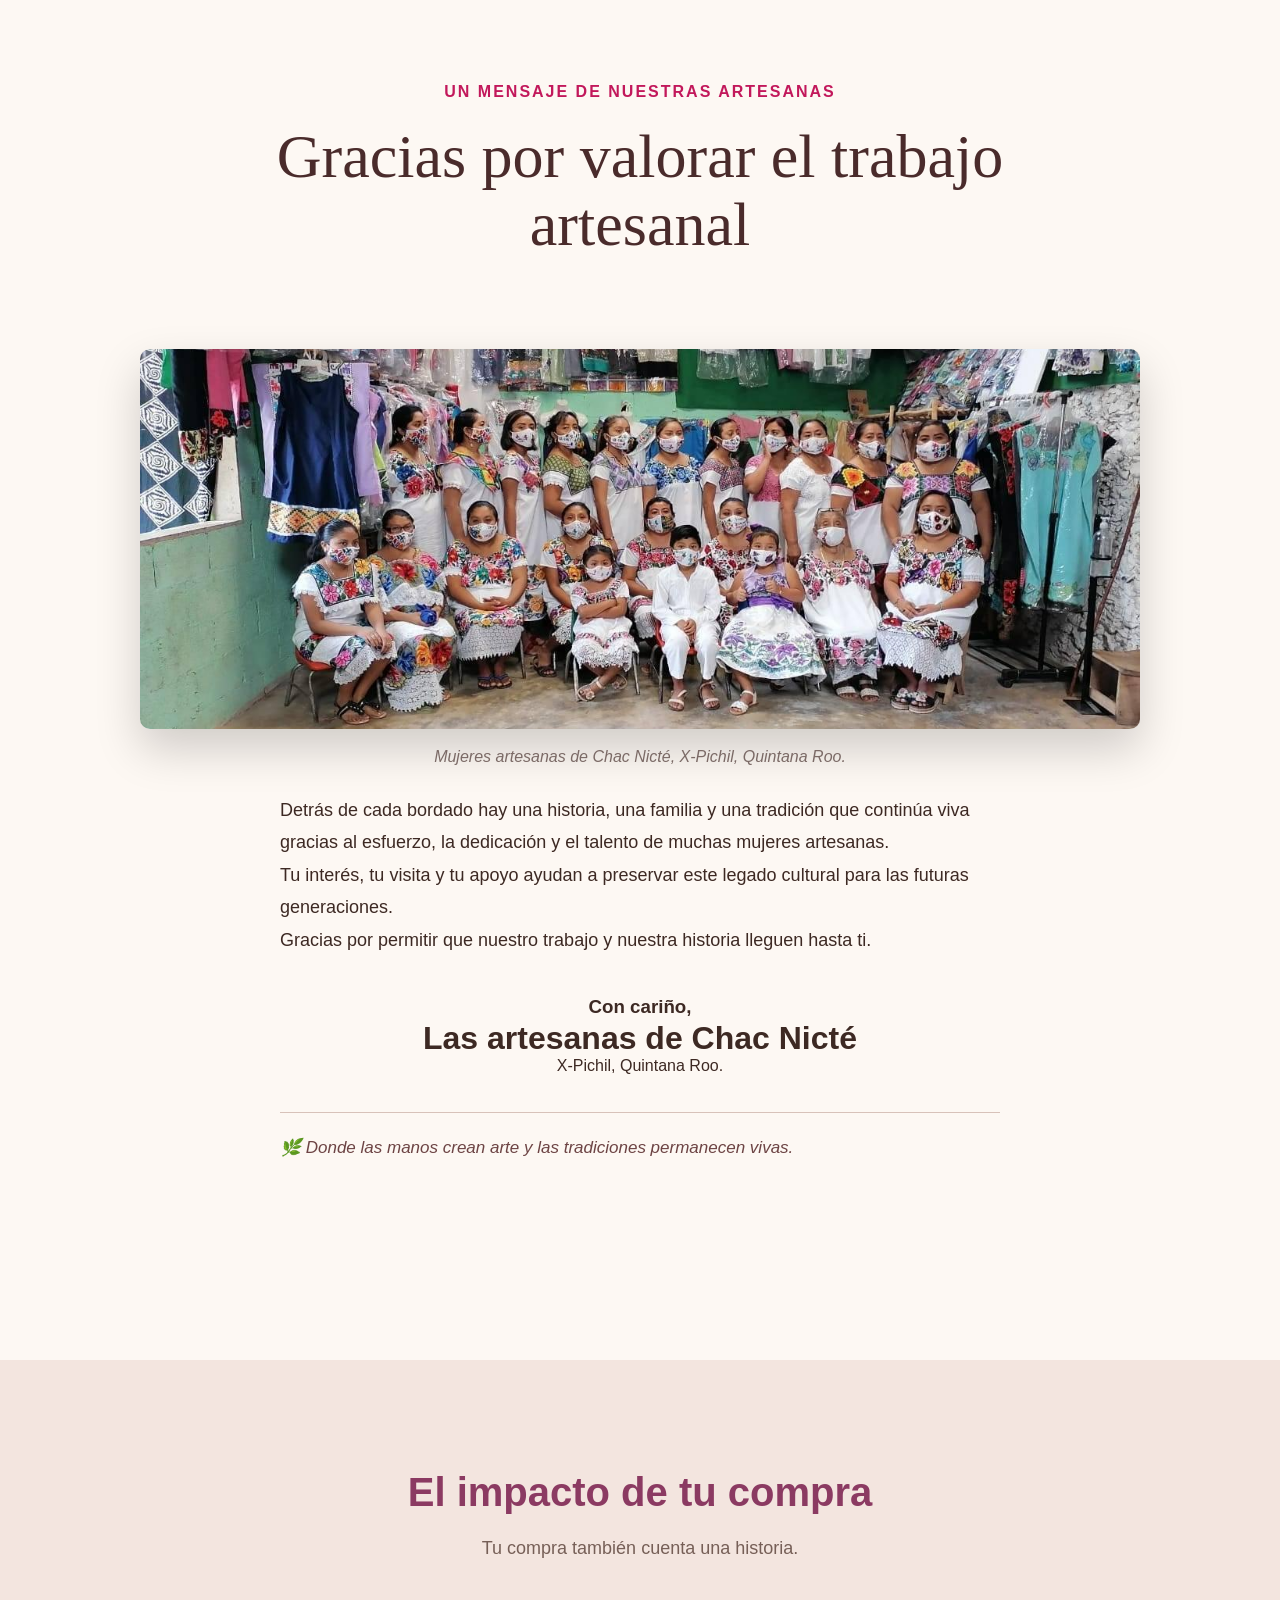
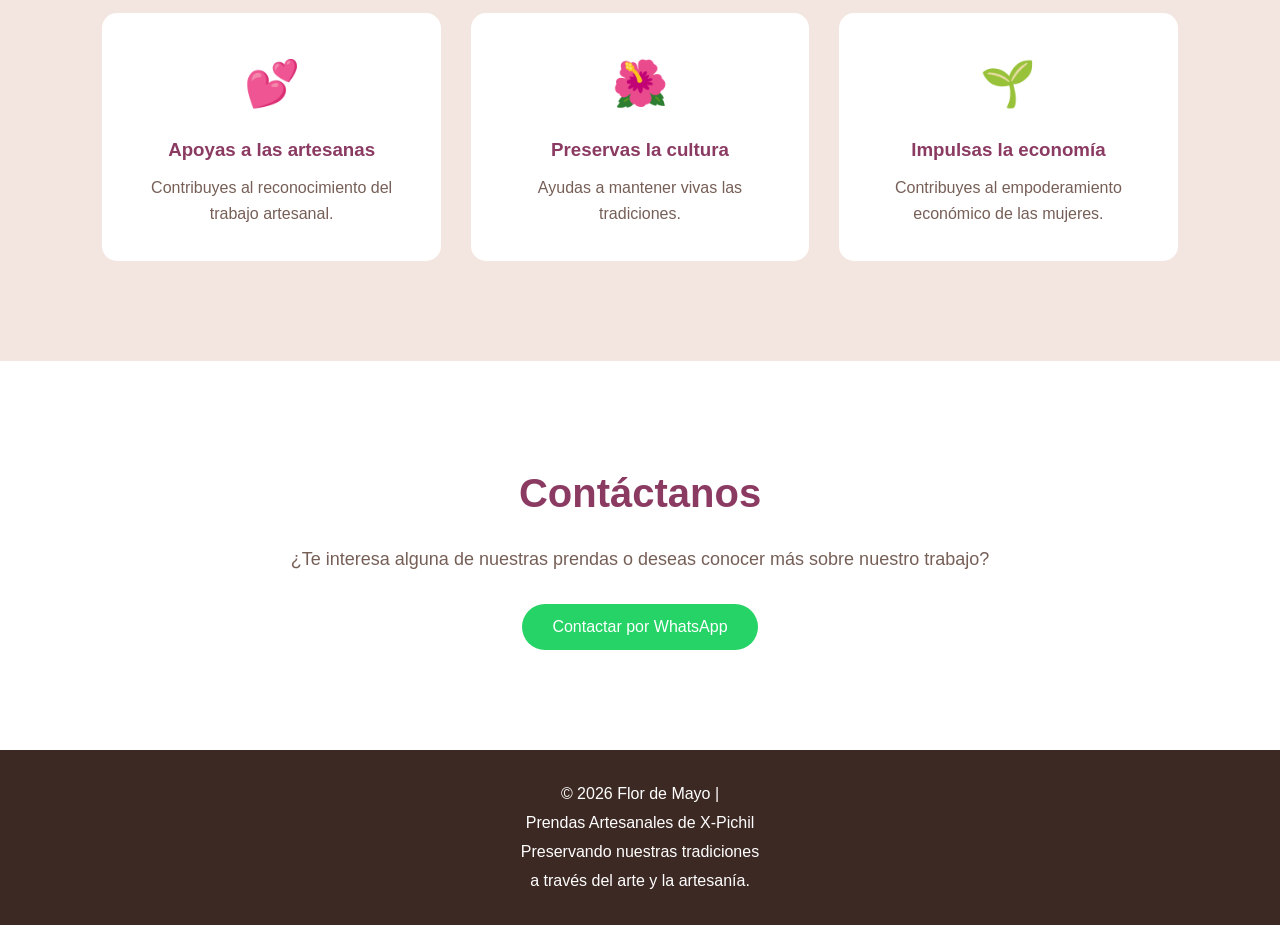
==== commit 7e83c22d: "Mejoras responsive y ajustes finales de Flor de Mayo" ====
--- a/index.html
+++ b/index.html
@@ -10,10 +10,10 @@
       content="width=device-width, initial-scale=1.0">
 
 <meta name="description"
-      content="Chac Nicté: plataforma de comercialización y difusión cultural de prendas artesanales elaboradas por mujeres de X-Pichil, Quintana Roo.">
+      content="Flor de Mayo: plataforma de comercialización y difusión cultural de prendas artesanales elaboradas por mujeres de X-Pichil, Quintana Roo.">
 
 <title>
-    Chac Nicté | Prendas Artesanales
+    Flor de Mayo | Prendas Artesanales
 </title>
 
 <!-- Archivo de estilos -->
@@ -39,7 +39,7 @@
         <span class="marca-simbolo">🌺</span>
 
         <span class="marca-texto">
-            <strong>Chac Nicté</strong>
+            <strong>Flor de Mayo</strong>
             <small>Tejiendo tradición, compartiendo cultura</small>
         </span>
     </a>
@@ -97,7 +97,7 @@
             Arte textil · Tradición · Cultura
         </p>
 
-        <h1>Chac Nicté</h1>
+        <h1>Flor de Mayo</h1>
 
         <h2>Cada puntada cuenta una historia</h2>
 
@@ -263,7 +263,8 @@
     <div class="encabezado-seccion">
         <span class="subtitulo">Cultura viva</span>
 
-        <h2>Conoce a nuestras artesanas</h2>
+        <h2>
+    <h2>Conoce a nuestras artesanas</h2>
 
         <p>
             Mujeres que mantienen viva una tradición transmitida
@@ -665,22 +666,24 @@
         </p>
 
 
-        <a href="#cultura"
-           class="boton">
-
-            Conocer nuestra cultura
+        
+
+
+    </div>
+
+
+</div>
+
+
+</section>
+<div>
+<a href="#cultura"
+          class="enlace-cultura">
+
+            Conoce nuestra cultura
 
         </a>
-
-
-    </div>
-
-
-</div>
-
-
-</section>
-
+</div>
 <!-- ======================================
      CULTURA Y TRADICIÓN
 ====================================== -->
@@ -1267,15 +1270,15 @@
 
 <p>
 
-    © 2026 Chac Nicté |
-    Prendas Artesanales de X-Pichil
+    © 2026 Flor de Mayo  |
+    <br>Prendas Artesanales de X-Pichil
 
 </p>
 
 
 <p>
 
-    Preservando nuestras tradiciones
+    Preservando nuestras tradiciones <br>
     a través del arte y la artesanía.
 
 </p>
--- a/css/estilos.css
+++ b/css/estilos.css
@@ -278,6 +278,14 @@
         transform 0.3s ease,
         background-color 0.3s ease;
 }
+.artesanas-texto .boton {
+    background-color: transparent;
+    color: #a01a55;
+    font-size: 16px;
+    padding: 6px 0;
+    min-height: auto;
+    border-radius: 0;
+}
 
 .boton:hover {
     transform: translateY(-3px);
@@ -690,7 +698,7 @@
   ========================================== */
   
   .cultura {
-  padding: 100px 8%;
+  padding: 20px 8% 100px;
   
   
   text-align: center;
@@ -1120,7 +1128,53 @@
   
   @media (max-width: 700px) {
 
-
+.mensaje-artesanas {
+    padding-left: 25px;
+    padding-right: 25px;
+}
+.mensaje-contenido h2 {
+    font-size: 32px !important;
+    line-height: 1.15 !important;
+}
+.banner-coleccion {
+    padding-top: 150px;
+    padding-left: 20px;
+    padding-right: 20px;
+    text-align: center;
+}
+
+.banner-coleccion h1 {
+    font-size: 38px;
+    line-height: 1.1;
+    margin-bottom: 18px;
+}
+
+.banner-coleccion p {
+    font-size: 14px;
+    line-height: 1.5;
+    max-width: 390px;
+    margin: 0 auto 25px;
+}
+.carrito-coleccion {
+    position: absolute;
+    top: 140px;
+    right: 16px;
+    padding: 6px 10px;
+    font-size: 13px;
+}
+.banner-coleccion h1 {
+    font-size: 27px;
+    line-height: 1.1;
+    margin-bottom: 14px;
+    white-space: nowrap;
+}
+
+.banner-coleccion p {
+    font-size: 16px;
+    line-height: 1.5;
+    max-width: 380px;
+    margin: 0 auto 25px;
+}
     /* aquí ya tienes otros estilos */
 
     /* =========================
@@ -1211,12 +1265,13 @@
   
   
   .productos {
-      grid-template-columns: 1fr;
-  }
+    grid-template-columns: repeat(2, 1fr);
+    gap: 12px;
+}
   
   
   .producto img {
-      height: 350px;
+      height: 230px;
       transition: transform .45s ease;
   }
   
@@ -1234,19 +1289,21 @@
   
   
   .artesanas-imagen img {
-      height: 350px;
+      height: 250px;
   }
   
   
   .cultura {
-      padding: 70px 25px;
+      padding: 20px 25px;
   }
   
   
   .cultura-tarjetas {
       grid-template-columns: 1fr;
   }
-  
+  .cultura-tarjeta {
+    padding: 25px 20px;
+}
   
   .x-pichil {
       padding: 70px 25px;
@@ -1312,8 +1369,9 @@
 
 .producto-tecnica {
     margin-bottom: 4px;
-    font-size: 14px;
+    font-size: 12px;
     font-weight: bold;
+    white-space: nowrap;
 }
 
 .producto-acciones {
@@ -1412,20 +1470,49 @@
 }
   }
 @media (max-width: 600px) {
+
     .producto-informacion {
-        padding: 16px 12px;
-    }
-
-    .producto-acciones {
-        gap: 6px;
-    }
-
-    .boton-detalles,
-    .boton-agregar {
-        min-height: 40px;
-        padding: 8px 5px;
-        font-size: 12px;
-    }
+        padding: 10px 8px;
+        height: 130px;
+        box-sizing: border-box;
+    }
+
+   .producto-acciones {
+    display: flex;
+    justify-content: center;
+    align-items: center;
+    gap: 6px;
+}
+
+.boton-detalles,
+.boton-agregar,
+.boton-quitar {
+    height: 34px;
+    min-height: 34px;
+    padding: 4px 3px;
+    font-size: 11px;
+    white-space: nowrap;
+    box-sizing: border-box;
+}
+
+.boton-detalles,
+.boton-quitar {
+    width: 49%;
+}
+.catalogo-coleccion .producto-informacion {
+    height: 180px;
+    padding: 10px 8px;
+    box-sizing: border-box;
+}
+
+.catalogo-coleccion .producto-informacion h3 {
+    min-height: 44px;
+    display: flex;
+    align-items: center;
+    justify-content: center;
+    margin: 6px 0;
+    text-align: center;
+}
 }
 
 @media (min-width: 701px) and (max-width: 1100px) {
@@ -1839,12 +1926,11 @@
 }
 
 @media (max-width: 650px) {
-    @media (max-width: 650px) {
 
     .seccion-artesanas {
         padding: 45px 20px;
     }
-
+  
     .encabezado-seccion {
         margin-bottom: 30px;
     }
@@ -1854,7 +1940,6 @@
         line-height: 1.2;
         margin: 8px 0 12px;
     }
-
     .encabezado-seccion p {
         font-size: 15px;
         line-height: 1.5;
@@ -1896,7 +1981,7 @@
         font-size: 14px;
     }
 }
-}
+
 
 /*==============================
     PROCESO
@@ -2725,8 +2810,15 @@
     font-style: italic;
     line-height: 1.5;
 }
-
-
+.enlace-cultura {
+    display: block;
+    width: fit-content;
+    margin: 20px auto 5px;
+    color: #a01a55;
+    font-size: 17px;
+    font-weight: 600;
+    text-decoration: none;
+}
 /* RESPONSIVE */
 
 @media (max-width: 1000px) {
@@ -2773,8 +2865,8 @@
     }
 
     .xpichil-caracteristicas {
-        grid-template-columns: 1fr;
-        gap: 25px;
+        grid-template-columns: repeat(2, 1fr);
+        gap: 10px;
     }
 
     .xpichil-galeria {
@@ -3048,16 +3140,15 @@
 
 @media (max-width: 600px) {
     .filtros-catalogo {
-        justify-content: flex-start;
-        flex-wrap: nowrap;
-
-        overflow-x: auto;
-
-        padding: 0 4px 12px;
+        justify-content: center;
+        flex-wrap: wrap;
+        overflow-x: visible;
+        gap: 10px;
+        padding: 0 12px 12px;
     }
 
     .filtros-catalogo button {
-        flex-shrink: 0;
+        flex-shrink: 1;
     }
 }
 /* Igualar la altura de las tarjetas */
@@ -3065,22 +3156,23 @@
 .producto {
     display: flex;
     flex-direction: column;
-    height: 100%;
+    height: auto;
 }
 
 .producto-informacion h3 {
-    min-height: 52px;
-    margin-bottom: 8px;
+    min-height: auto;
+    margin-bottom: 6px;
+    font-size: 16px;
 }
 
 .producto-descripcion {
-    min-height: 48px;
-    margin-bottom: 10px;
+    min-height: auto;
+    margin-bottom: 6px;
 }
 
 .precio {
     margin-top: 0px;
-    margin-bottom: 10px;
+    margin-bottom: 4px;
 }
 /* Ajuste final del botón Agregar */
 .boton-agregar {
@@ -3335,7 +3427,7 @@
         margin: 0;
         white-space: nowrap;
     }
-}
+
 .seccion-artesanas {
     padding: 55px 8%;
 }
@@ -3360,4 +3452,5 @@
 
 .tarjeta-artesana img {
     height: 260px;
+}
 }
